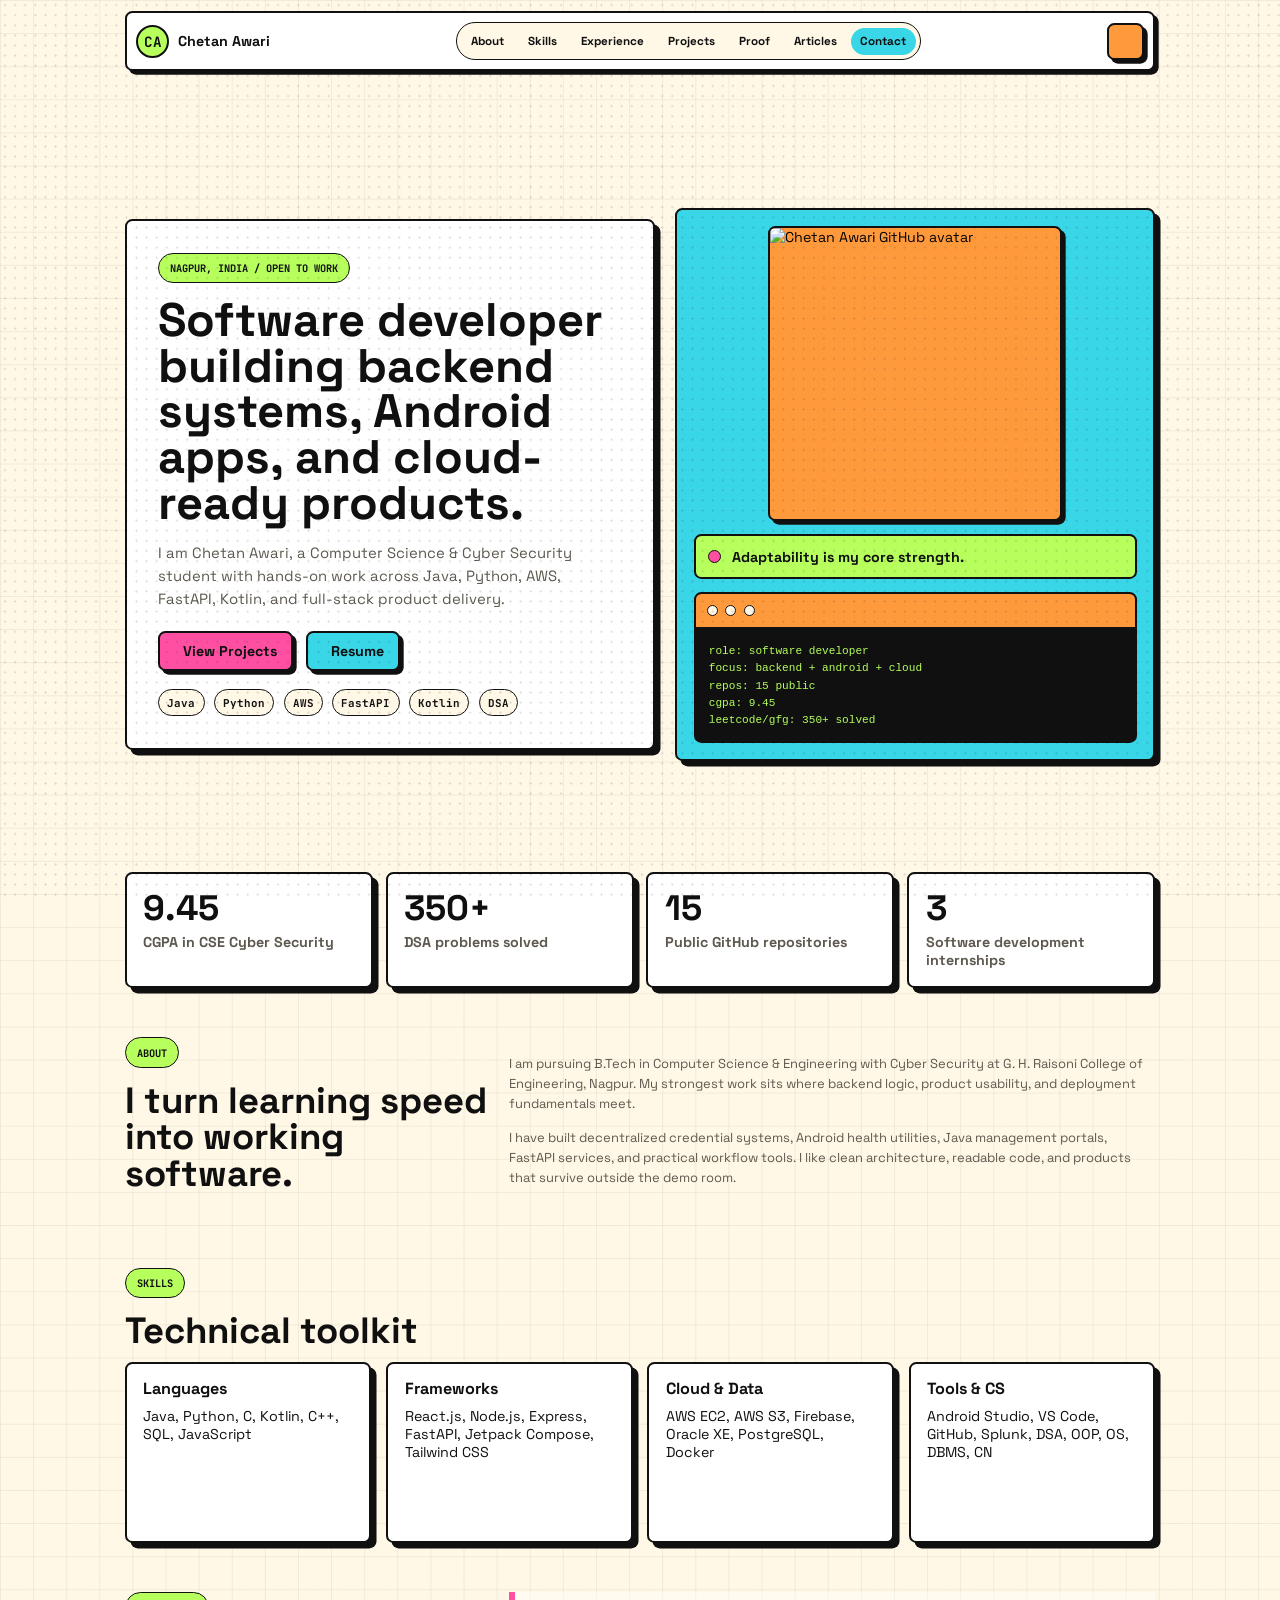
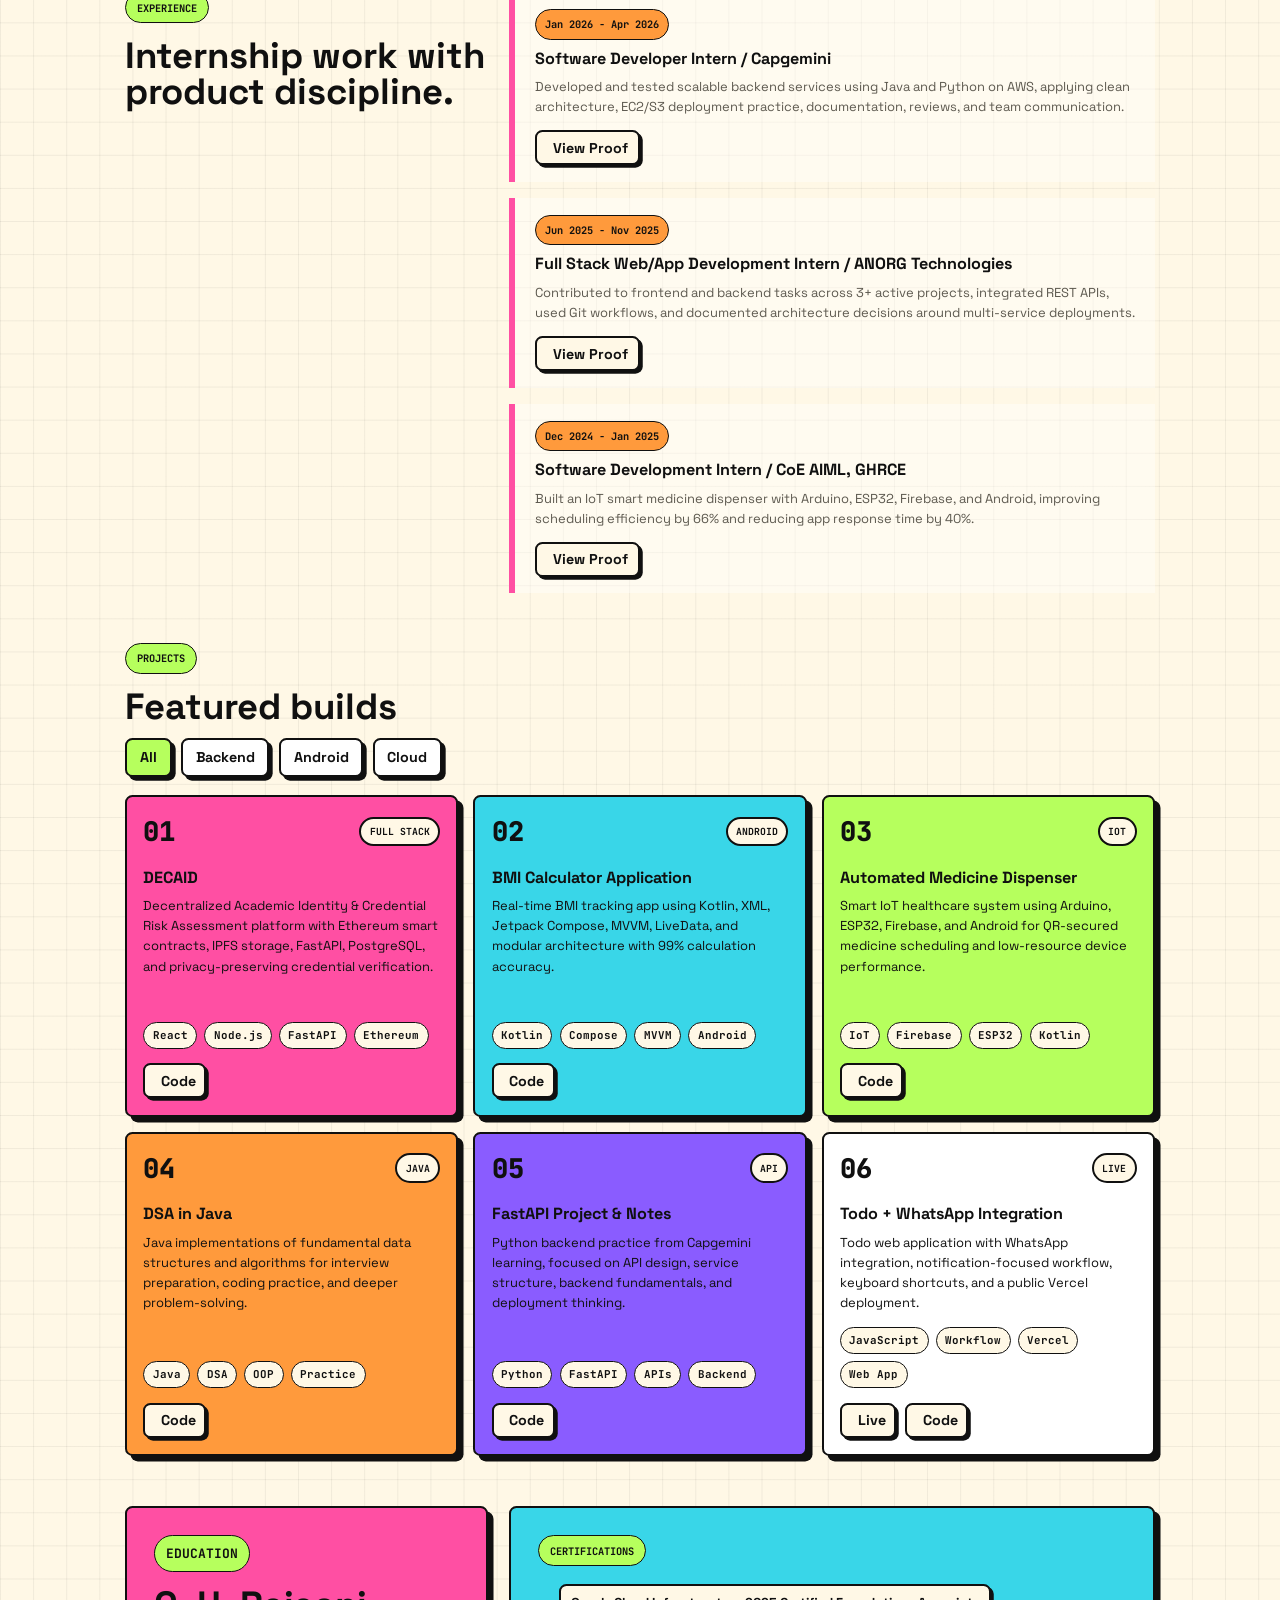
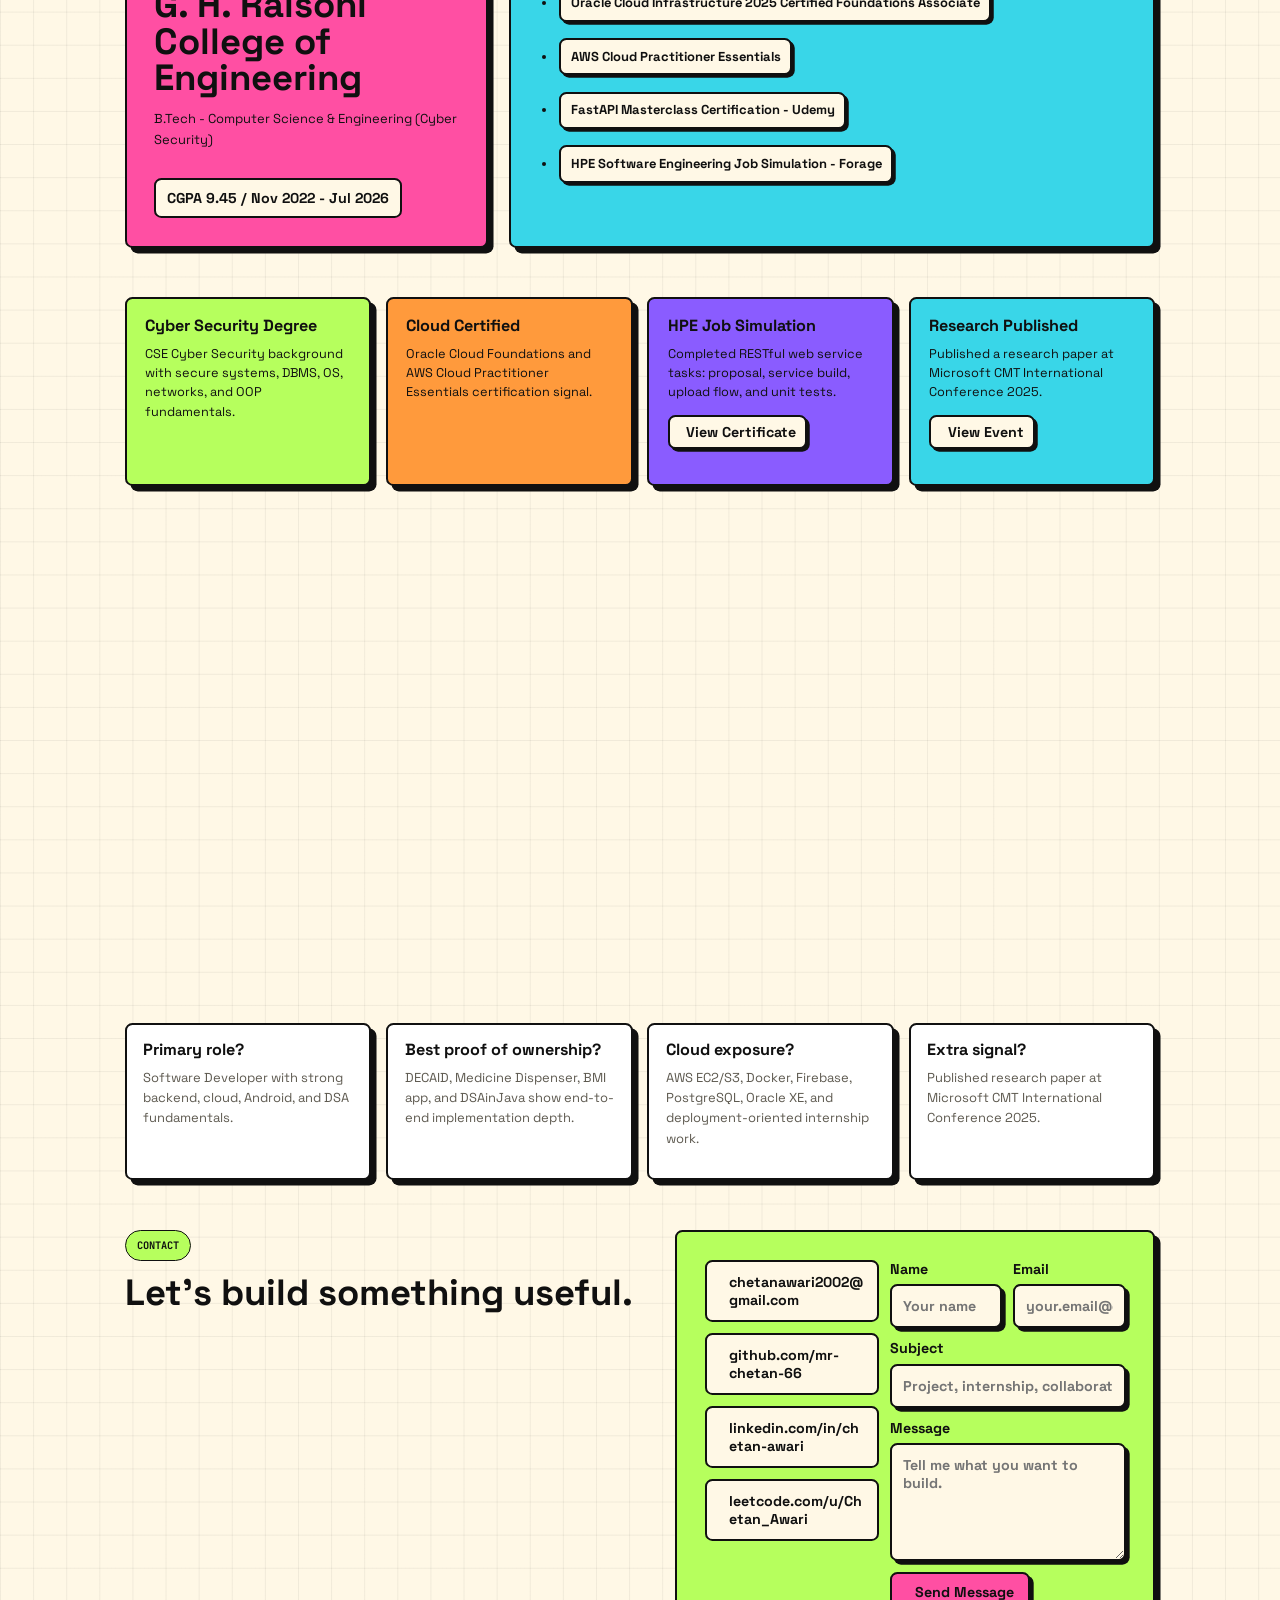
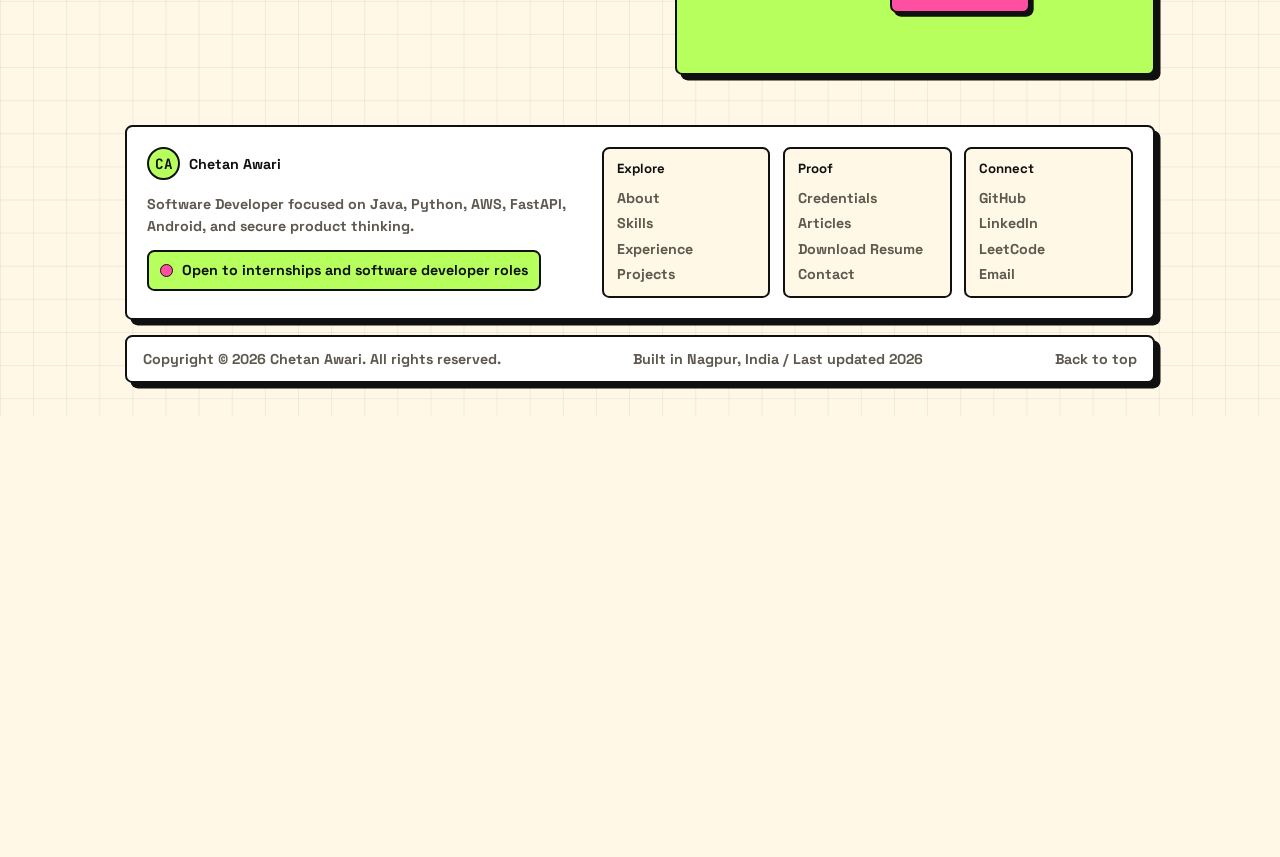
==== index.html @ 9c6204a3 "Initial portfolio website" ====
<!doctype html>
<html lang="en">
  <head>
    <meta charset="UTF-8" />
    <meta name="viewport" content="width=device-width, initial-scale=1.0" />
    <meta
      name="description"
      content="Chetan Awari portfolio - software developer focused on Java, Python, AWS, FastAPI, Android, and practical full-stack products."
    />
    <title>Chetan Awari | Software Developer Portfolio</title>
    <link rel="preconnect" href="https://fonts.googleapis.com" />
    <link rel="preconnect" href="https://fonts.gstatic.com" crossorigin />
    <link
      href="https://fonts.googleapis.com/css2?family=Space+Grotesk:wght@400;500;600;700&family=JetBrains+Mono:wght@500;700&display=swap"
      rel="stylesheet"
    />
    <link rel="stylesheet" href="styles.css" />
  </head>
  <body>
    <div class="noise" aria-hidden="true"></div>
    <header class="site-header">
      <a class="brand" href="#home" aria-label="Chetan Awari home">
        <span>CA</span>
        <strong>Chetan Awari</strong>
      </a>
      <nav class="main-nav" aria-label="Primary navigation">
        <a href="#about">About</a>
        <a href="#skills">Skills</a>
        <a href="#experience">Experience</a>
        <a href="#projects">Projects</a>
        <a href="#credentials">Proof</a>
        <a href="#articles">Articles</a>
        <a href="#contact">Contact</a>
      </nav>
      <button class="icon-button" id="themeToggle" type="button" aria-label="Toggle color theme">
        <i data-lucide="sun"></i>
      </button>
    </header>

    <main id="home">
      <section class="hero section-grid">
        <div class="hero-copy reveal">
          <p class="eyebrow">Nagpur, India / Open to work</p>
          <h1>Software developer building backend systems, Android apps, and cloud-ready products.</h1>
          <p class="hero-text">
            I am Chetan Awari, a Computer Science & Cyber Security student with hands-on work across Java,
            Python, AWS, FastAPI, Kotlin, and full-stack product delivery.
          </p>
          <div class="hero-actions">
            <a class="button primary" href="#projects">
              <i data-lucide="rocket"></i>
              View Projects
            </a>
            <a class="button secondary" href="assets/Chetan_Awari_Resume.pdf" download>
              <i data-lucide="download"></i>
              Resume
            </a>
          </div>
          <div class="hero-tags" aria-label="Main focus areas">
            <span>Java</span>
            <span>Python</span>
            <span>AWS</span>
            <span>FastAPI</span>
            <span>Kotlin</span>
            <span>DSA</span>
          </div>
        </div>

        <aside class="hero-panel reveal" aria-label="Profile summary">
          <div class="avatar-wrap">
            <img
              src="https://avatars.githubusercontent.com/u/143293355?v=4"
              alt="Chetan Awari GitHub avatar"
            />
          </div>
          <div class="status-card">
            <span class="live-dot"></span>
            <p>Adaptability is my core strength.</p>
          </div>
          <div class="terminal-card">
            <div class="terminal-bar">
              <span></span><span></span><span></span>
            </div>
            <pre><code>role: software developer
focus: backend + android + cloud
repos: 15 public
cgpa: 9.45
leetcode/gfg: 350+ solved</code></pre>
          </div>
        </aside>
      </section>

      <section class="metrics reveal" aria-label="Portfolio highlights">
        <article>
          <strong>9.45</strong>
          <span>CGPA in CSE Cyber Security</span>
        </article>
        <article>
          <strong>350+</strong>
          <span>DSA problems solved</span>
        </article>
        <article>
          <strong>15</strong>
          <span>Public GitHub repositories</span>
        </article>
        <article>
          <strong>3</strong>
          <span>Software development internships</span>
        </article>
      </section>

      <section class="section-grid two-col" id="about">
        <div class="section-kicker reveal">
          <p class="eyebrow">About</p>
          <h2>I turn learning speed into working software.</h2>
        </div>
        <div class="content-stack reveal">
          <p>
            I am pursuing B.Tech in Computer Science & Engineering with Cyber Security at G. H. Raisoni
            College of Engineering, Nagpur. My strongest work sits where backend logic, product usability,
            and deployment fundamentals meet.
          </p>
          <p>
            I have built decentralized credential systems, Android health utilities, Java management portals,
            FastAPI services, and practical workflow tools. I like clean architecture, readable code, and
            products that survive outside the demo room.
          </p>
        </div>
      </section>

      <section class="section-block" id="skills">
        <div class="section-title reveal">
          <p class="eyebrow">Skills</p>
          <h2>Technical toolkit</h2>
        </div>
        <div class="skill-grid reveal">
          <article>
            <i data-lucide="braces"></i>
            <h3>Languages</h3>
            <p>Java, Python, C, Kotlin, C++, SQL, JavaScript</p>
          </article>
          <article>
            <i data-lucide="layers"></i>
            <h3>Frameworks</h3>
            <p>React.js, Node.js, Express, FastAPI, Jetpack Compose, Tailwind CSS</p>
          </article>
          <article>
            <i data-lucide="cloud"></i>
            <h3>Cloud & Data</h3>
            <p>AWS EC2, AWS S3, Firebase, Oracle XE, PostgreSQL, Docker</p>
          </article>
          <article>
            <i data-lucide="terminal-square"></i>
            <h3>Tools & CS</h3>
            <p>Android Studio, VS Code, GitHub, Splunk, DSA, OOP, OS, DBMS, CN</p>
          </article>
        </div>
      </section>

      <section class="section-grid two-col" id="experience">
        <div class="section-kicker reveal">
          <p class="eyebrow">Experience</p>
          <h2>Internship work with product discipline.</h2>
        </div>
        <div class="timeline reveal">
          <article>
            <div class="timeline-date">Jan 2026 - Apr 2026</div>
            <h3>Software Developer Intern / Capgemini</h3>
            <p>
              Developed and tested scalable backend services using Java and Python on AWS, applying clean
              architecture, EC2/S3 deployment practice, documentation, reviews, and team communication.
            </p>
            <div class="inline-actions">
              <a href="https://drive.google.com/file/d/1SHqhfh68P2-Tb35FEjPpGcEohLISMeC7/view?usp=sharing" target="_blank" rel="noreferrer">
                <i data-lucide="file-check"></i>
                View Proof
              </a>
            </div>
          </article>
          <article>
            <div class="timeline-date">Jun 2025 - Nov 2025</div>
            <h3>Full Stack Web/App Development Intern / ANORG Technologies</h3>
            <p>
              Contributed to frontend and backend tasks across 3+ active projects, integrated REST APIs, used
              Git workflows, and documented architecture decisions around multi-service deployments.
            </p>
            <div class="inline-actions">
              <a href="https://drive.google.com/file/d/1cL98r6Qxx_Y25Ntf6ZL5RQlHoUFuryo1/view?usp=sharing" target="_blank" rel="noreferrer">
                <i data-lucide="file-check"></i>
                View Proof
              </a>
            </div>
          </article>
          <article>
            <div class="timeline-date">Dec 2024 - Jan 2025</div>
            <h3>Software Development Intern / CoE AIML, GHRCE</h3>
            <p>
              Built an IoT smart medicine dispenser with Arduino, ESP32, Firebase, and Android, improving
              scheduling efficiency by 66% and reducing app response time by 40%.
            </p>
            <div class="inline-actions">
              <a href="https://drive.google.com/file/d/1I-uqoNbuE3vbx_fWTyRbZYrtZw19ZahX/view?usp=sharing" target="_blank" rel="noreferrer">
                <i data-lucide="file-check"></i>
                View Proof
              </a>
            </div>
          </article>
        </div>
      </section>

      <section class="section-block" id="projects">
        <div class="section-title reveal">
          <p class="eyebrow">Projects</p>
          <h2>Featured builds</h2>
        </div>
        <div class="filter-bar reveal" aria-label="Project filters">
          <button class="filter-button active" type="button" data-filter="all">All</button>
          <button class="filter-button" type="button" data-filter="backend">Backend</button>
          <button class="filter-button" type="button" data-filter="android">Android</button>
          <button class="filter-button" type="button" data-filter="cloud">Cloud</button>
        </div>
        <div class="project-grid reveal">
          <article class="project-card" data-type="backend cloud">
            <div class="project-top">
              <span>01</span>
              <strong>Full Stack</strong>
            </div>
            <h3>DECAID</h3>
            <p>
              Decentralized Academic Identity & Credential Risk Assessment platform with Ethereum smart
              contracts, IPFS storage, FastAPI, PostgreSQL, and privacy-preserving credential verification.
            </p>
            <div class="chips">
              <span>React</span><span>Node.js</span><span>FastAPI</span><span>Ethereum</span>
            </div>
            <div class="project-links">
              <a href="https://github.com/mr-chetan-66/DECAID" target="_blank" rel="noreferrer">
                <i data-lucide="code-2"></i>
                Code
              </a>
            </div>
          </article>
          <article class="project-card" data-type="android">
            <div class="project-top">
              <span>02</span>
              <strong>Android</strong>
            </div>
            <h3>BMI Calculator Application</h3>
            <p>
              Real-time BMI tracking app using Kotlin, XML, Jetpack Compose, MVVM, LiveData, and modular
              architecture with 99% calculation accuracy.
            </p>
            <div class="chips">
              <span>Kotlin</span><span>Compose</span><span>MVVM</span><span>Android</span>
            </div>
            <div class="project-links">
              <a href="https://github.com/mr-chetan-66/bmi_calculator_android_app" target="_blank" rel="noreferrer">
                <i data-lucide="code-2"></i>
                Code
              </a>
            </div>
          </article>
          <article class="project-card" data-type="android cloud">
            <div class="project-top">
              <span>03</span>
              <strong>IoT</strong>
            </div>
            <h3>Automated Medicine Dispenser</h3>
            <p>
              Smart IoT healthcare system using Arduino, ESP32, Firebase, and Android for QR-secured medicine
              scheduling and low-resource device performance.
            </p>
            <div class="chips">
              <span>IoT</span><span>Firebase</span><span>ESP32</span><span>Kotlin</span>
            </div>
            <div class="project-links">
              <a href="https://github.com/mr-chetan-66/Automated-Medicine-Dispenser-AMDs-" target="_blank" rel="noreferrer">
                <i data-lucide="code-2"></i>
                Code
              </a>
            </div>
          </article>
          <article class="project-card" data-type="backend">
            <div class="project-top">
              <span>04</span>
              <strong>Java</strong>
            </div>
            <h3>DSA in Java</h3>
            <p>
              Java implementations of fundamental data structures and algorithms for interview preparation,
              coding practice, and deeper problem-solving.
            </p>
            <div class="chips">
              <span>Java</span><span>DSA</span><span>OOP</span><span>Practice</span>
            </div>
            <div class="project-links">
              <a href="https://github.com/mr-chetan-66/DSAinJava" target="_blank" rel="noreferrer">
                <i data-lucide="code-2"></i>
                Code
              </a>
            </div>
          </article>
          <article class="project-card" data-type="backend cloud">
            <div class="project-top">
              <span>05</span>
              <strong>API</strong>
            </div>
            <h3>FastAPI Project & Notes</h3>
            <p>
              Python backend practice from Capgemini learning, focused on API design, service structure,
              backend fundamentals, and deployment thinking.
            </p>
            <div class="chips">
              <span>Python</span><span>FastAPI</span><span>APIs</span><span>Backend</span>
            </div>
            <div class="project-links">
              <a href="https://github.com/mr-chetan-66/FastAPI" target="_blank" rel="noreferrer">
                <i data-lucide="code-2"></i>
                Code
              </a>
            </div>
          </article>
          <article class="project-card" data-type="backend">
            <div class="project-top">
              <span>06</span>
              <strong>Live</strong>
            </div>
            <h3>Todo + WhatsApp Integration</h3>
            <p>
              Todo web application with WhatsApp integration, notification-focused workflow, keyboard shortcuts,
              and a public Vercel deployment.
            </p>
            <div class="chips">
              <span>JavaScript</span><span>Workflow</span><span>Vercel</span><span>Web App</span>
            </div>
            <div class="project-links">
              <a href="https://todo-with-whatsapp-integration.vercel.app" target="_blank" rel="noreferrer">
                <i data-lucide="monitor-up"></i>
                Live
              </a>
              <a href="https://github.com/mr-chetan-66/Todo_With_WhatsApp_Integration" target="_blank" rel="noreferrer">
                <i data-lucide="code-2"></i>
                Code
              </a>
            </div>
          </article>
        </div>
      </section>

      <section class="section-grid two-col" id="credentials">
        <div class="education-card reveal">
          <p class="eyebrow">Education</p>
          <h2>G. H. Raisoni College of Engineering</h2>
          <p>B.Tech - Computer Science & Engineering (Cyber Security)</p>
          <strong>CGPA 9.45 / Nov 2022 - Jul 2026</strong>
        </div>
        <div class="cert-card reveal">
          <p class="eyebrow">Certifications</p>
          <ul>
            <li>
              <a href="https://catalog-education.oracle.com/pls/certview/sharebadge?id=AAAF8CC83F4E2BAB1C137616345A994848FC036A5A1502C543559BBC0AC4AC39" target="_blank" rel="noreferrer">
                Oracle Cloud Infrastructure 2025 Certified Foundations Associate
              </a>
            </li>
            <li>
              <a href="https://drive.google.com/file/d/1yJOJLWVPUoL2LwjtMXx-uoRVU4_Lk5KI/view?usp=sharing" target="_blank" rel="noreferrer">
                AWS Cloud Practitioner Essentials
              </a>
            </li>
            <li>
              <a href="assets/certificates/FastAPI.pdf" target="_blank" rel="noreferrer">
                FastAPI Masterclass Certification - Udemy
              </a>
            </li>
            <li>
              <a href="assets/certificates/HPE_completion_certificate.pdf" target="_blank" rel="noreferrer">
                HPE Software Engineering Job Simulation - Forage
              </a>
            </li>
          </ul>
        </div>
      </section>

      <section class="section-block">
        <div class="proof-grid reveal" aria-label="Career proof points">
          <article>
            <i data-lucide="shield-check"></i>
            <h3>Cyber Security Degree</h3>
            <p>CSE Cyber Security background with secure systems, DBMS, OS, networks, and OOP fundamentals.</p>
          </article>
          <article>
            <i data-lucide="badge-check"></i>
            <h3>Cloud Certified</h3>
            <p>Oracle Cloud Foundations and AWS Cloud Practitioner Essentials certification signal.</p>
          </article>
          <article>
            <i data-lucide="server-cog"></i>
            <h3>HPE Job Simulation</h3>
            <p>Completed RESTful web service tasks: proposal, service build, upload flow, and unit tests.</p>
            <div class="inline-actions">
              <a href="assets/certificates/HPE_completion_certificate.pdf" target="_blank" rel="noreferrer">
                <i data-lucide="file-check"></i>
                View Certificate
              </a>
            </div>
          </article>
          <article>
            <i data-lucide="newspaper"></i>
            <h3>Research Published</h3>
            <p>Published a research paper at Microsoft CMT International Conference 2025.</p>
            <div class="inline-actions">
              <a href="https://drive.google.com/file/d/1Iuox6CNpakMByVsACOmQDrG4Usl6U5U5/view?usp=sharing" target="_blank" rel="noreferrer">
                <i data-lucide="external-link"></i>
                View Event
              </a>
            </div>
          </article>
        </div>
      </section>

      <section class="section-block" id="articles">
        <div class="section-title reveal">
          <p class="eyebrow">Articles</p>
          <h2>Engineering notes I can speak about</h2>
        </div>
        <div class="article-grid reveal">
          <article>
            <div class="article-meta">
              <span>Security</span>
              <time datetime="2026-06">2026</time>
            </div>
            <h3>Privacy-first academic credential verification</h3>
            <p>
              Lessons from DECAID: combining blockchain proofs, IPFS storage, and off-chain registry design
              without leaking unnecessary credential data.
            </p>
          </article>
          <article>
            <div class="article-meta">
              <span>Backend</span>
              <time datetime="2026-04">2026</time>
            </div>
            <h3>Structuring FastAPI services for readable growth</h3>
            <p>
              How I think about routes, schemas, service logic, deployment basics, and documentation when a
              Python API moves beyond practice code.
            </p>
          </article>
          <article>
            <div class="article-meta">
              <span>Android</span>
              <time datetime="2025-01">2025</time>
            </div>
            <h3>Making Android apps feel faster on low-resource devices</h3>
            <p>
              Notes from the medicine dispenser app: UI rendering, response time reduction, Firebase sync, and
              practical profiling decisions.
            </p>
          </article>
        </div>
      </section>

      <section class="section-block">
        <div class="section-title reveal">
          <p class="eyebrow">Quick Answers</p>
          <h2>What recruiters usually ask</h2>
        </div>
        <div class="qa-grid reveal">
          <article>
            <h3>Primary role?</h3>
            <p>Software Developer with strong backend, cloud, Android, and DSA fundamentals.</p>
          </article>
          <article>
            <h3>Best proof of ownership?</h3>
            <p>DECAID, Medicine Dispenser, BMI app, and DSAinJava show end-to-end implementation depth.</p>
          </article>
          <article>
            <h3>Cloud exposure?</h3>
            <p>AWS EC2/S3, Docker, Firebase, PostgreSQL, Oracle XE, and deployment-oriented internship work.</p>
          </article>
          <article>
            <h3>Extra signal?</h3>
            <p>Published research paper at Microsoft CMT International Conference 2025.</p>
          </article>
        </div>
      </section>

      <section class="contact section-grid" id="contact">
        <div class="section-kicker reveal">
          <p class="eyebrow">Contact</p>
          <h2>Let's build something useful.</h2>
        </div>
        <div class="contact-panel reveal">
          <div class="contact-links" aria-label="Contact links">
            <a href="https://mail.google.com/mail/?view=cm&fs=1&to=chetanawari2002@gmail.com" data-email-trigger>
              <i data-lucide="mail"></i>
              chetanawari2002@gmail.com
            </a>
            <a href="https://github.com/mr-chetan-66" target="_blank" rel="noreferrer">
              <i data-lucide="git-branch"></i>
              github.com/mr-chetan-66
            </a>
            <a href="https://linkedin.com/in/chetan-awari/" target="_blank" rel="noreferrer">
              <i data-lucide="network"></i>
              linkedin.com/in/chetan-awari
            </a>
            <a href="https://leetcode.com/u/Chetan_Awari/" target="_blank" rel="noreferrer">
              <i data-lucide="code-2"></i>
              leetcode.com/u/Chetan_Awari
            </a>
          </div>
          <form class="contact-form" id="contactForm">
            <label>
              <span>Name</span>
              <input type="text" name="name" placeholder="Your name" required />
            </label>
            <label>
              <span>Email</span>
              <input type="email" name="email" placeholder="your.email@example.com" required />
            </label>
            <label class="full">
              <span>Subject</span>
              <input type="text" name="subject" placeholder="Project, internship, collaboration..." required />
            </label>
            <label class="full">
              <span>Message</span>
              <textarea name="message" rows="5" placeholder="Tell me what you want to build." required></textarea>
            </label>
            <button class="button primary full" type="submit">
              <i data-lucide="send"></i>
              Send Message
            </button>
            <p class="form-note full" id="formNote" aria-live="polite"></p>
          </form>
        </div>
      </section>
    </main>

    <footer class="site-footer">
      <div class="footer-main">
        <div class="footer-brand">
          <a class="brand" href="#home" aria-label="Chetan Awari home">
            <span>CA</span>
            <strong>Chetan Awari</strong>
          </a>
          <p>Software Developer focused on Java, Python, AWS, FastAPI, Android, and secure product thinking.</p>
          <div class="footer-status">
            <span class="live-dot"></span>
            <strong>Open to internships and software developer roles</strong>
          </div>
        </div>
        <div class="footer-links">
          <div>
            <h3>Explore</h3>
            <a href="#about">About</a>
            <a href="#skills">Skills</a>
            <a href="#experience">Experience</a>
            <a href="#projects">Projects</a>
          </div>
          <div>
            <h3>Proof</h3>
            <a href="#credentials">Credentials</a>
            <a href="#articles">Articles</a>
            <a href="assets/Chetan_Awari_Resume.pdf" download>Download Resume</a>
            <a href="#contact">Contact</a>
          </div>
          <div>
            <h3>Connect</h3>
            <a href="https://github.com/mr-chetan-66" target="_blank" rel="noreferrer">GitHub</a>
            <a href="https://linkedin.com/in/chetan-awari/" target="_blank" rel="noreferrer">LinkedIn</a>
            <a href="https://leetcode.com/u/Chetan_Awari/" target="_blank" rel="noreferrer">LeetCode</a>
            <a href="https://mail.google.com/mail/?view=cm&fs=1&to=chetanawari2002@gmail.com" data-email-trigger>Email</a>
          </div>
        </div>
      </div>
      <div class="footer-bottom">
        <p>Copyright © 2026 Chetan Awari. All rights reserved.</p>
        <p>Built in Nagpur, India / Last updated 2026</p>
        <a href="#home">Back to top</a>
      </div>
    </footer>

    <div class="email-modal" id="emailModal" aria-hidden="true">
      <div class="email-dialog" role="dialog" aria-modal="true" aria-labelledby="emailDialogTitle">
        <button class="dialog-close" type="button" id="closeEmailDialog" aria-label="Close email chooser">
          <i data-lucide="x"></i>
        </button>
        <p class="eyebrow">Email App</p>
        <h2 id="emailDialogTitle">Choose where to open the message</h2>
        <p>
          Gmail is recommended. Outlook is available if you prefer it.
        </p>
        <div class="email-options">
          <a class="button primary" id="openGmail" href="https://mail.google.com/mail/?view=cm&fs=1&to=chetanawari2002@gmail.com" target="_blank" rel="noreferrer">
            <i data-lucide="mail"></i>
            Open Gmail
          </a>
          <a class="button secondary" id="openOutlook" href="https://outlook.live.com/mail/0/deeplink/compose?to=chetanawari2002@gmail.com" target="_blank" rel="noreferrer">
            <i data-lucide="send"></i>
            Open Outlook
          </a>
        </div>
      </div>
    </div>

    <script src="https://unpkg.com/lucide@latest/dist/umd/lucide.min.js"></script>
    <script src="script.js"></script>
  </body>
</html>
---- styles.css ----
:root {
  --ink: #101010;
  --paper: #fff8e6;
  --muted: #5d594f;
  --line: #101010;
  --pink: #ff4fa3;
  --cyan: #39d6e8;
  --lime: #b6ff5d;
  --orange: #ff9a3c;
  --violet: #8a5cff;
  --white: #ffffff;
  --shadow: 6px 6px 0 var(--line);
  --shadow-small: 4px 4px 0 var(--line);
  --radius: 8px;
}

* {
  box-sizing: border-box;
}

html {
  scroll-behavior: smooth;
  font-size: 90%;
}

body {
  margin: 0;
  color: var(--ink);
  background:
    linear-gradient(90deg, rgba(16, 16, 16, 0.06) 1px, transparent 1px),
    linear-gradient(rgba(16, 16, 16, 0.06) 1px, transparent 1px),
    var(--paper);
  background-size: 36px 36px;
  font-family: "Space Grotesk", system-ui, sans-serif;
  font-size: 15.5px;
  letter-spacing: 0;
}

@media (min-width: 900px) {
  body {
    zoom: 0.92;
  }
}

body.dark {
  --ink: #f8f5ea;
  --paper: #151515;
  --muted: #c8c1b0;
  --line: #f8f5ea;
  --white: #202020;
  background:
    linear-gradient(90deg, rgba(248, 245, 234, 0.08) 1px, transparent 1px),
    linear-gradient(rgba(248, 245, 234, 0.08) 1px, transparent 1px),
    var(--paper);
}

body.dark .noise {
  opacity: 0.1;
}

a {
  color: inherit;
  text-decoration: none;
}

button {
  font: inherit;
}

.noise {
  pointer-events: none;
  position: fixed;
  inset: 0;
  z-index: 10;
  opacity: 0.12;
  background-image: radial-gradient(var(--ink) 1px, transparent 1px);
  background-size: 11px 11px;
  mix-blend-mode: multiply;
}

.site-header {
  position: sticky;
  top: 0;
  z-index: 20;
  display: flex;
  align-items: center;
  justify-content: space-between;
  gap: 18px;
  width: min(1120px, calc(100% - 28px));
  margin: 12px auto 0;
  padding: 10px;
  border: 3px solid var(--line);
  border-radius: var(--radius);
  background: var(--white);
  box-shadow: var(--shadow-small);
}

.brand,
.main-nav,
.hero-actions,
.hero-tags,
.filter-bar,
.contact-links a,
.project-top,
.terminal-bar,
.project-links,
.article-meta,
.inline-actions,
.inline-actions a {
  display: flex;
  align-items: center;
}

.brand {
  gap: 10px;
  font-weight: 700;
}

.brand span {
  display: grid;
  place-items: center;
  width: 36px;
  height: 36px;
  border: 3px solid var(--line);
  border-radius: 50%;
  background: var(--lime);
  color: #101010;
  font-family: "JetBrains Mono", monospace;
}

.main-nav {
  gap: 6px;
  padding: 5px;
  border: 2px solid var(--line);
  border-radius: 999px;
  background: var(--paper);
}

.main-nav a {
  padding: 7px 10px;
  border-radius: 999px;
  font-size: 0.88rem;
  font-weight: 700;
}

.main-nav a.active,
.main-nav a:hover {
  background: var(--cyan);
  color: #101010;
}

.icon-button {
  display: grid;
  place-items: center;
  width: 40px;
  height: 40px;
  border: 3px solid var(--line);
  border-radius: var(--radius);
  color: var(--ink);
  background: var(--orange);
  box-shadow: 4px 4px 0 var(--line);
  cursor: pointer;
}

main,
.site-footer {
  width: min(1120px, calc(100% - 28px));
  margin-inline: auto;
}

.section-grid,
.section-block {
  margin-top: 54px;
}

.section-grid {
  display: grid;
  grid-template-columns: 1.05fr 0.95fr;
  gap: 22px;
  align-items: stretch;
}

.hero {
  min-height: calc(100vh - 84px);
  align-items: center;
  padding-bottom: 26px;
}

.hero-copy,
.hero-panel,
.education-card,
.cert-card,
.contact-panel,
.skill-grid article,
.project-card,
.qa-grid article,
.metrics article,
.proof-grid article,
.article-grid article {
  border: 3px solid var(--line);
  border-radius: var(--radius);
  box-shadow: var(--shadow);
  background: var(--white);
}

.hero-copy {
  padding: clamp(22px, 3vw, 34px);
}

.eyebrow {
  display: inline-flex;
  width: fit-content;
  margin: 0 0 16px;
  padding: 8px 12px;
  border: 2px solid var(--line);
  border-radius: 999px;
  background: var(--lime);
  color: #101010;
  font-family: "JetBrains Mono", monospace;
  font-size: 0.78rem;
  font-weight: 700;
  text-transform: uppercase;
}

h1,
h2,
h3,
p {
  margin-top: 0;
}

h1 {
  max-width: 20ch;
  margin-bottom: 16px;
  font-size: clamp(2.2rem, 4vw, 3.55rem);
  line-height: 0.97;
}

h2 {
  margin-bottom: 14px;
  font-size: clamp(1.8rem, 3.1vw, 3.2rem);
  line-height: 1;
}

h3 {
  margin-bottom: 10px;
  font-size: 1.22rem;
  line-height: 1.05;
}

.hero-text,
.content-stack p,
.timeline p,
.project-card p,
.qa-grid p,
.education-card p,
.cert-card li {
  color: var(--muted);
  font-size: 0.98rem;
  line-height: 1.56;
}

.hero-text {
  max-width: 590px;
  font-size: clamp(1rem, 1.45vw, 1.12rem);
}

.hero-actions {
  flex-wrap: wrap;
  gap: 14px;
  margin: 22px 0 20px;
}

.button {
  display: inline-flex;
  align-items: center;
  gap: 10px;
  min-height: 44px;
  padding: 10px 15px;
  border: 3px solid var(--line);
  border-radius: var(--radius);
  box-shadow: var(--shadow-small);
  font-weight: 800;
  transition: transform 160ms ease, box-shadow 160ms ease;
}

.button:hover,
.icon-button:hover,
.project-card:hover {
  transform: translate(3px, 3px);
  box-shadow: 3px 3px 0 var(--line);
}

.button.primary {
  background: var(--pink);
  color: #101010;
}

.button.secondary {
  background: var(--cyan);
  color: #101010;
}

.hero-tags {
  flex-wrap: wrap;
  gap: 10px;
}

.hero-tags span,
.chips span {
  border: 2px solid var(--line);
  border-radius: 999px;
  background: var(--paper);
  padding: 6px 9px;
  font-family: "JetBrains Mono", monospace;
  font-size: 0.82rem;
  font-weight: 700;
}

.hero-panel {
  display: grid;
  align-content: center;
  gap: 14px;
  padding: 18px;
  background: var(--cyan);
}

.avatar-wrap {
  overflow: hidden;
  justify-self: center;
  width: min(100%, 320px);
  aspect-ratio: 1;
  border: 3px solid var(--line);
  border-radius: var(--radius);
  background: var(--orange);
  box-shadow: var(--shadow-small);
}

.avatar-wrap img {
  display: block;
  width: 100%;
  height: 100%;
  object-fit: cover;
  filter: contrast(1.1) saturate(1.05);
}

.status-card {
  display: flex;
  gap: 12px;
  align-items: center;
  padding: 13px;
  border: 3px solid var(--line);
  border-radius: var(--radius);
  background: var(--lime);
  color: #101010;
  font-weight: 800;
}

.status-card p {
  margin: 0;
}

.live-dot {
  width: 14px;
  height: 14px;
  border: 2px solid #101010;
  border-radius: 50%;
  background: var(--pink);
  animation: pulse 1.5s infinite;
}

.terminal-card {
  overflow: hidden;
  border: 3px solid var(--line);
  border-radius: var(--radius);
  background: #101010;
  color: var(--lime);
}

.terminal-bar {
  gap: 8px;
  padding: 12px;
  border-bottom: 3px solid var(--line);
  background: var(--orange);
}

.terminal-bar span {
  width: 12px;
  height: 12px;
  border: 2px solid #101010;
  border-radius: 50%;
  background: var(--paper);
}

pre {
  margin: 0;
  padding: 14px;
  white-space: pre-wrap;
  font-family: "JetBrains Mono", monospace;
  font-size: 0.84rem;
  line-height: 1.45;
}

.metrics {
  display: grid;
  grid-template-columns: repeat(4, 1fr);
  gap: 14px;
}

.metrics article {
  padding: 18px;
}

.metrics strong {
  display: block;
  font-size: clamp(1.9rem, 3vw, 3.2rem);
  line-height: 1;
}

.metrics span {
  display: block;
  margin-top: 8px;
  color: var(--muted);
  font-weight: 700;
}

.two-col {
  grid-template-columns: 0.72fr 1.28fr;
}

.section-kicker,
.section-title {
  align-self: start;
}

.section-title {
  max-width: 820px;
}

.content-stack {
  padding: 18px 0;
}

.skill-grid,
.project-grid,
.proof-grid,
.article-grid,
.qa-grid {
  display: grid;
  gap: 16px;
}

.skill-grid {
  grid-template-columns: repeat(4, 1fr);
}

.skill-grid article {
  min-height: 196px;
  padding: 18px;
}

.skill-grid svg {
  width: 36px;
  height: 36px;
  margin-bottom: 20px;
  padding: 7px;
  border: 3px solid var(--line);
  border-radius: var(--radius);
  background: var(--pink);
  color: #101010;
}

.timeline {
  display: grid;
  gap: 18px;
}

.timeline article {
  position: relative;
  padding: 18px 18px 18px 22px;
  border-left: 7px solid var(--pink);
  background: rgba(255, 255, 255, 0.38);
}

.inline-actions {
  flex-wrap: wrap;
  gap: 10px;
  margin-top: 14px;
}

.inline-actions a,
.cert-card a {
  gap: 8px;
  width: fit-content;
  min-height: 34px;
  padding: 7px 10px;
  border: 3px solid #101010;
  border-radius: var(--radius);
  background: #fff8e6;
  color: #101010;
  box-shadow: 3px 3px 0 #101010;
  font-weight: 800;
}

.inline-actions a:hover,
.cert-card a:hover {
  transform: translate(2px, 2px);
  box-shadow: 1px 1px 0 #101010;
}

body.dark .timeline article {
  background: rgba(255, 255, 255, 0.06);
}

.timeline-date {
  width: fit-content;
  margin-bottom: 12px;
  padding: 8px 10px;
  border: 2px solid var(--line);
  border-radius: 999px;
  background: var(--orange);
  color: #101010;
  font-family: "JetBrains Mono", monospace;
  font-size: 0.78rem;
  font-weight: 700;
}

.filter-bar {
  flex-wrap: wrap;
  gap: 10px;
  margin-bottom: 20px;
}

.filter-button {
  min-height: 42px;
  padding: 8px 14px;
  border: 3px solid var(--line);
  border-radius: var(--radius);
  background: var(--white);
  color: var(--ink);
  box-shadow: 4px 4px 0 var(--line);
  cursor: pointer;
  font-weight: 800;
}

.filter-button.active {
  background: var(--lime);
  color: #101010;
}

.project-grid {
  grid-template-columns: repeat(3, 1fr);
}

.project-card {
  display: flex;
  flex-direction: column;
  min-height: 350px;
  padding: 18px;
  transition: opacity 180ms ease, transform 180ms ease, box-shadow 180ms ease;
}

.project-card:nth-child(1),
.education-card {
  background: var(--pink);
  color: #101010;
}

.project-card:nth-child(2),
.cert-card {
  background: var(--cyan);
  color: #101010;
}

.project-card:nth-child(3) {
  background: var(--lime);
  color: #101010;
}

.project-card:nth-child(4) {
  background: var(--orange);
  color: #101010;
}

.project-card:nth-child(5) {
  background: var(--violet);
  color: #101010;
}

.project-card:nth-child(6) {
  background: var(--white);
}

.project-card.is-hidden {
  display: none;
}

.project-card p,
.project-card .chips span,
.education-card p,
.cert-card li {
  color: #101010;
}

.project-top {
  justify-content: space-between;
  margin-bottom: 22px;
}

.project-top span {
  font-family: "JetBrains Mono", monospace;
  font-size: 2.05rem;
  font-weight: 800;
}

.project-top strong {
  display: inline-flex;
  align-items: center;
  min-height: 32px;
  padding: 6px 9px;
  border: 3px solid #101010;
  border-radius: 999px;
  background: #fff8e6;
  color: #101010;
  font-family: "JetBrains Mono", monospace;
  font-size: 0.74rem;
  text-transform: uppercase;
}

.chips {
  display: flex;
  flex-wrap: wrap;
  gap: 8px;
  margin-top: auto;
}

.project-links {
  flex-wrap: wrap;
  gap: 10px;
  margin-top: 16px;
}

.project-links a {
  display: inline-flex;
  align-items: center;
  gap: 8px;
  min-height: 34px;
  padding: 7px 9px;
  border: 3px solid #101010;
  border-radius: var(--radius);
  background: #fff8e6;
  color: #101010;
  box-shadow: 3px 3px 0 #101010;
  font-weight: 800;
}

.project-links a:hover {
  transform: translate(2px, 2px);
  box-shadow: 1px 1px 0 #101010;
}

.education-card,
.cert-card,
.contact-panel {
  padding: clamp(18px, 3vw, 30px);
}

.education-card strong {
  display: inline-block;
  margin-top: 16px;
  padding: 10px 12px;
  border: 3px solid #101010;
  border-radius: var(--radius);
  background: #fff8e6;
  color: #101010;
}

.cert-card ul {
  display: grid;
  gap: 14px;
  margin: 0;
  padding-left: 20px;
}

.cert-card li {
  padding-left: 3px;
}

.cert-card a {
  display: inline-flex;
  margin-top: 4px;
}

.proof-grid {
  grid-template-columns: repeat(4, 1fr);
}

.proof-grid article {
  min-height: 205px;
  padding: 20px;
}

.proof-grid article:nth-child(1) {
  background: var(--lime);
  color: #101010;
}

.proof-grid article:nth-child(2) {
  background: var(--orange);
  color: #101010;
}

.proof-grid article:nth-child(3) {
  background: var(--violet);
  color: #101010;
}

.proof-grid article:nth-child(4) {
  background: var(--cyan);
  color: #101010;
}

.proof-grid svg {
  width: 40px;
  height: 40px;
  margin-bottom: 22px;
  padding: 8px;
  border: 3px solid #101010;
  border-radius: var(--radius);
  background: #fff8e6;
  color: #101010;
}

.proof-grid p {
  color: #101010;
  font-size: 0.96rem;
  line-height: 1.52;
}

.article-grid {
  grid-template-columns: repeat(3, 1fr);
}

.article-grid article {
  min-height: 270px;
  padding: 20px;
  background: var(--white);
}

.article-grid article:nth-child(2) {
  background: var(--violet);
  color: #101010;
}

.article-grid article:nth-child(2) p,
.article-grid article:nth-child(2) time {
  color: #101010;
}

.article-meta {
  justify-content: space-between;
  gap: 12px;
  margin-bottom: 28px;
  font-family: "JetBrains Mono", monospace;
  font-size: 0.78rem;
  font-weight: 800;
  text-transform: uppercase;
}

.article-meta span,
.article-meta time {
  padding: 8px 10px;
  border: 2px solid var(--line);
  border-radius: 999px;
  background: var(--lime);
  color: #101010;
}

.article-grid p {
  color: var(--muted);
  font-size: 0.96rem;
  line-height: 1.55;
}

.qa-grid {
  grid-template-columns: repeat(4, 1fr);
}

.qa-grid article {
  padding: 18px;
  background: var(--white);
}

.contact {
  margin-bottom: 54px;
}

.contact-panel {
  display: grid;
  grid-template-columns: 0.85fr 1.15fr;
  gap: 12px;
  background: var(--lime);
  color: #101010;
}

.contact-links {
  display: grid;
  align-content: start;
  gap: 12px;
}

.contact-links a {
  gap: 12px;
  min-height: 52px;
  padding: 12px;
  border: 3px solid #101010;
  border-radius: var(--radius);
  background: #fff8e6;
  color: #101010;
  font-weight: 800;
  overflow-wrap: anywhere;
}

.contact-form {
  display: grid;
  grid-template-columns: 1fr 1fr;
  gap: 12px;
}

.contact-form label {
  display: grid;
  gap: 7px;
  font-weight: 800;
}

.contact-form .full {
  grid-column: 1 / -1;
}

.contact-form input,
.contact-form textarea {
  width: 100%;
  min-height: 48px;
  padding: 12px;
  border: 3px solid #101010;
  border-radius: var(--radius);
  outline: none;
  background: #fff8e6;
  color: #101010;
  font: inherit;
  box-shadow: 4px 4px 0 #101010;
}

.contact-form textarea {
  min-height: 128px;
  resize: vertical;
}

.contact-form input:focus,
.contact-form textarea:focus {
  background: var(--cyan);
}

.contact-form button {
  width: fit-content;
  cursor: pointer;
}

.form-note {
  min-height: 24px;
  margin: 0;
  color: #101010;
  font-weight: 800;
}

.site-footer {
  display: grid;
  gap: 16px;
  padding: 0 0 36px;
  color: var(--ink);
  font-weight: 700;
}

.footer-main,
.footer-bottom {
  border: 3px solid var(--line);
  border-radius: var(--radius);
  background: var(--white);
  box-shadow: var(--shadow);
}

.footer-main {
  display: grid;
  grid-template-columns: 0.9fr 1.1fr;
  gap: 22px;
  padding: 22px;
}

.footer-brand {
  display: grid;
  align-content: start;
  gap: 14px;
}

.footer-brand .brand {
  width: fit-content;
}

.footer-brand p {
  max-width: 520px;
  margin: 0;
  color: var(--muted);
  line-height: 1.55;
}

.footer-status {
  display: inline-flex;
  align-items: center;
  gap: 10px;
  width: fit-content;
  padding: 10px 12px;
  border: 3px solid var(--line);
  border-radius: var(--radius);
  background: var(--lime);
  color: #101010;
}

.footer-links {
  display: grid;
  grid-template-columns: repeat(3, 1fr);
  gap: 14px;
}

.footer-links div {
  display: grid;
  align-content: start;
  gap: 8px;
  padding: 14px;
  border: 3px solid var(--line);
  border-radius: var(--radius);
  background: var(--paper);
}

.footer-links h3 {
  margin: 0 0 6px;
  font-size: 1rem;
}

.footer-links a,
.footer-bottom a {
  width: fit-content;
  color: var(--muted);
}

.footer-links a:hover,
.footer-bottom a:hover {
  color: var(--ink);
  text-decoration: underline;
}

.footer-bottom {
  display: flex;
  align-items: center;
  justify-content: space-between;
  gap: 14px;
  padding: 14px 18px;
  color: var(--muted);
}

.footer-bottom p {
  margin: 0;
}

.email-modal {
  position: fixed;
  inset: 0;
  z-index: 40;
  display: none;
  place-items: center;
  padding: 18px;
  background: rgba(16, 16, 16, 0.45);
}

.email-modal.is-open {
  display: grid;
}

.email-dialog {
  position: relative;
  width: min(520px, 100%);
  padding: 28px;
  border: 3px solid var(--line);
  border-radius: var(--radius);
  background: var(--white);
  box-shadow: var(--shadow);
  color: var(--ink);
}

.email-dialog h2 {
  font-size: clamp(1.7rem, 4vw, 2.5rem);
}

.email-dialog p:not(.eyebrow) {
  color: var(--muted);
  line-height: 1.55;
}

.dialog-close {
  position: absolute;
  top: 12px;
  right: 12px;
  display: grid;
  place-items: center;
  width: 38px;
  height: 38px;
  border: 3px solid var(--line);
  border-radius: var(--radius);
  background: var(--orange);
  color: var(--ink);
  box-shadow: 3px 3px 0 var(--line);
  cursor: pointer;
}

.email-options {
  display: flex;
  flex-wrap: wrap;
  gap: 12px;
  margin-top: 20px;
}

.reveal {
  opacity: 0;
  transform: translateY(18px);
  transition: opacity 500ms ease, transform 500ms ease;
}

.reveal.visible {
  opacity: 1;
  transform: translateY(0);
}

@keyframes pulse {
  0%,
  100% {
    transform: scale(1);
  }
  50% {
    transform: scale(1.25);
  }
}

@media (max-width: 1000px) {
  .site-header {
    align-items: stretch;
    flex-wrap: wrap;
  }

  .main-nav {
    order: 3;
    width: 100%;
    justify-content: space-between;
    overflow-x: auto;
  }

  .section-grid,
  .two-col,
  .hero,
  .project-grid,
  .skill-grid,
  .proof-grid,
  .article-grid,
  .qa-grid,
  .metrics {
    grid-template-columns: 1fr 1fr;
  }

  .hero-copy {
    grid-column: 1 / -1;
  }

  .hero-panel {
    grid-column: 1 / -1;
    grid-template-columns: 0.8fr 1.2fr;
  }

  .avatar-wrap {
    grid-row: span 2;
  }
}

@media (max-width: 720px) {
  main,
  .site-footer,
  .site-header {
    width: min(100% - 20px, 1180px);
  }

  .section-grid,
  .two-col,
  .hero,
  .hero-panel,
  .project-grid,
  .skill-grid,
  .proof-grid,
  .article-grid,
  .qa-grid,
  .metrics,
  .contact-panel,
  .contact-form,
  .footer-main,
  .footer-links {
    grid-template-columns: 1fr;
  }

  .site-header {
    margin-top: 10px;
  }

  .brand strong {
    font-size: 0.98rem;
  }

  .main-nav a {
    padding: 7px 8px;
    font-size: 0.82rem;
    white-space: nowrap;
  }

  .main-nav {
    flex-wrap: wrap;
    justify-content: center;
    overflow: visible;
    border-radius: var(--radius);
  }

  h1 {
    max-width: 12ch;
    font-size: clamp(2.45rem, 13vw, 3.9rem);
    line-height: 0.96;
  }

  .hero-copy,
  .hero-panel {
    padding: 20px;
  }

  .hero {
    margin-top: 34px;
    min-height: auto;
  }

  .section-grid,
  .section-block {
    margin-top: 54px;
  }

  .project-card,
  .skill-grid article {
    min-height: auto;
  }

  .footer-bottom {
    flex-direction: column;
    align-items: flex-start;
  }
}
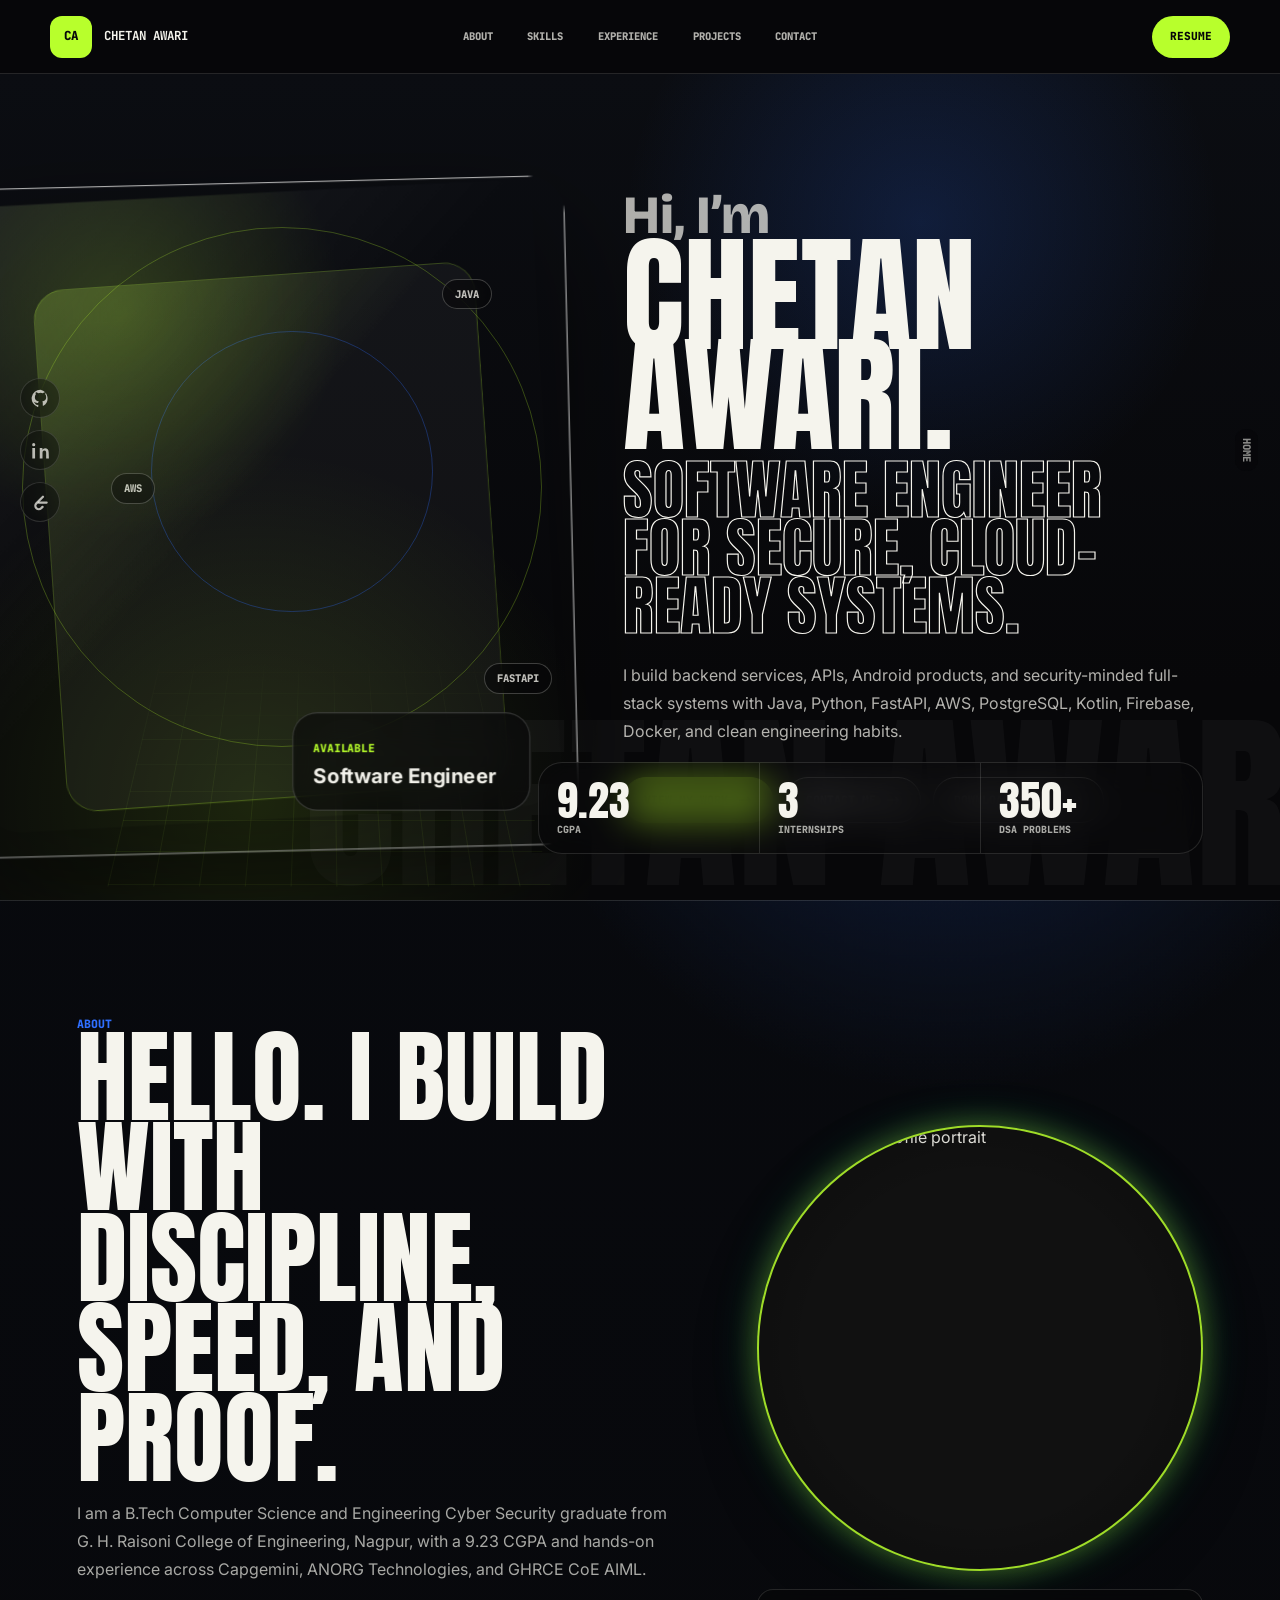
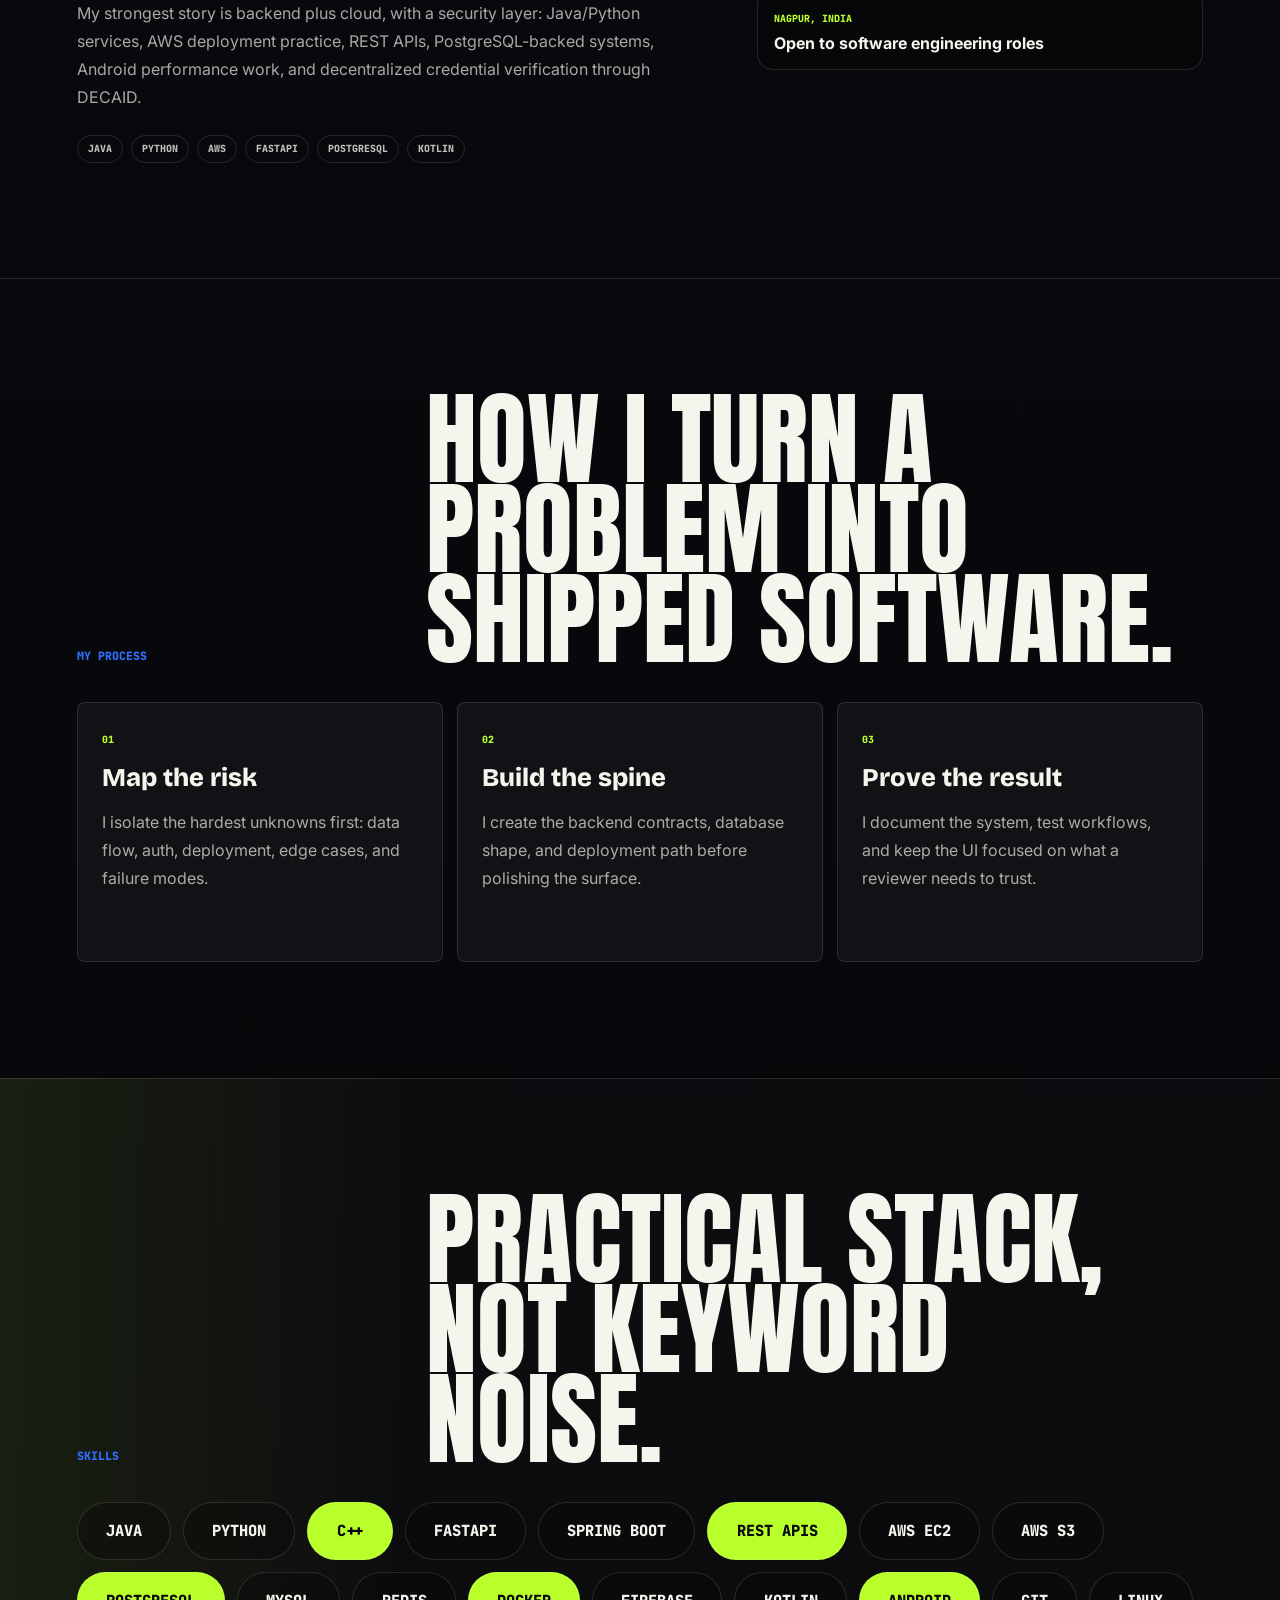
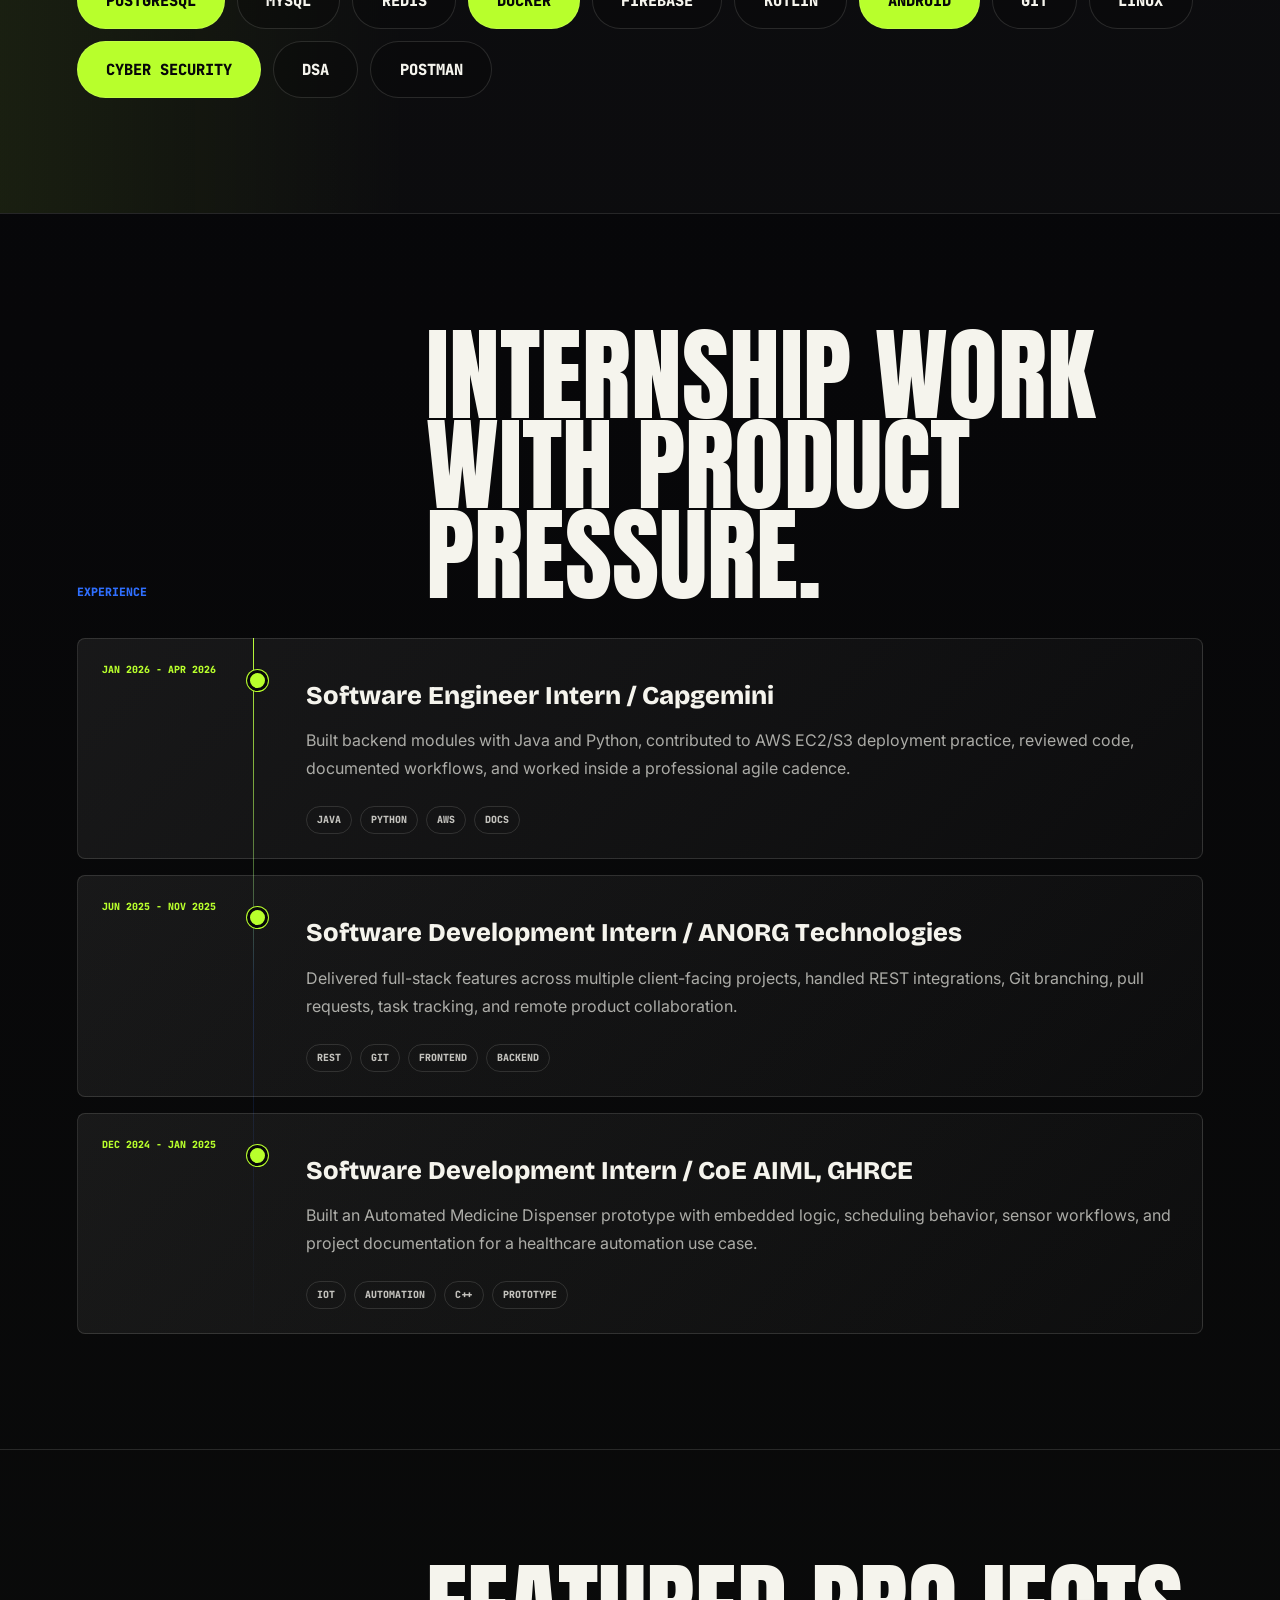
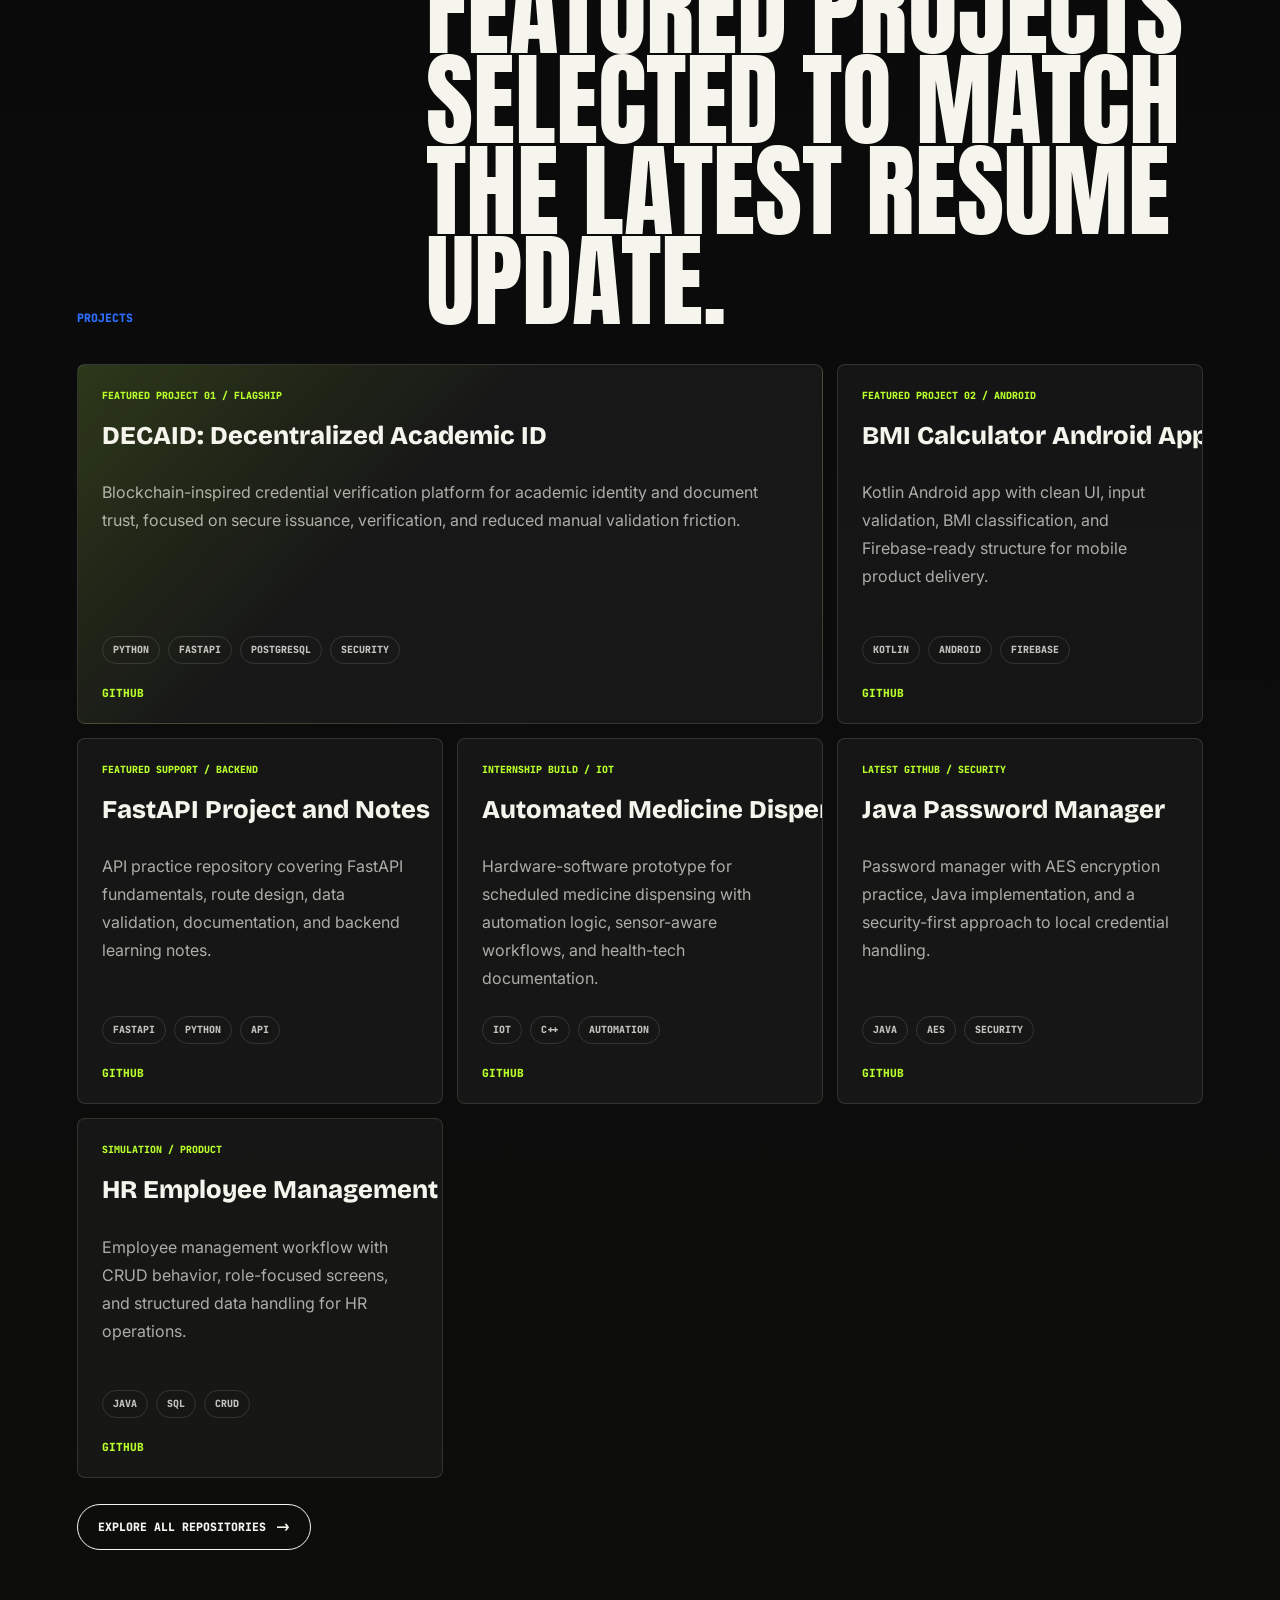
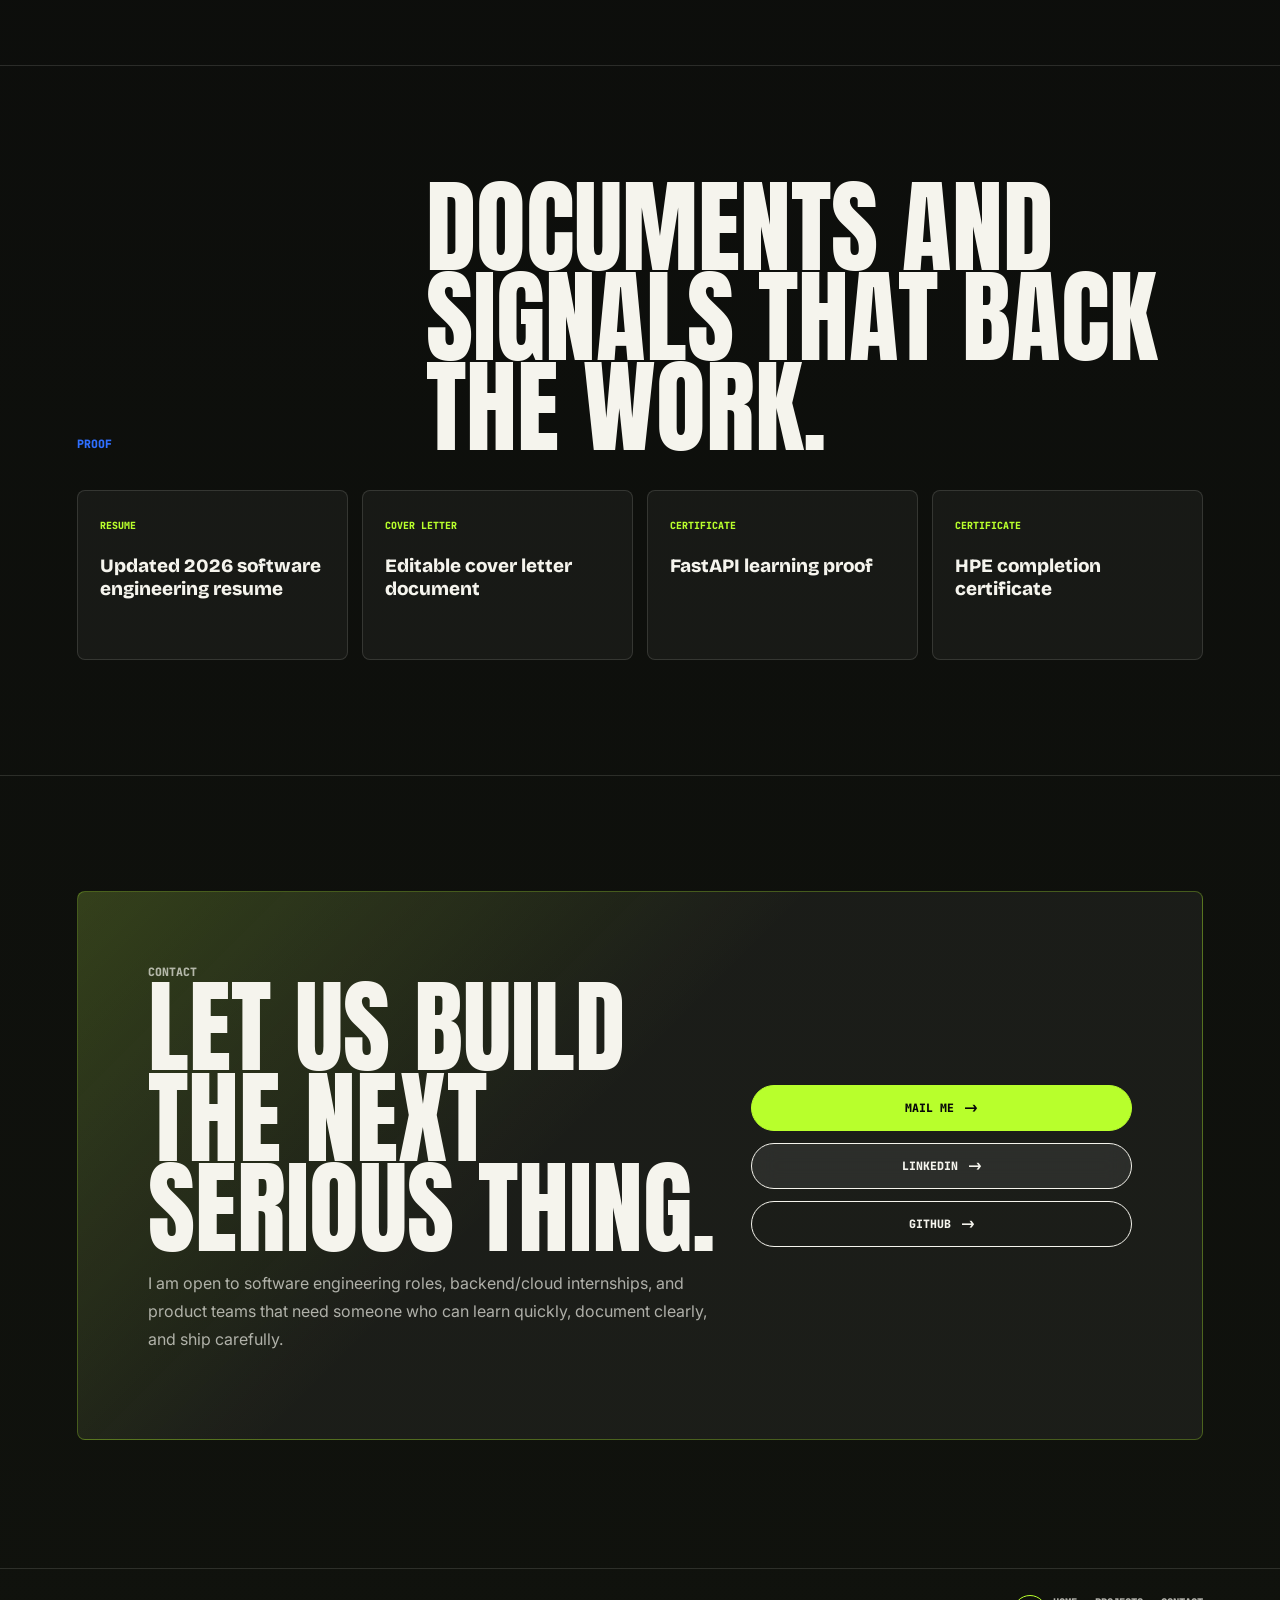
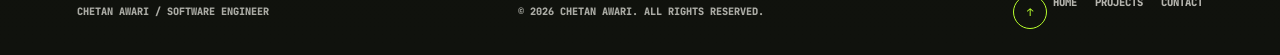
==== commit 265f38f5: "Update portfolio UI polish: contact label, about photo vignette, hero and button polish" ====
--- a/index.html
+++ b/index.html
@@ -1,609 +1,371 @@
-<!doctype html>
+<!DOCTYPE html>
 <html lang="en">
   <head>
     <meta charset="UTF-8" />
     <meta name="viewport" content="width=device-width, initial-scale=1.0" />
     <meta
       name="description"
-      content="Chetan Awari portfolio - software developer focused on Java, Python, AWS, FastAPI, Android, and practical full-stack products."
+      content="Chetan Awari portfolio: software engineer focused on backend, cloud, cybersecurity, Android, FastAPI, Java, Python, AWS, and full-stack product work."
     />
-    <title>Chetan Awari | Software Developer Portfolio</title>
+    <title>Chetan Awari | Software Engineer</title>
+    <link
+      rel="icon"
+      href="data:image/svg+xml,%3Csvg xmlns='http://www.w3.org/2000/svg' viewBox='0 0 64 64'%3E%3Crect width='64' height='64' rx='16' fill='%23070709'/%3E%3Ccircle cx='32' cy='32' r='18' fill='none' stroke='%23b8ff2c' stroke-width='5'/%3E%3Ccircle cx='32' cy='10' r='4' fill='%23b8ff2c'/%3E%3Ctext x='50%25' y='62%25' text-anchor='middle' font-family='JetBrains Mono,monospace' font-size='18' font-weight='800' fill='%23b8ff2c'%3ECA%3C/text%3E%3C/svg%3E"
+    />
     <link rel="preconnect" href="https://fonts.googleapis.com" />
     <link rel="preconnect" href="https://fonts.gstatic.com" crossorigin />
     <link
-      href="https://fonts.googleapis.com/css2?family=Space+Grotesk:wght@400;500;600;700&family=JetBrains+Mono:wght@500;700&display=swap"
+      href="https://fonts.googleapis.com/css2?family=Anton&family=Bricolage+Grotesque:wght@500;600;700;800&family=Inter:wght@400;500;600;700;800;900&family=JetBrains+Mono:wght@500;700&display=swap"
       rel="stylesheet"
     />
     <link rel="stylesheet" href="styles.css" />
   </head>
   <body>
-    <div class="noise" aria-hidden="true"></div>
+    <div class="loader" id="loader" aria-label="Loading portfolio">
+      <div class="loader-mark" aria-hidden="true">
+        <span>C</span>
+        <span>A</span>
+      </div>
+      <p>Chasing Chetan ...</p>
+    </div>
+
+    <div class="scroll-progress" id="scrollProgress" aria-hidden="true"></div>
+    <div class="section-indicator" id="sectionIndicator" aria-hidden="true">Home</div>
+    <div class="section-flash" id="sectionFlash" aria-hidden="true">Home</div>
+
     <header class="site-header">
-      <a class="brand" href="#home" aria-label="Chetan Awari home">
-        <span>CA</span>
-        <strong>Chetan Awari</strong>
-      </a>
-      <nav class="main-nav" aria-label="Primary navigation">
-        <a href="#about">About</a>
-        <a href="#skills">Skills</a>
-        <a href="#experience">Experience</a>
+      <a class="wordmark" href="#top" aria-label="Chetan Awari home">
+        <span class="wordmark-badge">CA</span>
+        <strong class="roll-link" data-roll="Chetan Awari">Chetan Awari</strong>
+      </a>
+      <nav class="site-nav" aria-label="Primary navigation">
+        <a class="roll-link" href="#about" data-roll="About">About</a>
+        <a class="roll-link" href="#skills" data-roll="Skills">Skills</a>
+        <a class="roll-link" href="#experience" data-roll="Experience">Experience</a>
+        <a class="roll-link" href="#projects" data-roll="Projects">Projects</a>
+        <a class="roll-link" href="#contact" data-roll="Contact">Contact</a>
+      </nav>
+      <a class="nav-cta roll-link" href="assets/documents/Chetan_Awari_Resume_2026.pdf" target="_blank" rel="noreferrer" data-roll="Resume">
+        Resume
+      </a>
+    </header>
+
+    <aside class="social-rail" aria-label="Social links">
+      <a href="https://github.com/mr-chetan-66" target="_blank" rel="noreferrer" aria-label="GitHub" data-label="GitHub">
+        <svg viewBox="0 0 24 24" aria-hidden="true">
+          <path d="M12 .8a11.2 11.2 0 0 0-3.54 21.82c.56.1.76-.24.76-.54v-2.1c-3.1.67-3.75-1.32-3.75-1.32-.5-1.3-1.24-1.65-1.24-1.65-1.02-.7.08-.68.08-.68 1.13.08 1.73 1.16 1.73 1.16 1 .1 2.63.72 3.22-.4.1-.73.4-1.23.72-1.52-2.47-.28-5.07-1.24-5.07-5.52 0-1.22.44-2.22 1.16-3-.12-.28-.5-1.42.1-2.96 0 0 .94-.3 3.08 1.15a10.58 10.58 0 0 1 5.6 0c2.14-1.45 3.08-1.15 3.08-1.15.6 1.54.22 2.68.1 2.96.72.78 1.16 1.78 1.16 3 0 4.3-2.6 5.23-5.08 5.5.4.35.76 1.03.76 2.08v3.08c0 .3.2.65.77.54A11.2 11.2 0 0 0 12 .8Z" />
+        </svg>
+      </a>
+      <a href="https://linkedin.com/in/chetan-awari/" target="_blank" rel="noreferrer" aria-label="LinkedIn" data-label="LinkedIn">
+        <svg viewBox="0 0 24 24" aria-hidden="true">
+          <path d="M5.15 8.74H1.66V22h3.49V8.74ZM5.43 4.63a2 2 0 1 0-4 0 2 2 0 0 0 4 0ZM22.34 14.38c0-3.55-1.9-5.2-4.43-5.2a3.82 3.82 0 0 0-3.46 1.9h-.05V8.74h-3.34V22h3.48v-6.56c0-1.73.33-3.4 2.47-3.4 2.1 0 2.13 1.97 2.13 3.51V22h3.48l-.28-7.62Z" />
+        </svg>
+      </a>
+      <a href="https://leetcode.com/u/Chetan_Awari/" target="_blank" rel="noreferrer" aria-label="LeetCode" data-label="LeetCode">
+        <svg viewBox="0 0 24 24" aria-hidden="true">
+          <path d="M16.1 3.8a1.44 1.44 0 0 0-2.04 0l-8.3 8.3a5.75 5.75 0 0 0 0 8.13 5.75 5.75 0 0 0 8.14 0l1.68-1.68a1.44 1.44 0 1 0-2.04-2.04l-1.68 1.68a2.87 2.87 0 0 1-4.06-4.06l8.3-8.3a1.44 1.44 0 0 0 0-2.03Z" />
+          <path d="M9.8 13.5h9.95a1.44 1.44 0 1 0 0-2.88H9.8a1.44 1.44 0 1 0 0 2.88Z" />
+        </svg>
+      </a>
+    </aside>
+
+    <main id="top">
+      <section class="hero watch-section" id="home" data-section-name="Home">
+        <div class="hero-scene" id="heroScene" aria-hidden="true">
+          <div class="scene-grid"></div>
+          <div class="scene-ring ring-one"></div>
+          <div class="scene-ring ring-two"></div>
+          <div class="scene-chip chip-a">Java</div>
+          <div class="scene-chip chip-b">AWS</div>
+          <div class="scene-chip chip-c">FastAPI</div>
+          <div class="portrait-stage">
+            <div class="portrait-depth depth-back"></div>
+            <img class="portrait-back" src="assets/images/chetan-white-portrait.png" alt="" />
+            <div class="portrait-glass">
+              <span>Available</span>
+              <strong>Software Engineer</strong>
+            </div>
+          </div>
+        </div>
+
+        <div class="hero-content">
+          <h1 class="hero-name reveal"><span>Hi, I&rsquo;m</span> Chetan Awari.</h1>
+          <p class="hero-title reveal">Software Engineer for secure, cloud-ready systems.</p>
+          <p class="hero-copy reveal">
+            I build backend services, APIs, Android products, and security-minded full-stack systems with
+            Java, Python, FastAPI, AWS, PostgreSQL, Kotlin, Firebase, Docker, and clean engineering habits.
+          </p>
+          <div class="hero-actions reveal">
+            <a class="btn primary" href="#projects">View My Work</a>
+            <a class="btn glass" href="#contact">Contact Me</a>
+            <a class="btn outline" href="assets/documents/Chetan_Awari_Resume_2026.pdf" target="_blank" rel="noreferrer">
+              Download Resume
+            </a>
+          </div>
+        </div>
+
+        <div class="hero-status reveal">
+          <div><strong>9.23</strong><span>CGPA</span></div>
+          <div><strong>3</strong><span>Internships</span></div>
+          <div><strong>350+</strong><span>DSA Problems</span></div>
+        </div>
+      </section>
+
+      <section class="section about-section watch-section" id="about" data-section-name="About">
+        <div class="section-kicker reveal">About</div>
+        <div class="about-layout">
+          <div class="about-copy reveal">
+            <h2>Hello. I build with discipline, speed, and proof.</h2>
+            <p>
+              I am a B.Tech Computer Science and Engineering Cyber Security graduate from G. H. Raisoni
+              College of Engineering, Nagpur, with a 9.23 CGPA and hands-on experience across Capgemini,
+              ANORG Technologies, and GHRCE CoE AIML.
+            </p>
+            <p>
+              My strongest story is backend plus cloud, with a security layer: Java/Python services,
+              AWS deployment practice, REST APIs, PostgreSQL-backed systems, Android performance work,
+              and decentralized credential verification through DECAID.
+            </p>
+            <div class="about-tags">
+              <span>Java</span>
+              <span>Python</span>
+              <span>AWS</span>
+              <span>FastAPI</span>
+              <span>PostgreSQL</span>
+              <span>Kotlin</span>
+            </div>
+          </div>
+          <div class="about-media reveal">
+            <div class="about-photo">
+              <img src="assets/images/p5.png" alt="Chetan Awari profile portrait" />
+            </div>
+            <div class="media-caption">
+              <span>Nagpur, India</span>
+              <strong>Open to software engineering roles</strong>
+            </div>
+          </div>
+        </div>
+      </section>
+
+      <section class="section process-section watch-section" data-section-name="Process">
+        <div class="section-heading reveal">
+          <p class="section-kicker">My Process</p>
+          <h2>How I turn a problem into shipped software.</h2>
+        </div>
+        <div class="process-grid">
+          <article class="process-card reveal">
+            <span>01</span>
+            <h3>Map the risk</h3>
+            <p>I isolate the hardest unknowns first: data flow, auth, deployment, edge cases, and failure modes.</p>
+          </article>
+          <article class="process-card reveal">
+            <span>02</span>
+            <h3>Build the spine</h3>
+            <p>I create the backend contracts, database shape, and deployment path before polishing the surface.</p>
+          </article>
+          <article class="process-card reveal">
+            <span>03</span>
+            <h3>Prove the result</h3>
+            <p>I document the system, test workflows, and keep the UI focused on what a reviewer needs to trust.</p>
+          </article>
+        </div>
+      </section>
+
+      <section class="section skills-section watch-section" id="skills" data-section-name="Skills">
+        <div class="section-heading reveal">
+          <p class="section-kicker">Skills</p>
+          <h2>Practical stack, not keyword noise.</h2>
+        </div>
+        <div class="skill-cloud reveal">
+          <span>Java</span><span>Python</span><span>C++</span><span>FastAPI</span><span>Spring Boot</span>
+          <span>REST APIs</span><span>AWS EC2</span><span>AWS S3</span><span>PostgreSQL</span><span>MySQL</span>
+          <span>Redis</span><span>Docker</span><span>Firebase</span><span>Kotlin</span><span>Android</span>
+          <span>Git</span><span>Linux</span><span>Cyber Security</span><span>DSA</span><span>Postman</span>
+        </div>
+      </section>
+
+      <section class="section experience-section watch-section" id="experience" data-section-name="Experience">
+        <div class="section-heading reveal">
+          <p class="section-kicker">Experience</p>
+          <h2>Internship work with product pressure.</h2>
+        </div>
+        <div class="experience-board">
+          <article class="experience-card reveal">
+            <div class="exp-date">Jan 2026 - Apr 2026</div>
+            <div class="exp-body">
+              <h3 class="roll-link">Software Engineer Intern / Capgemini</h3>
+              <p>
+                Built backend modules with Java and Python, contributed to AWS EC2/S3 deployment practice,
+                reviewed code, documented workflows, and worked inside a professional agile cadence.
+              </p>
+              <div class="exp-pills"><span>Java</span><span>Python</span><span>AWS</span><span>Docs</span></div>
+            </div>
+          </article>
+          <article class="experience-card reveal">
+            <div class="exp-date">Jun 2025 - Nov 2025</div>
+            <div class="exp-body">
+              <h3 class="roll-link">Software Development Intern / ANORG Technologies</h3>
+              <p>
+                Delivered full-stack features across multiple client-facing projects, handled REST integrations,
+                Git branching, pull requests, task tracking, and remote product collaboration.
+              </p>
+              <div class="exp-pills"><span>REST</span><span>Git</span><span>Frontend</span><span>Backend</span></div>
+            </div>
+          </article>
+          <article class="experience-card reveal">
+            <div class="exp-date">Dec 2024 - Jan 2025</div>
+            <div class="exp-body">
+              <h3 class="roll-link">Software Development Intern / CoE AIML, GHRCE</h3>
+              <p>
+                Built an Automated Medicine Dispenser prototype with embedded logic, scheduling behavior,
+                sensor workflows, and project documentation for a healthcare automation use case.
+              </p>
+              <div class="exp-pills"><span>IoT</span><span>Automation</span><span>C++</span><span>Prototype</span></div>
+            </div>
+          </article>
+        </div>
+      </section>
+
+      <section class="section projects-section watch-section" id="projects" data-section-name="Projects">
+        <div class="section-heading reveal">
+          <p class="section-kicker">Projects</p>
+          <h2>Featured projects selected to match the latest resume update.</h2>
+        </div>
+        <div class="projects-grid">
+          <article class="project-card featured reveal">
+            <span class="project-label">Featured Project 01 / Flagship</span>
+            <h3 class="roll-link">DECAID: Decentralized Academic ID</h3>
+            <p>
+              Blockchain-inspired credential verification platform for academic identity and document trust,
+              focused on secure issuance, verification, and reduced manual validation friction.
+            </p>
+            <div class="project-stack"><span>Python</span><span>FastAPI</span><span>PostgreSQL</span><span>Security</span></div>
+            <a class="project-link" href="https://github.com/mr-chetan-66/DECAID" target="_blank" rel="noreferrer">GitHub</a>
+          </article>
+          <article class="project-card reveal">
+            <span class="project-label">Featured Project 02 / Android</span>
+            <h3 class="roll-link">BMI Calculator Android App</h3>
+            <p>
+              Kotlin Android app with clean UI, input validation, BMI classification, and Firebase-ready
+              structure for mobile product delivery.
+            </p>
+            <div class="project-stack"><span>Kotlin</span><span>Android</span><span>Firebase</span></div>
+            <a class="project-link" href="https://github.com/mr-chetan-66/bmi_calculator_android_app" target="_blank" rel="noreferrer">GitHub</a>
+          </article>
+          <article class="project-card reveal">
+            <span class="project-label">Featured Support / Backend</span>
+            <h3 class="roll-link">FastAPI Project and Notes</h3>
+            <p>
+              API practice repository covering FastAPI fundamentals, route design, data validation,
+              documentation, and backend learning notes.
+            </p>
+            <div class="project-stack"><span>FastAPI</span><span>Python</span><span>API</span></div>
+            <a class="project-link" href="https://github.com/mr-chetan-66/FastAPI" target="_blank" rel="noreferrer">GitHub</a>
+          </article>
+          <article class="project-card reveal">
+            <span class="project-label">Internship Build / IoT</span>
+            <h3 class="roll-link">Automated Medicine Dispenser</h3>
+            <p>
+              Hardware-software prototype for scheduled medicine dispensing with automation logic,
+              sensor-aware workflows, and health-tech documentation.
+            </p>
+            <div class="project-stack"><span>IoT</span><span>C++</span><span>Automation</span></div>
+            <a class="project-link" href="https://github.com/mr-chetan-66/Automated-Medicine-Dispenser-AMDs-" target="_blank" rel="noreferrer">GitHub</a>
+          </article>
+          <article class="project-card reveal">
+            <span class="project-label">Latest GitHub / Security</span>
+            <h3 class="roll-link">Java Password Manager</h3>
+            <p>
+              Password manager with AES encryption practice, Java implementation, and a security-first
+              approach to local credential handling.
+            </p>
+            <div class="project-stack"><span>Java</span><span>AES</span><span>Security</span></div>
+            <a class="project-link" href="https://github.com/mr-chetan-66/Java-Password-Manager-with-AES-Encryption" target="_blank" rel="noreferrer">GitHub</a>
+          </article>
+          <article class="project-card reveal">
+            <span class="project-label">Simulation / Product</span>
+            <h3 class="roll-link">HR Employee Management Portal</h3>
+            <p>
+              Employee management workflow with CRUD behavior, role-focused screens, and structured
+              data handling for HR operations.
+            </p>
+            <div class="project-stack"><span>Java</span><span>SQL</span><span>CRUD</span></div>
+            <a class="project-link" href="https://github.com/mr-chetan-66/HR_Employee_Mgmt_Portal" target="_blank" rel="noreferrer">GitHub</a>
+          </article>
+        </div>
+        <div class="projects-action reveal">
+          <a class="btn outline" href="https://github.com/mr-chetan-66" target="_blank" rel="noreferrer">Explore All Repositories</a>
+        </div>
+      </section>
+
+      <section class="section proof-section watch-section" id="proof" data-section-name="Proof">
+        <div class="section-heading reveal">
+          <p class="section-kicker">Proof</p>
+          <h2>Documents and signals that back the work.</h2>
+        </div>
+        <div class="proof-grid">
+          <a class="proof-card reveal" href="assets/documents/Chetan_Awari_Resume_2026.pdf" target="_blank" rel="noreferrer">
+            <span>Resume</span>
+            <strong>Updated 2026 software engineering resume</strong>
+          </a>
+          <a class="proof-card reveal" href="assets/documents/Chetan_Awari_Cover_Letter_20102002.docx" target="_blank" rel="noreferrer">
+            <span>Cover Letter</span>
+            <strong>Editable cover letter document</strong>
+          </a>
+          <a class="proof-card reveal" href="assets/certificates/FastAPI.pdf" target="_blank" rel="noreferrer">
+            <span>Certificate</span>
+            <strong>FastAPI learning proof</strong>
+          </a>
+          <a class="proof-card reveal" href="assets/certificates/HPE_completion_certificate.pdf" target="_blank" rel="noreferrer">
+            <span>Certificate</span>
+            <strong>HPE completion certificate</strong>
+          </a>
+        </div>
+      </section>
+
+      <section class="section contact-section watch-section" id="contact" data-section-name="Contact">
+        <div class="contact-shell reveal">
+          <div>
+            <p class="section-kicker">Contact</p>
+            <h2>Let us build the next serious thing.</h2>
+            <p>
+              I am open to software engineering roles, backend/cloud internships, and product teams that need
+              someone who can learn quickly, document clearly, and ship carefully.
+            </p>
+          </div>
+          <div class="contact-actions">
+            <div class="email-picker" data-email-picker>
+              <button class="btn primary email-toggle roll-link" type="button" aria-expanded="false" aria-controls="emailOptions">
+                Mail Me
+              </button>
+              <div class="email-options" id="emailOptions" role="menu" aria-label="Choose email service">
+                <a role="menuitem" href="mailto:chetanawari2002@gmail.com">
+                  <span>Gmail</span>
+                  <strong>chetanawari2002@gmail.com</strong>
+                </a>
+                <a role="menuitem" href="mailto:chetanawari2002@outlook.com">
+                  <span>Outlook</span>
+                  <strong>chetanawari2002@outlook.com</strong>
+                </a>
+              </div>
+            </div>
+            <a class="btn glass roll-link" href="https://linkedin.com/in/chetan-awari/" target="_blank" rel="noreferrer">LinkedIn</a>
+            <a class="btn outline roll-link" href="https://github.com/mr-chetan-66" target="_blank" rel="noreferrer">GitHub</a>
+          </div>
+        </div>
+      </section>
+    </main>
+
+    <footer class="site-footer">
+      <p>Chetan Awari / Software Engineer</p>
+      <p>© 2026 Chetan Awari. All rights reserved.</p>
+      <nav aria-label="Footer links">
+        <a href="#home" class="footer-back-to-top" data-hover="Back to top">Home</a>
         <a href="#projects">Projects</a>
-        <a href="#credentials">Proof</a>
-        <a href="#articles">Articles</a>
         <a href="#contact">Contact</a>
       </nav>
-      <button class="icon-button" id="themeToggle" type="button" aria-label="Toggle color theme">
-        <i data-lucide="sun"></i>
-      </button>
-    </header>
-
-    <main id="home">
-      <section class="hero section-grid">
-        <div class="hero-copy reveal">
-          <p class="eyebrow">Nagpur, India / Open to work</p>
-          <h1>Software developer building backend systems, Android apps, and cloud-ready products.</h1>
-          <p class="hero-text">
-            I am Chetan Awari, a Computer Science & Cyber Security student with hands-on work across Java,
-            Python, AWS, FastAPI, Kotlin, and full-stack product delivery.
-          </p>
-          <div class="hero-actions">
-            <a class="button primary" href="#projects">
-              <i data-lucide="rocket"></i>
-              View Projects
-            </a>
-            <a class="button secondary" href="assets/Chetan_Awari_Resume.pdf" download>
-              <i data-lucide="download"></i>
-              Resume
-            </a>
-          </div>
-          <div class="hero-tags" aria-label="Main focus areas">
-            <span>Java</span>
-            <span>Python</span>
-            <span>AWS</span>
-            <span>FastAPI</span>
-            <span>Kotlin</span>
-            <span>DSA</span>
-          </div>
-        </div>
-
-        <aside class="hero-panel reveal" aria-label="Profile summary">
-          <div class="avatar-wrap">
-            <img
-              src="https://avatars.githubusercontent.com/u/143293355?v=4"
-              alt="Chetan Awari GitHub avatar"
-            />
-          </div>
-          <div class="status-card">
-            <span class="live-dot"></span>
-            <p>Adaptability is my core strength.</p>
-          </div>
-          <div class="terminal-card">
-            <div class="terminal-bar">
-              <span></span><span></span><span></span>
-            </div>
-            <pre><code>role: software developer
-focus: backend + android + cloud
-repos: 15 public
-cgpa: 9.45
-leetcode/gfg: 350+ solved</code></pre>
-          </div>
-        </aside>
-      </section>
-
-      <section class="metrics reveal" aria-label="Portfolio highlights">
-        <article>
-          <strong>9.45</strong>
-          <span>CGPA in CSE Cyber Security</span>
-        </article>
-        <article>
-          <strong>350+</strong>
-          <span>DSA problems solved</span>
-        </article>
-        <article>
-          <strong>15</strong>
-          <span>Public GitHub repositories</span>
-        </article>
-        <article>
-          <strong>3</strong>
-          <span>Software development internships</span>
-        </article>
-      </section>
-
-      <section class="section-grid two-col" id="about">
-        <div class="section-kicker reveal">
-          <p class="eyebrow">About</p>
-          <h2>I turn learning speed into working software.</h2>
-        </div>
-        <div class="content-stack reveal">
-          <p>
-            I am pursuing B.Tech in Computer Science & Engineering with Cyber Security at G. H. Raisoni
-            College of Engineering, Nagpur. My strongest work sits where backend logic, product usability,
-            and deployment fundamentals meet.
-          </p>
-          <p>
-            I have built decentralized credential systems, Android health utilities, Java management portals,
-            FastAPI services, and practical workflow tools. I like clean architecture, readable code, and
-            products that survive outside the demo room.
-          </p>
-        </div>
-      </section>
-
-      <section class="section-block" id="skills">
-        <div class="section-title reveal">
-          <p class="eyebrow">Skills</p>
-          <h2>Technical toolkit</h2>
-        </div>
-        <div class="skill-grid reveal">
-          <article>
-            <i data-lucide="braces"></i>
-            <h3>Languages</h3>
-            <p>Java, Python, C, Kotlin, C++, SQL, JavaScript</p>
-          </article>
-          <article>
-            <i data-lucide="layers"></i>
-            <h3>Frameworks</h3>
-            <p>React.js, Node.js, Express, FastAPI, Jetpack Compose, Tailwind CSS</p>
-          </article>
-          <article>
-            <i data-lucide="cloud"></i>
-            <h3>Cloud & Data</h3>
-            <p>AWS EC2, AWS S3, Firebase, Oracle XE, PostgreSQL, Docker</p>
-          </article>
-          <article>
-            <i data-lucide="terminal-square"></i>
-            <h3>Tools & CS</h3>
-            <p>Android Studio, VS Code, GitHub, Splunk, DSA, OOP, OS, DBMS, CN</p>
-          </article>
-        </div>
-      </section>
-
-      <section class="section-grid two-col" id="experience">
-        <div class="section-kicker reveal">
-          <p class="eyebrow">Experience</p>
-          <h2>Internship work with product discipline.</h2>
-        </div>
-        <div class="timeline reveal">
-          <article>
-            <div class="timeline-date">Jan 2026 - Apr 2026</div>
-            <h3>Software Developer Intern / Capgemini</h3>
-            <p>
-              Developed and tested scalable backend services using Java and Python on AWS, applying clean
-              architecture, EC2/S3 deployment practice, documentation, reviews, and team communication.
-            </p>
-            <div class="inline-actions">
-              <a href="https://drive.google.com/file/d/1SHqhfh68P2-Tb35FEjPpGcEohLISMeC7/view?usp=sharing" target="_blank" rel="noreferrer">
-                <i data-lucide="file-check"></i>
-                View Proof
-              </a>
-            </div>
-          </article>
-          <article>
-            <div class="timeline-date">Jun 2025 - Nov 2025</div>
-            <h3>Full Stack Web/App Development Intern / ANORG Technologies</h3>
-            <p>
-              Contributed to frontend and backend tasks across 3+ active projects, integrated REST APIs, used
-              Git workflows, and documented architecture decisions around multi-service deployments.
-            </p>
-            <div class="inline-actions">
-              <a href="https://drive.google.com/file/d/1cL98r6Qxx_Y25Ntf6ZL5RQlHoUFuryo1/view?usp=sharing" target="_blank" rel="noreferrer">
-                <i data-lucide="file-check"></i>
-                View Proof
-              </a>
-            </div>
-          </article>
-          <article>
-            <div class="timeline-date">Dec 2024 - Jan 2025</div>
-            <h3>Software Development Intern / CoE AIML, GHRCE</h3>
-            <p>
-              Built an IoT smart medicine dispenser with Arduino, ESP32, Firebase, and Android, improving
-              scheduling efficiency by 66% and reducing app response time by 40%.
-            </p>
-            <div class="inline-actions">
-              <a href="https://drive.google.com/file/d/1I-uqoNbuE3vbx_fWTyRbZYrtZw19ZahX/view?usp=sharing" target="_blank" rel="noreferrer">
-                <i data-lucide="file-check"></i>
-                View Proof
-              </a>
-            </div>
-          </article>
-        </div>
-      </section>
-
-      <section class="section-block" id="projects">
-        <div class="section-title reveal">
-          <p class="eyebrow">Projects</p>
-          <h2>Featured builds</h2>
-        </div>
-        <div class="filter-bar reveal" aria-label="Project filters">
-          <button class="filter-button active" type="button" data-filter="all">All</button>
-          <button class="filter-button" type="button" data-filter="backend">Backend</button>
-          <button class="filter-button" type="button" data-filter="android">Android</button>
-          <button class="filter-button" type="button" data-filter="cloud">Cloud</button>
-        </div>
-        <div class="project-grid reveal">
-          <article class="project-card" data-type="backend cloud">
-            <div class="project-top">
-              <span>01</span>
-              <strong>Full Stack</strong>
-            </div>
-            <h3>DECAID</h3>
-            <p>
-              Decentralized Academic Identity & Credential Risk Assessment platform with Ethereum smart
-              contracts, IPFS storage, FastAPI, PostgreSQL, and privacy-preserving credential verification.
-            </p>
-            <div class="chips">
-              <span>React</span><span>Node.js</span><span>FastAPI</span><span>Ethereum</span>
-            </div>
-            <div class="project-links">
-              <a href="https://github.com/mr-chetan-66/DECAID" target="_blank" rel="noreferrer">
-                <i data-lucide="code-2"></i>
-                Code
-              </a>
-            </div>
-          </article>
-          <article class="project-card" data-type="android">
-            <div class="project-top">
-              <span>02</span>
-              <strong>Android</strong>
-            </div>
-            <h3>BMI Calculator Application</h3>
-            <p>
-              Real-time BMI tracking app using Kotlin, XML, Jetpack Compose, MVVM, LiveData, and modular
-              architecture with 99% calculation accuracy.
-            </p>
-            <div class="chips">
-              <span>Kotlin</span><span>Compose</span><span>MVVM</span><span>Android</span>
-            </div>
-            <div class="project-links">
-              <a href="https://github.com/mr-chetan-66/bmi_calculator_android_app" target="_blank" rel="noreferrer">
-                <i data-lucide="code-2"></i>
-                Code
-              </a>
-            </div>
-          </article>
-          <article class="project-card" data-type="android cloud">
-            <div class="project-top">
-              <span>03</span>
-              <strong>IoT</strong>
-            </div>
-            <h3>Automated Medicine Dispenser</h3>
-            <p>
-              Smart IoT healthcare system using Arduino, ESP32, Firebase, and Android for QR-secured medicine
-              scheduling and low-resource device performance.
-            </p>
-            <div class="chips">
-              <span>IoT</span><span>Firebase</span><span>ESP32</span><span>Kotlin</span>
-            </div>
-            <div class="project-links">
-              <a href="https://github.com/mr-chetan-66/Automated-Medicine-Dispenser-AMDs-" target="_blank" rel="noreferrer">
-                <i data-lucide="code-2"></i>
-                Code
-              </a>
-            </div>
-          </article>
-          <article class="project-card" data-type="backend">
-            <div class="project-top">
-              <span>04</span>
-              <strong>Java</strong>
-            </div>
-            <h3>DSA in Java</h3>
-            <p>
-              Java implementations of fundamental data structures and algorithms for interview preparation,
-              coding practice, and deeper problem-solving.
-            </p>
-            <div class="chips">
-              <span>Java</span><span>DSA</span><span>OOP</span><span>Practice</span>
-            </div>
-            <div class="project-links">
-              <a href="https://github.com/mr-chetan-66/DSAinJava" target="_blank" rel="noreferrer">
-                <i data-lucide="code-2"></i>
-                Code
-              </a>
-            </div>
-          </article>
-          <article class="project-card" data-type="backend cloud">
-            <div class="project-top">
-              <span>05</span>
-              <strong>API</strong>
-            </div>
-            <h3>FastAPI Project & Notes</h3>
-            <p>
-              Python backend practice from Capgemini learning, focused on API design, service structure,
-              backend fundamentals, and deployment thinking.
-            </p>
-            <div class="chips">
-              <span>Python</span><span>FastAPI</span><span>APIs</span><span>Backend</span>
-            </div>
-            <div class="project-links">
-              <a href="https://github.com/mr-chetan-66/FastAPI" target="_blank" rel="noreferrer">
-                <i data-lucide="code-2"></i>
-                Code
-              </a>
-            </div>
-          </article>
-          <article class="project-card" data-type="backend">
-            <div class="project-top">
-              <span>06</span>
-              <strong>Live</strong>
-            </div>
-            <h3>Todo + WhatsApp Integration</h3>
-            <p>
-              Todo web application with WhatsApp integration, notification-focused workflow, keyboard shortcuts,
-              and a public Vercel deployment.
-            </p>
-            <div class="chips">
-              <span>JavaScript</span><span>Workflow</span><span>Vercel</span><span>Web App</span>
-            </div>
-            <div class="project-links">
-              <a href="https://todo-with-whatsapp-integration.vercel.app" target="_blank" rel="noreferrer">
-                <i data-lucide="monitor-up"></i>
-                Live
-              </a>
-              <a href="https://github.com/mr-chetan-66/Todo_With_WhatsApp_Integration" target="_blank" rel="noreferrer">
-                <i data-lucide="code-2"></i>
-                Code
-              </a>
-            </div>
-          </article>
-        </div>
-      </section>
-
-      <section class="section-grid two-col" id="credentials">
-        <div class="education-card reveal">
-          <p class="eyebrow">Education</p>
-          <h2>G. H. Raisoni College of Engineering</h2>
-          <p>B.Tech - Computer Science & Engineering (Cyber Security)</p>
-          <strong>CGPA 9.45 / Nov 2022 - Jul 2026</strong>
-        </div>
-        <div class="cert-card reveal">
-          <p class="eyebrow">Certifications</p>
-          <ul>
-            <li>
-              <a href="https://catalog-education.oracle.com/pls/certview/sharebadge?id=AAAF8CC83F4E2BAB1C137616345A994848FC036A5A1502C543559BBC0AC4AC39" target="_blank" rel="noreferrer">
-                Oracle Cloud Infrastructure 2025 Certified Foundations Associate
-              </a>
-            </li>
-            <li>
-              <a href="https://drive.google.com/file/d/1yJOJLWVPUoL2LwjtMXx-uoRVU4_Lk5KI/view?usp=sharing" target="_blank" rel="noreferrer">
-                AWS Cloud Practitioner Essentials
-              </a>
-            </li>
-            <li>
-              <a href="assets/certificates/FastAPI.pdf" target="_blank" rel="noreferrer">
-                FastAPI Masterclass Certification - Udemy
-              </a>
-            </li>
-            <li>
-              <a href="assets/certificates/HPE_completion_certificate.pdf" target="_blank" rel="noreferrer">
-                HPE Software Engineering Job Simulation - Forage
-              </a>
-            </li>
-          </ul>
-        </div>
-      </section>
-
-      <section class="section-block">
-        <div class="proof-grid reveal" aria-label="Career proof points">
-          <article>
-            <i data-lucide="shield-check"></i>
-            <h3>Cyber Security Degree</h3>
-            <p>CSE Cyber Security background with secure systems, DBMS, OS, networks, and OOP fundamentals.</p>
-          </article>
-          <article>
-            <i data-lucide="badge-check"></i>
-            <h3>Cloud Certified</h3>
-            <p>Oracle Cloud Foundations and AWS Cloud Practitioner Essentials certification signal.</p>
-          </article>
-          <article>
-            <i data-lucide="server-cog"></i>
-            <h3>HPE Job Simulation</h3>
-            <p>Completed RESTful web service tasks: proposal, service build, upload flow, and unit tests.</p>
-            <div class="inline-actions">
-              <a href="assets/certificates/HPE_completion_certificate.pdf" target="_blank" rel="noreferrer">
-                <i data-lucide="file-check"></i>
-                View Certificate
-              </a>
-            </div>
-          </article>
-          <article>
-            <i data-lucide="newspaper"></i>
-            <h3>Research Published</h3>
-            <p>Published a research paper at Microsoft CMT International Conference 2025.</p>
-            <div class="inline-actions">
-              <a href="https://drive.google.com/file/d/1Iuox6CNpakMByVsACOmQDrG4Usl6U5U5/view?usp=sharing" target="_blank" rel="noreferrer">
-                <i data-lucide="external-link"></i>
-                View Event
-              </a>
-            </div>
-          </article>
-        </div>
-      </section>
-
-      <section class="section-block" id="articles">
-        <div class="section-title reveal">
-          <p class="eyebrow">Articles</p>
-          <h2>Engineering notes I can speak about</h2>
-        </div>
-        <div class="article-grid reveal">
-          <article>
-            <div class="article-meta">
-              <span>Security</span>
-              <time datetime="2026-06">2026</time>
-            </div>
-            <h3>Privacy-first academic credential verification</h3>
-            <p>
-              Lessons from DECAID: combining blockchain proofs, IPFS storage, and off-chain registry design
-              without leaking unnecessary credential data.
-            </p>
-          </article>
-          <article>
-            <div class="article-meta">
-              <span>Backend</span>
-              <time datetime="2026-04">2026</time>
-            </div>
-            <h3>Structuring FastAPI services for readable growth</h3>
-            <p>
-              How I think about routes, schemas, service logic, deployment basics, and documentation when a
-              Python API moves beyond practice code.
-            </p>
-          </article>
-          <article>
-            <div class="article-meta">
-              <span>Android</span>
-              <time datetime="2025-01">2025</time>
-            </div>
-            <h3>Making Android apps feel faster on low-resource devices</h3>
-            <p>
-              Notes from the medicine dispenser app: UI rendering, response time reduction, Firebase sync, and
-              practical profiling decisions.
-            </p>
-          </article>
-        </div>
-      </section>
-
-      <section class="section-block">
-        <div class="section-title reveal">
-          <p class="eyebrow">Quick Answers</p>
-          <h2>What recruiters usually ask</h2>
-        </div>
-        <div class="qa-grid reveal">
-          <article>
-            <h3>Primary role?</h3>
-            <p>Software Developer with strong backend, cloud, Android, and DSA fundamentals.</p>
-          </article>
-          <article>
-            <h3>Best proof of ownership?</h3>
-            <p>DECAID, Medicine Dispenser, BMI app, and DSAinJava show end-to-end implementation depth.</p>
-          </article>
-          <article>
-            <h3>Cloud exposure?</h3>
-            <p>AWS EC2/S3, Docker, Firebase, PostgreSQL, Oracle XE, and deployment-oriented internship work.</p>
-          </article>
-          <article>
-            <h3>Extra signal?</h3>
-            <p>Published research paper at Microsoft CMT International Conference 2025.</p>
-          </article>
-        </div>
-      </section>
-
-      <section class="contact section-grid" id="contact">
-        <div class="section-kicker reveal">
-          <p class="eyebrow">Contact</p>
-          <h2>Let's build something useful.</h2>
-        </div>
-        <div class="contact-panel reveal">
-          <div class="contact-links" aria-label="Contact links">
-            <a href="https://mail.google.com/mail/?view=cm&fs=1&to=chetanawari2002@gmail.com" data-email-trigger>
-              <i data-lucide="mail"></i>
-              chetanawari2002@gmail.com
-            </a>
-            <a href="https://github.com/mr-chetan-66" target="_blank" rel="noreferrer">
-              <i data-lucide="git-branch"></i>
-              github.com/mr-chetan-66
-            </a>
-            <a href="https://linkedin.com/in/chetan-awari/" target="_blank" rel="noreferrer">
-              <i data-lucide="network"></i>
-              linkedin.com/in/chetan-awari
-            </a>
-            <a href="https://leetcode.com/u/Chetan_Awari/" target="_blank" rel="noreferrer">
-              <i data-lucide="code-2"></i>
-              leetcode.com/u/Chetan_Awari
-            </a>
-          </div>
-          <form class="contact-form" id="contactForm">
-            <label>
-              <span>Name</span>
-              <input type="text" name="name" placeholder="Your name" required />
-            </label>
-            <label>
-              <span>Email</span>
-              <input type="email" name="email" placeholder="your.email@example.com" required />
-            </label>
-            <label class="full">
-              <span>Subject</span>
-              <input type="text" name="subject" placeholder="Project, internship, collaboration..." required />
-            </label>
-            <label class="full">
-              <span>Message</span>
-              <textarea name="message" rows="5" placeholder="Tell me what you want to build." required></textarea>
-            </label>
-            <button class="button primary full" type="submit">
-              <i data-lucide="send"></i>
-              Send Message
-            </button>
-            <p class="form-note full" id="formNote" aria-live="polite"></p>
-          </form>
-        </div>
-      </section>
-    </main>
-
-    <footer class="site-footer">
-      <div class="footer-main">
-        <div class="footer-brand">
-          <a class="brand" href="#home" aria-label="Chetan Awari home">
-            <span>CA</span>
-            <strong>Chetan Awari</strong>
-          </a>
-          <p>Software Developer focused on Java, Python, AWS, FastAPI, Android, and secure product thinking.</p>
-          <div class="footer-status">
-            <span class="live-dot"></span>
-            <strong>Open to internships and software developer roles</strong>
-          </div>
-        </div>
-        <div class="footer-links">
-          <div>
-            <h3>Explore</h3>
-            <a href="#about">About</a>
-            <a href="#skills">Skills</a>
-            <a href="#experience">Experience</a>
-            <a href="#projects">Projects</a>
-          </div>
-          <div>
-            <h3>Proof</h3>
-            <a href="#credentials">Credentials</a>
-            <a href="#articles">Articles</a>
-            <a href="assets/Chetan_Awari_Resume.pdf" download>Download Resume</a>
-            <a href="#contact">Contact</a>
-          </div>
-          <div>
-            <h3>Connect</h3>
-            <a href="https://github.com/mr-chetan-66" target="_blank" rel="noreferrer">GitHub</a>
-            <a href="https://linkedin.com/in/chetan-awari/" target="_blank" rel="noreferrer">LinkedIn</a>
-            <a href="https://leetcode.com/u/Chetan_Awari/" target="_blank" rel="noreferrer">LeetCode</a>
-            <a href="https://mail.google.com/mail/?view=cm&fs=1&to=chetanawari2002@gmail.com" data-email-trigger>Email</a>
-          </div>
-        </div>
-      </div>
-      <div class="footer-bottom">
-        <p>Copyright © 2026 Chetan Awari. All rights reserved.</p>
-        <p>Built in Nagpur, India / Last updated 2026</p>
-        <a href="#home">Back to top</a>
-      </div>
     </footer>
 
-    <div class="email-modal" id="emailModal" aria-hidden="true">
-      <div class="email-dialog" role="dialog" aria-modal="true" aria-labelledby="emailDialogTitle">
-        <button class="dialog-close" type="button" id="closeEmailDialog" aria-label="Close email chooser">
-          <i data-lucide="x"></i>
-        </button>
-        <p class="eyebrow">Email App</p>
-        <h2 id="emailDialogTitle">Choose where to open the message</h2>
-        <p>
-          Gmail is recommended. Outlook is available if you prefer it.
-        </p>
-        <div class="email-options">
-          <a class="button primary" id="openGmail" href="https://mail.google.com/mail/?view=cm&fs=1&to=chetanawari2002@gmail.com" target="_blank" rel="noreferrer">
-            <i data-lucide="mail"></i>
-            Open Gmail
-          </a>
-          <a class="button secondary" id="openOutlook" href="https://outlook.live.com/mail/0/deeplink/compose?to=chetanawari2002@gmail.com" target="_blank" rel="noreferrer">
-            <i data-lucide="send"></i>
-            Open Outlook
-          </a>
-        </div>
-      </div>
-    </div>
-
-    <script src="https://unpkg.com/lucide@latest/dist/umd/lucide.min.js"></script>
     <script src="script.js"></script>
   </body>
 </html>
--- a/styles.css
+++ b/styles.css
@@ -1,17 +1,18 @@
 :root {
-  --ink: #101010;
-  --paper: #fff8e6;
-  --muted: #5d594f;
-  --line: #101010;
-  --pink: #ff4fa3;
-  --cyan: #39d6e8;
-  --lime: #b6ff5d;
-  --orange: #ff9a3c;
-  --violet: #8a5cff;
-  --white: #ffffff;
-  --shadow: 6px 6px 0 var(--line);
-  --shadow-small: 4px 4px 0 var(--line);
-  --radius: 8px;
+  --ink: #070709;
+  --ink-2: #0b0d12;
+  --paper: #f5f4ed;
+  --muted: rgba(245, 244, 237, 0.68);
+  --line: rgba(245, 244, 237, 0.13);
+  --line-strong: rgba(245, 244, 237, 0.23);
+  --acid: #b8ff2c;
+  --blue: #2f6fff;
+  --steel: #a8b3c7;
+  --display: "Anton", sans-serif;
+  --hero-font: "Bricolage Grotesque", sans-serif;
+  --body: "Inter", sans-serif;
+  --mono: "JetBrains Mono", monospace;
+  --header-h: 74px;
 }
 
 * {
@@ -20,42 +21,30 @@
 
 html {
   scroll-behavior: smooth;
-  font-size: 90%;
+  background: var(--ink);
 }
 
 body {
   margin: 0;
-  color: var(--ink);
+  color: var(--paper);
   background:
-    linear-gradient(90deg, rgba(16, 16, 16, 0.06) 1px, transparent 1px),
-    linear-gradient(rgba(16, 16, 16, 0.06) 1px, transparent 1px),
-    var(--paper);
-  background-size: 36px 36px;
-  font-family: "Space Grotesk", system-ui, sans-serif;
-  font-size: 15.5px;
-  letter-spacing: 0;
-}
-
-@media (min-width: 900px) {
-  body {
-    zoom: 0.92;
-  }
-}
-
-body.dark {
-  --ink: #f8f5ea;
-  --paper: #151515;
-  --muted: #c8c1b0;
-  --line: #f8f5ea;
-  --white: #202020;
+    radial-gradient(circle at 74% 8%, rgba(47, 111, 255, 0.22), transparent 28rem),
+    linear-gradient(180deg, #080a0f 0%, #070709 44%, #10120d 100%);
+  font-family: var(--body);
+  overflow-x: hidden;
+}
+
+body::before {
+  content: "";
+  position: fixed;
+  inset: 0;
+  z-index: -2;
   background:
-    linear-gradient(90deg, rgba(248, 245, 234, 0.08) 1px, transparent 1px),
-    linear-gradient(rgba(248, 245, 234, 0.08) 1px, transparent 1px),
-    var(--paper);
-}
-
-body.dark .noise {
-  opacity: 0.1;
+    linear-gradient(rgba(245, 244, 237, 0.035) 1px, transparent 1px),
+    linear-gradient(90deg, rgba(245, 244, 237, 0.035) 1px, transparent 1px);
+  background-size: 70px 70px;
+  mask-image: linear-gradient(to bottom, black, transparent 78%);
+  pointer-events: none;
 }
 
 a {
@@ -63,1104 +52,1309 @@
   text-decoration: none;
 }
 
-button {
-  font: inherit;
-}
-
-.noise {
-  pointer-events: none;
+a:focus-visible,
+button:focus-visible {
+  outline: 2px solid var(--acid);
+  outline-offset: 4px;
+}
+
+img,
+svg {
+  display: block;
+}
+
+.loader {
   position: fixed;
   inset: 0;
-  z-index: 10;
-  opacity: 0.12;
-  background-image: radial-gradient(var(--ink) 1px, transparent 1px);
-  background-size: 11px 11px;
-  mix-blend-mode: multiply;
+  z-index: 999;
+  display: grid;
+  place-items: center;
+  align-content: center;
+  gap: 24px;
+  color: var(--ink);
+  background: var(--acid);
+  transition: opacity 500ms ease, visibility 500ms ease;
+}
+
+.loader.hidden {
+  opacity: 0;
+  visibility: hidden;
+}
+
+.loader-mark {
+  position: relative;
+  width: 118px;
+  height: 118px;
+  display: grid;
+  place-items: center;
+  border: 4px solid var(--ink);
+  border-radius: 28px;
+  animation: loaderTilt 1200ms cubic-bezier(0.2, 0.8, 0.2, 1) infinite alternate;
+}
+
+.loader-mark span {
+  position: absolute;
+  font: 900 3.6rem/1 var(--hero-font);
+}
+
+.loader-mark span:first-child {
+  transform: translate(-13px, -4px);
+}
+
+.loader-mark span:last-child {
+  transform: translate(16px, 12px);
+  color: transparent;
+  -webkit-text-stroke: 2px var(--ink);
+}
+
+.loader p {
+  margin: 0;
+  font: 900 0.72rem/1 var(--mono);
+  text-transform: uppercase;
+}
+
+@keyframes loaderTilt {
+  to {
+    transform: rotate(-6deg) scale(1.04);
+  }
+}
+
+.scroll-progress {
+  position: fixed;
+  z-index: 300;
+  top: 0;
+  left: 0;
+  width: 0;
+  height: 3px;
+  background: var(--acid);
+}
+
+.section-indicator {
+  position: fixed;
+  z-index: 170;
+  right: 22px;
+  top: 50%;
+  transform: translateY(-50%);
+  padding: 9px 6px;
+  border-radius: 999px;
+  color: rgba(245, 244, 237, 0.56);
+  background: rgba(7, 7, 9, 0.34);
+  backdrop-filter: blur(10px);
+  font: 900 0.66rem/1 var(--mono);
+  text-transform: uppercase;
+  writing-mode: vertical-rl;
+  pointer-events: none;
+}
+
+.section-flash {
+  position: fixed;
+  z-index: 260;
+  left: 50%;
+  top: 50%;
+  padding: 14px 22px;
+  border: 1px solid rgba(184, 255, 44, 0.38);
+  border-radius: 999px;
+  color: var(--ink);
+  background: var(--acid);
+  font: 900 0.72rem/1 var(--mono);
+  text-transform: uppercase;
+  pointer-events: none;
+  opacity: 0;
+  transform: translate(-50%, -50%) scale(0.86);
+}
+
+.section-flash.is-active {
+  animation: sectionFlash 760ms ease both;
+}
+
+@keyframes sectionFlash {
+  0% {
+    opacity: 0;
+    transform: translate(-50%, -50%) scale(0.86);
+  }
+  28% {
+    opacity: 1;
+    transform: translate(-50%, -50%) scale(1);
+  }
+  100% {
+    opacity: 0;
+    transform: translate(-50%, -50%) scale(1.08);
+  }
 }
 
 .site-header {
   position: sticky;
   top: 0;
-  z-index: 20;
+  z-index: 220;
+  min-height: var(--header-h);
+  display: grid;
+  grid-template-columns: 1fr auto 1fr;
+  align-items: center;
+  gap: 22px;
+  padding: 12px clamp(18px, 4vw, 50px);
+  border-bottom: 1px solid var(--line);
+  background: rgba(7, 7, 9, 0.82);
+  backdrop-filter: blur(18px);
+}
+
+.wordmark {
+  display: inline-flex;
+  align-items: center;
+  gap: 12px;
+  width: max-content;
+  font: 900 0.78rem/1 var(--mono);
+  text-transform: uppercase;
+}
+
+.wordmark-badge {
+  width: 42px;
+  height: 42px;
+  display: grid;
+  place-items: center;
+  border-radius: 12px;
+  color: var(--ink);
+  background: var(--acid);
+}
+
+.roll-link .roll-slot {
+  position: relative;
+  display: inline-flex;
+  overflow: hidden;
+  line-height: 1.15;
+}
+
+.roll-word {
+  display: inline-flex;
+}
+
+.roll-word.clone {
+  position: absolute;
+  inset: 0 auto auto 0;
+  color: var(--acid);
+}
+
+.roll-char {
+  display: inline-block;
+  transition: transform 280ms cubic-bezier(0.2, 0.8, 0.2, 1);
+  transition-delay: calc(var(--i) * 18ms);
+}
+
+.roll-word.clone .roll-char {
+  transform: translateY(115%);
+}
+
+.roll-link:hover .roll-word:not(.clone) .roll-char {
+  transform: translateY(-115%);
+}
+
+.roll-link:hover .roll-word.clone .roll-char {
+  transform: translateY(0);
+}
+
+.site-nav {
   display: flex;
   align-items: center;
-  justify-content: space-between;
-  gap: 18px;
-  width: min(1120px, calc(100% - 28px));
-  margin: 12px auto 0;
-  padding: 10px;
-  border: 3px solid var(--line);
-  border-radius: var(--radius);
-  background: var(--white);
-  box-shadow: var(--shadow-small);
-}
-
-.brand,
-.main-nav,
-.hero-actions,
-.hero-tags,
-.filter-bar,
-.contact-links a,
-.project-top,
-.terminal-bar,
-.project-links,
-.article-meta,
-.inline-actions,
-.inline-actions a {
-  display: flex;
+  gap: clamp(18px, 2.7vw, 38px);
+}
+
+.site-nav a,
+.site-footer nav a {
+  position: relative;
+  color: rgba(245, 244, 237, 0.72);
+  font: 800 0.66rem/1 var(--mono);
+  text-transform: uppercase;
+}
+
+.site-nav a::after,
+.site-footer nav a::after {
+  content: "";
+  position: absolute;
+  left: 0;
+  bottom: -8px;
+  width: 0;
+  height: 2px;
+  background: var(--acid);
+  transition: width 180ms ease;
+}
+
+.site-nav a:hover::after,
+.site-nav a.is-active::after,
+.site-footer nav a:hover::after {
+  width: 100%;
+}
+
+.site-nav a.is-active {
+  color: var(--acid);
+}
+
+.roll-link.roll-active .roll-word:not(.clone) .roll-char {
+  transform: translateY(-115%);
+}
+
+.roll-link.roll-active .roll-word.clone .roll-char {
+  transform: translateY(0);
+}
+
+.site-nav a.is-active,
+.roll-link.is-active {
+  color: var(--acid);
+}
+
+.roll-link.is-active .roll-word:not(.clone) .roll-char,
+.roll-link:focus-visible .roll-word:not(.clone) .roll-char {
+  transform: translateY(-115%);
+}
+
+.roll-link.is-active .roll-word.clone .roll-char,
+.roll-link:focus-visible .roll-word.clone .roll-char {
+  transform: translateY(0);
+}
+
+.site-nav a.is-active,
+.site-nav a.section-roll {
+  color: var(--acid);
+}
+
+.nav-cta {
+  justify-self: end;
+  min-height: 42px;
+  display: inline-flex;
   align-items: center;
-}
-
-.brand {
-  gap: 10px;
-  font-weight: 700;
-}
-
-.brand span {
-  display: grid;
-  place-items: center;
-  width: 36px;
-  height: 36px;
-  border: 3px solid var(--line);
-  border-radius: 50%;
-  background: var(--lime);
-  color: #101010;
-  font-family: "JetBrains Mono", monospace;
-}
-
-.main-nav {
-  gap: 6px;
-  padding: 5px;
-  border: 2px solid var(--line);
+  justify-content: center;
+  padding: 0 18px;
   border-radius: 999px;
+  color: var(--ink);
+  background: var(--acid);
+  font: 900 0.7rem/1 var(--mono);
+  text-transform: uppercase;
+  transition: transform 180ms ease, background 180ms ease;
+}
+
+.nav-cta:hover {
+  transform: translateY(-2px);
   background: var(--paper);
 }
 
-.main-nav a {
-  padding: 7px 10px;
-  border-radius: 999px;
-  font-size: 0.88rem;
-  font-weight: 700;
-}
-
-.main-nav a.active,
-.main-nav a:hover {
-  background: var(--cyan);
-  color: #101010;
-}
-
-.icon-button {
-  display: grid;
-  place-items: center;
+.social-rail {
+  position: fixed;
+  z-index: 180;
+  left: 20px;
+  top: 50%;
+  display: grid;
+  gap: 12px;
+  transform: translateY(-50%);
+}
+
+.social-rail a {
+  position: relative;
   width: 40px;
   height: 40px;
-  border: 3px solid var(--line);
-  border-radius: var(--radius);
+  display: grid;
+  place-items: center;
+  border: 1px solid rgba(245, 244, 237, 0.14);
+  border-radius: 999px;
+  color: rgba(245, 244, 237, 0.74);
+  background: rgba(7, 7, 9, 0.38);
+  backdrop-filter: blur(12px);
+  transition: color 160ms ease, transform 160ms ease, border-color 160ms ease, background 160ms ease;
+}
+
+.social-rail a::after {
+  content: attr(data-label);
+  position: absolute;
+  left: 48px;
+  top: 50%;
+  padding: 7px 9px;
+  border-radius: 999px;
   color: var(--ink);
-  background: var(--orange);
-  box-shadow: 4px 4px 0 var(--line);
-  cursor: pointer;
-}
-
-main,
-.site-footer {
-  width: min(1120px, calc(100% - 28px));
-  margin-inline: auto;
-}
-
-.section-grid,
-.section-block {
-  margin-top: 54px;
-}
-
-.section-grid {
-  display: grid;
-  grid-template-columns: 1.05fr 0.95fr;
-  gap: 22px;
-  align-items: stretch;
+  background: var(--acid);
+  font: 900 0.62rem/1 var(--mono);
+  opacity: 0;
+  pointer-events: none;
+  transform: translate(-8px, -50%);
+  transition: opacity 160ms ease, transform 160ms ease;
+}
+
+.social-rail a:hover {
+  color: var(--ink);
+  border-color: var(--acid);
+  background: var(--acid);
+  box-shadow: 0 0 0 5px rgba(184, 255, 44, 0.1);
+  transform: translateX(4px) scale(1.03);
+}
+
+.social-rail a:hover::after {
+  opacity: 1;
+  transform: translate(0, -50%);
+}
+
+.social-rail svg {
+  width: 19px;
+  height: 19px;
+  fill: currentColor;
 }
 
 .hero {
-  min-height: calc(100vh - 84px);
-  align-items: center;
-  padding-bottom: 26px;
-}
-
-.hero-copy,
-.hero-panel,
-.education-card,
-.cert-card,
-.contact-panel,
-.skill-grid article,
-.project-card,
-.qa-grid article,
-.metrics article,
-.proof-grid article,
-.article-grid article {
-  border: 3px solid var(--line);
-  border-radius: var(--radius);
-  box-shadow: var(--shadow);
-  background: var(--white);
+  position: relative;
+  min-height: calc(100svh - var(--header-h));
+  display: grid;
+  grid-template-columns: minmax(0, 0.92fr) minmax(420px, 1.08fr);
+  align-items: end;
+  gap: clamp(26px, 4vw, 70px);
+  overflow: hidden;
+  padding: clamp(54px, 7vw, 92px) clamp(18px, 6vw, 116px) clamp(38px, 6vw, 78px);
+  background:
+    radial-gradient(circle at 72% 18%, rgba(47, 111, 255, 0.18), transparent 26%),
+    radial-gradient(circle at 20% 88%, rgba(184, 255, 44, 0.12), transparent 28%),
+    linear-gradient(180deg, #0b0d12, #070709 74%);
+}
+
+.hero::before {
+  content: "CHETAN AWARI";
+  position: absolute;
+  right: -4vw;
+  bottom: 2vh;
+  color: rgba(255, 255, 255, 0.035);
+  font: 400 clamp(6rem, 15vw, 16rem)/0.82 var(--display);
+  text-transform: uppercase;
+  white-space: nowrap;
+  pointer-events: none;
+}
+
+.hero-content {
+  position: relative;
+  z-index: 4;
+  max-width: 720px;
+}
+
+.eyebrow,
+.section-kicker {
+  margin: 0;
+  color: var(--blue);
+  font: 900 0.72rem/1.4 var(--mono);
+  letter-spacing: 0;
+  text-transform: uppercase;
+}
+
+.hero h1 {
+  margin: 18px 0 0;
+  font: 400 clamp(4.8rem, 10vw, 10.5rem)/0.78 var(--display);
+  letter-spacing: 0;
+  text-transform: uppercase;
+}
+
+.hero h1 span {
+  display: block;
+  color: rgba(245, 244, 237, 0.7);
+  font-family: var(--hero-font);
+  font-weight: 800;
+  font-size: 0.42em;
+  line-height: 1.05;
+  text-transform: none;
+}
+
+.hero-title {
+  margin: 18px 0 0;
+  color: transparent;
+  -webkit-text-stroke: 1.2px var(--paper);
+  font: 400 clamp(2.15rem, 5vw, 5.2rem)/0.9 var(--display);
+  text-transform: uppercase;
 }
 
 .hero-copy {
-  padding: clamp(22px, 3vw, 34px);
-}
-
-.eyebrow {
-  display: inline-flex;
-  width: fit-content;
-  margin: 0 0 16px;
-  padding: 8px 12px;
-  border: 2px solid var(--line);
-  border-radius: 999px;
-  background: var(--lime);
-  color: #101010;
-  font-family: "JetBrains Mono", monospace;
-  font-size: 0.78rem;
-  font-weight: 700;
-  text-transform: uppercase;
-}
-
-h1,
-h2,
-h3,
-p {
-  margin-top: 0;
-}
-
-h1 {
-  max-width: 20ch;
-  margin-bottom: 16px;
-  font-size: clamp(2.2rem, 4vw, 3.55rem);
-  line-height: 0.97;
-}
-
-h2 {
-  margin-bottom: 14px;
-  font-size: clamp(1.8rem, 3.1vw, 3.2rem);
-  line-height: 1;
-}
-
-h3 {
-  margin-bottom: 10px;
-  font-size: 1.22rem;
-  line-height: 1.05;
-}
-
-.hero-text,
-.content-stack p,
-.timeline p,
-.project-card p,
-.qa-grid p,
-.education-card p,
-.cert-card li {
-  color: var(--muted);
-  font-size: 0.98rem;
-  line-height: 1.56;
-}
-
-.hero-text {
-  max-width: 590px;
-  font-size: clamp(1rem, 1.45vw, 1.12rem);
+  max-width: 650px;
+  margin: 26px 0 0;
+  color: rgba(245, 244, 237, 0.72);
+  font-size: clamp(1rem, 1.25vw, 1.14rem);
+  line-height: 1.75;
 }
 
 .hero-actions {
+  display: flex;
   flex-wrap: wrap;
-  gap: 14px;
-  margin: 22px 0 20px;
-}
-
-.button {
+  gap: 12px;
+  margin-top: 32px;
+}
+
+.btn {
+  min-height: 46px;
   display: inline-flex;
   align-items: center;
+  justify-content: center;
   gap: 10px;
-  min-height: 44px;
-  padding: 10px 15px;
-  border: 3px solid var(--line);
-  border-radius: var(--radius);
-  box-shadow: var(--shadow-small);
-  font-weight: 800;
-  transition: transform 160ms ease, box-shadow 160ms ease;
-}
-
-.button:hover,
-.icon-button:hover,
-.project-card:hover {
-  transform: translate(3px, 3px);
-  box-shadow: 3px 3px 0 var(--line);
-}
-
-.button.primary {
-  background: var(--pink);
-  color: #101010;
-}
-
-.button.secondary {
-  background: var(--cyan);
-  color: #101010;
-}
-
-.hero-tags {
-  flex-wrap: wrap;
-  gap: 10px;
-}
-
-.hero-tags span,
-.chips span {
-  border: 2px solid var(--line);
+  padding: 0 20px;
+  border: 1px solid currentColor;
   border-radius: 999px;
+  cursor: pointer;
+  font: 900 0.72rem/1 var(--mono);
+  text-transform: uppercase;
+  transition: transform 180ms ease, color 180ms ease, background 180ms ease, border-color 180ms ease, box-shadow 180ms ease;
+}
+
+.btn::after {
+  content: "->";
+  font-weight: 900;
+}
+
+.btn:hover {
+  transform: translateY(-2px);
+  box-shadow: 0 18px 36px rgba(0, 0, 0, 0.16);
+}
+
+.btn.primary {
+  border-color: var(--acid);
+  color: var(--ink);
+  background: var(--acid);
+}
+
+.btn.primary:hover {
+  border-color: rgba(184, 255, 44, 0.9);
+  box-shadow: 0 18px 42px rgba(184, 255, 44, 0.16);
+}
+
+.btn.primary:hover {
+  border-color: var(--paper);
   background: var(--paper);
-  padding: 6px 9px;
-  font-family: "JetBrains Mono", monospace;
-  font-size: 0.82rem;
-  font-weight: 700;
-}
-
-.hero-panel {
-  display: grid;
-  align-content: center;
-  gap: 14px;
-  padding: 18px;
-  background: var(--cyan);
-}
-
-.avatar-wrap {
-  overflow: hidden;
-  justify-self: center;
-  width: min(100%, 320px);
+}
+
+.btn.glass {
+  color: var(--paper);
+  background: rgba(255, 255, 255, 0.08);
+  backdrop-filter: blur(12px);
+}
+
+.btn.glass:hover,
+.btn.outline:hover {
+  color: var(--ink);
+  background: var(--paper);
+  box-shadow: 0 18px 42px rgba(184, 255, 44, 0.12);
+}
+
+.btn.outline {
+  color: var(--paper);
+  background: transparent;
+}
+
+.hero-scene {
+  position: relative;
+  z-index: 2;
+  min-height: min(72vh, 720px);
+  perspective: 1100px;
+  transform-style: preserve-3d;
+}
+
+.scene-grid {
+  position: absolute;
+  inset: 14% 2% 4% 4%;
+  transform: rotateX(64deg) translateZ(-120px);
+  transform-origin: center bottom;
+  background:
+    linear-gradient(rgba(184, 255, 44, 0.16) 1px, transparent 1px),
+    linear-gradient(90deg, rgba(184, 255, 44, 0.16) 1px, transparent 1px);
+  background-size: 48px 48px;
+  mask-image: linear-gradient(to top, black, transparent 78%);
+  opacity: 0.55;
+}
+
+.scene-ring {
+  position: absolute;
+  border: 1px solid rgba(184, 255, 44, 0.26);
+  border-radius: 50%;
+  pointer-events: none;
+}
+
+.ring-one {
+  right: 6%;
+  top: 8%;
+  width: min(42vw, 520px);
   aspect-ratio: 1;
-  border: 3px solid var(--line);
-  border-radius: var(--radius);
-  background: var(--orange);
-  box-shadow: var(--shadow-small);
-}
-
-.avatar-wrap img {
-  display: block;
+  animation: slowSpin 28s linear infinite;
+}
+
+.ring-two {
+  right: 28%;
+  top: 24%;
+  width: min(22vw, 290px);
+  aspect-ratio: 1;
+  border-color: rgba(47, 111, 255, 0.32);
+  animation: slowSpin 18s linear reverse infinite;
+}
+
+@keyframes slowSpin {
+  to {
+    transform: rotate(360deg);
+  }
+}
+
+.scene-chip {
+  position: absolute;
+  z-index: 5;
+  padding: 9px 12px;
+  border: 1px solid var(--line-strong);
+  border-radius: 999px;
+  color: rgba(245, 244, 237, 0.78);
+  background: rgba(7, 7, 9, 0.55);
+  backdrop-filter: blur(10px);
+  font: 900 0.66rem/1 var(--mono);
+  text-transform: uppercase;
+}
+
+.chip-a {
+  top: 16%;
+  right: 16%;
+}
+
+.chip-b {
+  left: 7%;
+  top: 46%;
+}
+
+.chip-c {
+  right: 4%;
+  bottom: 20%;
+}
+
+.portrait-stage {
+  position: absolute;
+  right: 20px;
+  bottom: 0;
+  width: min(46vw, 570px);
+  aspect-ratio: 1 / 1.08;
+  transform-style: preserve-3d;
+  transform: rotateX(var(--rx, 0deg)) rotateY(var(--ry, 0deg));
+  transition: transform 120ms ease-out;
+}
+
+.portrait-depth {
+  position: absolute;
+  inset: 8% 8% 0;
+  border: 1px solid rgba(184, 255, 44, 0.22);
+  border-radius: 34px;
+  background:
+    linear-gradient(135deg, rgba(184, 255, 44, 0.18), transparent 42%),
+    rgba(255, 255, 255, 0.04);
+  transform: translateZ(-90px) rotate(-4deg);
+}
+
+.portrait-back {
+  position: absolute;
+  inset: 0;
   width: 100%;
   height: 100%;
   object-fit: cover;
-  filter: contrast(1.1) saturate(1.05);
-}
-
-.status-card {
-  display: flex;
-  gap: 12px;
-  align-items: center;
-  padding: 13px;
-  border: 3px solid var(--line);
-  border-radius: var(--radius);
-  background: var(--lime);
-  color: #101010;
-  font-weight: 800;
-}
-
-.status-card p {
-  margin: 0;
-}
-
-.live-dot {
-  width: 14px;
-  height: 14px;
-  border: 2px solid #101010;
-  border-radius: 50%;
-  background: var(--pink);
-  animation: pulse 1.5s infinite;
-}
-
-.terminal-card {
-  overflow: hidden;
-  border: 3px solid var(--line);
-  border-radius: var(--radius);
-  background: #101010;
-  color: var(--lime);
-}
-
-.terminal-bar {
-  gap: 8px;
-  padding: 12px;
-  border-bottom: 3px solid var(--line);
-  background: var(--orange);
-}
-
-.terminal-bar span {
-  width: 12px;
-  height: 12px;
-  border: 2px solid #101010;
-  border-radius: 50%;
-  background: var(--paper);
-}
-
-pre {
-  margin: 0;
-  padding: 14px;
-  white-space: pre-wrap;
-  font-family: "JetBrains Mono", monospace;
-  font-size: 0.84rem;
-  line-height: 1.45;
-}
-
-.metrics {
-  display: grid;
-  grid-template-columns: repeat(4, 1fr);
-  gap: 14px;
-}
-
-.metrics article {
+  object-position: center top;
+  border-radius: 36px;
+  filter: saturate(1.08) contrast(1.06);
+  transform: translateZ(68px) rotate(-1.4deg) scale(1.02);
+  box-shadow: 0 40px 110px rgba(0, 0, 0, 0.5);
+  transition: transform 520ms cubic-bezier(0.2, 0.8, 0.2, 1), filter 520ms ease, box-shadow 520ms ease;
+}
+
+.portrait-stage::before {
+  content: "";
+  position: absolute;
+  pointer-events: none;
+  border-radius: 38px;
+  inset: -10px 8px 10px -8px;
+  z-index: -1;
+  background:
+    radial-gradient(circle at 28% 18%, rgba(184, 255, 44, 0.16), transparent 34%),
+    linear-gradient(135deg, rgba(255, 255, 255, 0.08), transparent 48%);
+  box-shadow: 0 34px 110px rgba(0, 0, 0, 0.28);
+  transform: translateZ(18px) rotate(-3deg);
+}
+
+.portrait-stage:hover .portrait-back {
+  filter: saturate(1.14) contrast(1.08);
+  transform: translateZ(82px) rotate(-0.6deg) scale(1.045);
+  box-shadow: 0 50px 130px rgba(0, 0, 0, 0.58);
+}
+
+.portrait-glass {
+  position: absolute;
+  z-index: 4;
+  right: 8%;
+  bottom: 8%;
+  min-width: 210px;
   padding: 18px;
-}
-
-.metrics strong {
-  display: block;
-  font-size: clamp(1.9rem, 3vw, 3.2rem);
-  line-height: 1;
-}
-
-.metrics span {
+  border: 1px solid rgba(255, 255, 255, 0.18);
+  border-radius: 22px;
+  background: rgba(7, 7, 9, 0.62);
+  backdrop-filter: blur(16px);
+  transform: translateZ(130px);
+}
+
+.portrait-glass span {
+  color: var(--acid);
+  font: 900 0.62rem/1 var(--mono);
+  text-transform: uppercase;
+}
+
+.portrait-glass strong {
   display: block;
   margin-top: 8px;
+  font-size: 1.12rem;
+  line-height: 1.15;
+}
+
+.hero-status {
+  position: absolute;
+  z-index: 6;
+  right: clamp(18px, 6vw, 116px);
+  bottom: clamp(22px, 4vw, 46px);
+  display: grid;
+  grid-template-columns: repeat(3, 1fr);
+  width: min(680px, 52vw);
+  border: 1px solid var(--line);
+  border-radius: 24px;
+  background: rgba(7, 7, 9, 0.58);
+  backdrop-filter: blur(18px);
+}
+
+.hero-status div {
+  padding: 18px;
+  border-right: 1px solid var(--line);
+}
+
+.hero-status div:last-child {
+  border-right: 0;
+}
+
+.hero-status strong {
+  display: block;
+  font: 400 clamp(1.9rem, 3.3vw, 3.3rem)/0.9 var(--display);
+}
+
+.hero-status span {
+  display: block;
+  margin-top: 6px;
   color: var(--muted);
-  font-weight: 700;
-}
-
-.two-col {
-  grid-template-columns: 0.72fr 1.28fr;
-}
-
-.section-kicker,
-.section-title {
-  align-self: start;
-}
-
-.section-title {
-  max-width: 820px;
-}
-
-.content-stack {
-  padding: 18px 0;
-}
-
-.skill-grid,
-.project-grid,
-.proof-grid,
-.article-grid,
-.qa-grid {
-  display: grid;
-  gap: 16px;
-}
-
-.skill-grid {
-  grid-template-columns: repeat(4, 1fr);
-}
-
-.skill-grid article {
-  min-height: 196px;
-  padding: 18px;
-}
-
-.skill-grid svg {
-  width: 36px;
-  height: 36px;
-  margin-bottom: 20px;
-  padding: 7px;
-  border: 3px solid var(--line);
-  border-radius: var(--radius);
-  background: var(--pink);
-  color: #101010;
-}
-
-.timeline {
-  display: grid;
-  gap: 18px;
-}
-
-.timeline article {
+  font: 900 0.62rem/1 var(--mono);
+  text-transform: uppercase;
+}
+
+.section {
   position: relative;
-  padding: 18px 18px 18px 22px;
-  border-left: 7px solid var(--pink);
-  background: rgba(255, 255, 255, 0.38);
-}
-
-.inline-actions {
-  flex-wrap: wrap;
-  gap: 10px;
-  margin-top: 14px;
-}
-
-.inline-actions a,
-.cert-card a {
-  gap: 8px;
-  width: fit-content;
-  min-height: 34px;
-  padding: 7px 10px;
-  border: 3px solid #101010;
-  border-radius: var(--radius);
-  background: #fff8e6;
-  color: #101010;
-  box-shadow: 3px 3px 0 #101010;
-  font-weight: 800;
-}
-
-.inline-actions a:hover,
-.cert-card a:hover {
-  transform: translate(2px, 2px);
-  box-shadow: 1px 1px 0 #101010;
-}
-
-body.dark .timeline article {
-  background: rgba(255, 255, 255, 0.06);
-}
-
-.timeline-date {
-  width: fit-content;
-  margin-bottom: 12px;
-  padding: 8px 10px;
-  border: 2px solid var(--line);
-  border-radius: 999px;
-  background: var(--orange);
-  color: #101010;
-  font-family: "JetBrains Mono", monospace;
-  font-size: 0.78rem;
-  font-weight: 700;
-}
-
-.filter-bar {
-  flex-wrap: wrap;
-  gap: 10px;
-  margin-bottom: 20px;
-}
-
-.filter-button {
-  min-height: 42px;
-  padding: 8px 14px;
-  border: 3px solid var(--line);
-  border-radius: var(--radius);
-  background: var(--white);
-  color: var(--ink);
-  box-shadow: 4px 4px 0 var(--line);
-  cursor: pointer;
-  font-weight: 800;
-}
-
-.filter-button.active {
-  background: var(--lime);
-  color: #101010;
-}
-
-.project-grid {
-  grid-template-columns: repeat(3, 1fr);
-}
-
-.project-card {
-  display: flex;
-  flex-direction: column;
-  min-height: 350px;
-  padding: 18px;
-  transition: opacity 180ms ease, transform 180ms ease, box-shadow 180ms ease;
-}
-
-.project-card:nth-child(1),
-.education-card {
-  background: var(--pink);
-  color: #101010;
-}
-
-.project-card:nth-child(2),
-.cert-card {
-  background: var(--cyan);
-  color: #101010;
-}
-
-.project-card:nth-child(3) {
-  background: var(--lime);
-  color: #101010;
-}
-
-.project-card:nth-child(4) {
-  background: var(--orange);
-  color: #101010;
-}
-
-.project-card:nth-child(5) {
-  background: var(--violet);
-  color: #101010;
-}
-
-.project-card:nth-child(6) {
-  background: var(--white);
-}
-
-.project-card.is-hidden {
-  display: none;
-}
-
-.project-card p,
-.project-card .chips span,
-.education-card p,
-.cert-card li {
-  color: #101010;
-}
-
-.project-top {
-  justify-content: space-between;
-  margin-bottom: 22px;
-}
-
-.project-top span {
-  font-family: "JetBrains Mono", monospace;
-  font-size: 2.05rem;
-  font-weight: 800;
-}
-
-.project-top strong {
-  display: inline-flex;
+  padding: clamp(78px, 9vw, 140px) clamp(18px, 6vw, 116px);
+  border-top: 1px solid var(--line);
+}
+
+.section-heading {
+  display: grid;
+  grid-template-columns: minmax(140px, 0.35fr) minmax(0, 1fr);
+  gap: clamp(24px, 6vw, 96px);
+  align-items: end;
+  margin-bottom: 38px;
+}
+
+.section-heading h2,
+.about-copy h2,
+.contact-shell h2 {
+  margin: 0;
+  font: 400 clamp(3.1rem, 8vw, 8rem)/0.88 var(--display);
+  text-transform: uppercase;
+}
+
+.about-layout {
+  display: grid;
+  grid-template-columns: minmax(0, 1.15fr) minmax(280px, 0.85fr);
+  gap: clamp(28px, 6vw, 84px);
   align-items: center;
-  min-height: 32px;
-  padding: 6px 9px;
-  border: 3px solid #101010;
-  border-radius: 999px;
-  background: #fff8e6;
-  color: #101010;
-  font-family: "JetBrains Mono", monospace;
-  font-size: 0.74rem;
-  text-transform: uppercase;
-}
-
-.chips {
+}
+
+.about-copy p,
+.contact-shell p,
+.process-card p,
+.experience-card p,
+.project-card p {
+  color: var(--muted);
+  line-height: 1.75;
+}
+
+.about-tags,
+.project-stack,
+.exp-pills {
   display: flex;
   flex-wrap: wrap;
   gap: 8px;
-  margin-top: auto;
-}
-
-.project-links {
-  flex-wrap: wrap;
-  gap: 10px;
-  margin-top: 16px;
-}
-
-.project-links a {
-  display: inline-flex;
-  align-items: center;
-  gap: 8px;
-  min-height: 34px;
-  padding: 7px 9px;
-  border: 3px solid #101010;
-  border-radius: var(--radius);
-  background: #fff8e6;
-  color: #101010;
-  box-shadow: 3px 3px 0 #101010;
-  font-weight: 800;
-}
-
-.project-links a:hover {
-  transform: translate(2px, 2px);
-  box-shadow: 1px 1px 0 #101010;
-}
-
-.education-card,
-.cert-card,
-.contact-panel {
-  padding: clamp(18px, 3vw, 30px);
-}
-
-.education-card strong {
-  display: inline-block;
-  margin-top: 16px;
-  padding: 10px 12px;
-  border: 3px solid #101010;
-  border-radius: var(--radius);
-  background: #fff8e6;
-  color: #101010;
-}
-
-.cert-card ul {
-  display: grid;
-  gap: 14px;
-  margin: 0;
-  padding-left: 20px;
-}
-
-.cert-card li {
-  padding-left: 3px;
-}
-
-.cert-card a {
-  display: inline-flex;
-  margin-top: 4px;
-}
-
-.proof-grid {
-  grid-template-columns: repeat(4, 1fr);
-}
-
-.proof-grid article {
-  min-height: 205px;
-  padding: 20px;
-}
-
-.proof-grid article:nth-child(1) {
-  background: var(--lime);
-  color: #101010;
-}
-
-.proof-grid article:nth-child(2) {
-  background: var(--orange);
-  color: #101010;
-}
-
-.proof-grid article:nth-child(3) {
-  background: var(--violet);
-  color: #101010;
-}
-
-.proof-grid article:nth-child(4) {
-  background: var(--cyan);
-  color: #101010;
-}
-
-.proof-grid svg {
-  width: 40px;
-  height: 40px;
-  margin-bottom: 22px;
-  padding: 8px;
-  border: 3px solid #101010;
-  border-radius: var(--radius);
-  background: #fff8e6;
-  color: #101010;
-}
-
-.proof-grid p {
-  color: #101010;
-  font-size: 0.96rem;
-  line-height: 1.52;
-}
-
-.article-grid {
-  grid-template-columns: repeat(3, 1fr);
-}
-
-.article-grid article {
-  min-height: 270px;
-  padding: 20px;
-  background: var(--white);
-}
-
-.article-grid article:nth-child(2) {
-  background: var(--violet);
-  color: #101010;
-}
-
-.article-grid article:nth-child(2) p,
-.article-grid article:nth-child(2) time {
-  color: #101010;
-}
-
-.article-meta {
-  justify-content: space-between;
-  gap: 12px;
-  margin-bottom: 28px;
-  font-family: "JetBrains Mono", monospace;
-  font-size: 0.78rem;
-  font-weight: 800;
-  text-transform: uppercase;
-}
-
-.article-meta span,
-.article-meta time {
+  margin-top: 24px;
+}
+
+.about-tags span,
+.project-stack span,
+.exp-pills span {
   padding: 8px 10px;
-  border: 2px solid var(--line);
+  border: 1px solid var(--line);
   border-radius: 999px;
-  background: var(--lime);
-  color: #101010;
-}
-
-.article-grid p {
-  color: var(--muted);
-  font-size: 0.96rem;
-  line-height: 1.55;
-}
-
-.qa-grid {
-  grid-template-columns: repeat(4, 1fr);
-}
-
-.qa-grid article {
-  padding: 18px;
-  background: var(--white);
-}
-
-.contact {
-  margin-bottom: 54px;
-}
-
-.contact-panel {
-  display: grid;
-  grid-template-columns: 0.85fr 1.15fr;
-  gap: 12px;
-  background: var(--lime);
-  color: #101010;
-}
-
-.contact-links {
-  display: grid;
-  align-content: start;
-  gap: 12px;
-}
-
-.contact-links a {
-  gap: 12px;
-  min-height: 52px;
-  padding: 12px;
-  border: 3px solid #101010;
-  border-radius: var(--radius);
-  background: #fff8e6;
-  color: #101010;
-  font-weight: 800;
-  overflow-wrap: anywhere;
-}
-
-.contact-form {
-  display: grid;
-  grid-template-columns: 1fr 1fr;
-  gap: 12px;
-}
-
-.contact-form label {
-  display: grid;
-  gap: 7px;
-  font-weight: 800;
-}
-
-.contact-form .full {
-  grid-column: 1 / -1;
-}
-
-.contact-form input,
-.contact-form textarea {
+  color: rgba(245, 244, 237, 0.78);
+  font: 900 0.62rem/1 var(--mono);
+  text-transform: uppercase;
+}
+
+.about-media {
+  width: min(100%, 520px);
+  background: transparent;
+  border-radius: 0;
+  padding: 0;
+  display: grid;
+  gap: 18px;
+}
+
+.about-photo {
   width: 100%;
-  min-height: 48px;
-  padding: 12px;
-  border: 3px solid #101010;
-  border-radius: var(--radius);
-  outline: none;
-  background: #fff8e6;
-  color: #101010;
-  font: inherit;
-  box-shadow: 4px 4px 0 #101010;
-}
-
-.contact-form textarea {
-  min-height: 128px;
-  resize: vertical;
-}
-
-.contact-form input:focus,
-.contact-form textarea:focus {
-  background: var(--cyan);
-}
-
-.contact-form button {
-  width: fit-content;
-  cursor: pointer;
-}
-
-.form-note {
-  min-height: 24px;
-  margin: 0;
-  color: #101010;
-  font-weight: 800;
-}
-
-.site-footer {
-  display: grid;
-  gap: 16px;
-  padding: 0 0 36px;
-  color: var(--ink);
-  font-weight: 700;
-}
-
-.footer-main,
-.footer-bottom {
-  border: 3px solid var(--line);
-  border-radius: var(--radius);
-  background: var(--white);
-  box-shadow: var(--shadow);
-}
-
-.footer-main {
-  display: grid;
-  grid-template-columns: 0.9fr 1.1fr;
-  gap: 22px;
-  padding: 22px;
-}
-
-.footer-brand {
-  display: grid;
-  align-content: start;
-  gap: 14px;
-}
-
-.footer-brand .brand {
-  width: fit-content;
-}
-
-.footer-brand p {
-  max-width: 520px;
-  margin: 0;
-  color: var(--muted);
-  line-height: 1.55;
-}
-
-.footer-status {
-  display: inline-flex;
-  align-items: center;
-  gap: 10px;
-  width: fit-content;
-  padding: 10px 12px;
-  border: 3px solid var(--line);
-  border-radius: var(--radius);
-  background: var(--lime);
-  color: #101010;
-}
-
-.footer-links {
+  aspect-ratio: 1 / 1;
+  border-radius: 999px;
+  overflow: hidden;
+  background: #111;
+  border: 2px solid rgba(184, 255, 44, 0.85);
+  box-shadow: 0 0 28px rgba(184, 255, 44, 0.3), 0 0 48px rgba(27, 255, 180, 0.18), 0 24px 64px rgba(0, 0, 0, 0.28);
+  position: relative;
+}
+
+.about-photo::after {
+  content: "";
+  position: absolute;
+  inset: 0;
+  pointer-events: none;
+  background: radial-gradient(circle at center, transparent 55%, rgba(0, 0, 0, 0.38) 95%);
+}
+
+.about-photo img {
+  width: 100%;
+  height: 100%;
+  object-fit: cover;
+  object-position: center;
+  filter: saturate(0.96) contrast(1.04);
+}
+
+.media-caption {
+  position: static;
+  padding: 16px;
+  border: 1px solid var(--line);
+  border-radius: 16px;
+  background: rgba(7, 7, 9, 0.72);
+  backdrop-filter: blur(14px);
+}
+
+.media-caption span {
+  color: var(--acid);
+  font: 900 0.62rem/1 var(--mono);
+  text-transform: uppercase;
+}
+
+.media-caption strong {
+  display: block;
+  margin-top: 7px;
+}
+
+.process-grid {
   display: grid;
   grid-template-columns: repeat(3, 1fr);
   gap: 14px;
 }
 
-.footer-links div {
-  display: grid;
-  align-content: start;
-  gap: 8px;
-  padding: 14px;
-  border: 3px solid var(--line);
-  border-radius: var(--radius);
-  background: var(--paper);
-}
-
-.footer-links h3 {
-  margin: 0 0 6px;
-  font-size: 1rem;
-}
-
-.footer-links a,
-.footer-bottom a {
-  width: fit-content;
-  color: var(--muted);
-}
-
-.footer-links a:hover,
-.footer-bottom a:hover {
-  color: var(--ink);
-  text-decoration: underline;
-}
-
-.footer-bottom {
-  display: flex;
-  align-items: center;
-  justify-content: space-between;
-  gap: 14px;
-  padding: 14px 18px;
-  color: var(--muted);
-}
-
-.footer-bottom p {
-  margin: 0;
-}
-
-.email-modal {
-  position: fixed;
-  inset: 0;
-  z-index: 40;
-  display: none;
-  place-items: center;
-  padding: 18px;
-  background: rgba(16, 16, 16, 0.45);
-}
-
-.email-modal.is-open {
-  display: grid;
-}
-
-.email-dialog {
-  position: relative;
-  width: min(520px, 100%);
-  padding: 28px;
-  border: 3px solid var(--line);
-  border-radius: var(--radius);
-  background: var(--white);
-  box-shadow: var(--shadow);
-  color: var(--ink);
-}
-
-.email-dialog h2 {
-  font-size: clamp(1.7rem, 4vw, 2.5rem);
-}
-
-.email-dialog p:not(.eyebrow) {
-  color: var(--muted);
-  line-height: 1.55;
-}
-
-.dialog-close {
-  position: absolute;
-  top: 12px;
-  right: 12px;
-  display: grid;
-  place-items: center;
-  width: 38px;
-  height: 38px;
-  border: 3px solid var(--line);
-  border-radius: var(--radius);
-  background: var(--orange);
-  color: var(--ink);
-  box-shadow: 3px 3px 0 var(--line);
-  cursor: pointer;
-}
-
-.email-options {
+.process-card,
+.project-card,
+.proof-card {
+  border: 1px solid var(--line);
+  border-radius: 8px;
+  background: rgba(255, 255, 255, 0.045);
+}
+
+.process-card {
+  min-height: 260px;
+  padding: 24px;
+}
+
+.process-card span,
+.project-label,
+.proof-card span,
+.exp-date {
+  color: var(--acid);
+  font: 900 0.62rem/1.4 var(--mono);
+  text-transform: uppercase;
+}
+
+.process-card h3,
+.project-card h3,
+.experience-card h3 {
+  margin: 18px 0 12px;
+  font: 800 clamp(1.45rem, 2vw, 2rem)/1.05 var(--hero-font);
+}
+
+.skills-section {
+  background:
+    linear-gradient(90deg, rgba(184, 255, 44, 0.08), transparent 32%),
+    rgba(255, 255, 255, 0.02);
+}
+
+.skill-cloud {
   display: flex;
   flex-wrap: wrap;
   gap: 12px;
-  margin-top: 20px;
+}
+
+.skill-cloud span {
+  padding: clamp(13px, 1.6vw, 20px) clamp(16px, 2.2vw, 30px);
+  border: 1px solid var(--line);
+  border-radius: 999px;
+  color: var(--paper);
+  background: rgba(7, 7, 9, 0.32);
+  font: 900 clamp(0.78rem, 1.2vw, 1.05rem)/1 var(--mono);
+  text-transform: uppercase;
+}
+
+.skill-cloud span:nth-child(3n) {
+  color: var(--ink);
+  background: var(--acid);
+}
+
+.skill-cloud span.roll-link {
+  position: relative;
+  display: inline-flex;
+  align-items: center;
+  justify-content: center;
+  padding: clamp(13px, 1.6vw, 20px) clamp(16px, 2.2vw, 30px);
+  border-radius: 999px;
+  border: 1px solid var(--line);
+  color: var(--paper);
+  background: rgba(7, 7, 9, 0.32);
+  transition: background 180ms ease, color 180ms ease, border-color 180ms ease, box-shadow 180ms ease;
+}
+
+.skill-cloud span.roll-link:hover {
+  color: var(--ink);
+  background: var(--acid);
+  border-color: var(--acid);
+  box-shadow: 0 0 18px rgba(184, 255, 44, 0.16);
+}
+
+.experience-board {
+  position: relative;
+  display: grid;
+  gap: 16px;
+}
+
+.experience-board::before {
+  content: "";
+  position: absolute;
+  left: 176px;
+  top: 0;
+  bottom: 0;
+  width: 1px;
+  background: linear-gradient(var(--acid), rgba(47, 111, 255, 0.2), transparent);
+}
+
+.experience-card {
+  position: relative;
+  display: grid;
+  grid-template-columns: 160px minmax(0, 1fr);
+  gap: 36px;
+  padding: 24px;
+  border: 1px solid var(--line);
+  border-radius: 8px;
+  background: linear-gradient(135deg, rgba(245, 244, 237, 0.07), rgba(245, 244, 237, 0.025));
+}
+
+.experience-card::before {
+  content: "";
+  position: absolute;
+  left: 169px;
+  top: 31px;
+  width: 15px;
+  height: 15px;
+  border: 3px solid var(--ink);
+  border-radius: 50%;
+  background: var(--acid);
+  box-shadow: 0 0 0 1px var(--acid);
+}
+
+.exp-body {
+  padding-left: 8px;
+}
+
+.projects-grid {
+  display: grid;
+  grid-template-columns: repeat(3, minmax(0, 1fr));
+  gap: 14px;
+}
+
+.project-card {
+  min-height: 360px;
+  display: flex;
+  flex-direction: column;
+  padding: 24px;
+  overflow: hidden;
+  transition: transform 180ms ease, border-color 180ms ease, background 180ms ease;
+}
+
+.project-card.featured {
+  grid-column: span 2;
+  background:
+    linear-gradient(135deg, rgba(184, 255, 44, 0.14), transparent 42%),
+    rgba(255, 255, 255, 0.05);
+}
+
+.project-card:hover {
+  transform: translateY(-4px);
+  border-color: rgba(184, 255, 44, 0.45);
+}
+
+.project-card p {
+  margin-bottom: auto;
+}
+
+.project-link {
+  width: max-content;
+  margin-top: 24px;
+  color: var(--acid);
+  font: 900 0.7rem/1 var(--mono);
+  text-transform: uppercase;
+}
+
+.projects-action {
+  margin-top: 26px;
+}
+
+.proof-grid {
+  display: grid;
+  grid-template-columns: repeat(4, 1fr);
+  gap: 14px;
+}
+
+.proof-card {
+  min-height: 170px;
+  padding: 22px;
+  transition: transform 180ms ease, background 180ms ease;
+}
+
+.proof-card:hover {
+  transform: translateY(-4px);
+  background: rgba(184, 255, 44, 0.1);
+}
+
+.proof-card strong {
+  display: block;
+  margin-top: 22px;
+  font: 800 1.18rem/1.2 var(--hero-font);
+}
+
+.contact-section {
+  padding-bottom: clamp(90px, 10vw, 160px);
+}
+
+.contact-shell {
+  display: grid;
+  grid-template-columns: minmax(0, 1.2fr) minmax(280px, 0.8fr);
+  gap: 32px;
+  align-items: center;
+  padding: clamp(28px, 6vw, 70px);
+  border: 1px solid rgba(184, 255, 44, 0.28);
+  border-radius: 8px;
+  background:
+    linear-gradient(135deg, rgba(184, 255, 44, 0.16), transparent 44%),
+    rgba(255, 255, 255, 0.05);
+}
+
+.contact-actions {
+  display: grid;
+  gap: 12px;
+}
+
+.email-picker {
+  position: relative;
+}
+
+.email-toggle {
+  width: 100%;
+}
+
+.email-options {
+  position: absolute;
+  z-index: 12;
+  right: 0;
+  bottom: calc(100% + 10px);
+  width: min(100%, 360px);
+  display: grid;
+  gap: 8px;
+  padding: 10px;
+  border: 1px solid rgba(184, 255, 44, 0.32);
+  border-radius: 8px;
+  background: rgba(7, 7, 9, 0.92);
+  box-shadow: 0 22px 70px rgba(0, 0, 0, 0.42);
+  backdrop-filter: blur(18px);
+  opacity: 0;
+  pointer-events: none;
+  transform: translateY(10px) scale(0.98);
+  transition: opacity 170ms ease, transform 170ms ease;
+}
+
+.email-picker.is-open .email-options {
+  opacity: 1;
+  pointer-events: auto;
+  transform: translateY(0) scale(1);
+}
+
+.email-options a {
+  display: grid;
+  gap: 5px;
+  padding: 13px;
+  border: 1px solid var(--line);
+  border-radius: 6px;
+  background: rgba(255, 255, 255, 0.045);
+  transition: border-color 160ms ease, background 160ms ease, transform 160ms ease;
+}
+
+.email-options a:hover,
+.email-options a:focus-visible {
+  border-color: var(--acid);
+  background: rgba(184, 255, 44, 0.12);
+  transform: translateY(-1px);
+}
+
+.email-options span {
+  color: var(--acid);
+  font: 900 0.66rem/1 var(--mono);
+  text-transform: uppercase;
+}
+
+.email-options strong {
+  color: rgba(245, 244, 237, 0.84);
+  font-size: 0.9rem;
+  line-height: 1.25;
+  overflow-wrap: anywhere;
+}
+
+.site-footer {
+  display: flex;
+  justify-content: space-between;
+  gap: 22px;
+  padding: 28px clamp(18px, 6vw, 116px);
+  border-top: 1px solid var(--line);
+  color: var(--muted);
+  font: 900 0.64rem/1 var(--mono);
+  text-transform: uppercase;
+}
+
+.site-footer nav {
+  display: flex;
+  gap: 18px;
+}
+
+.footer-back-to-top {
+  position: relative;
+  padding-left: 40px;
+  color: rgba(245, 244, 237, 0.72);
+  transition: color 180ms ease;
+}
+
+.footer-back-to-top::before {
+  content: "↑";
+  position: absolute;
+  left: 0;
+  top: 50%;
+  transform: translateY(-50%);
+  width: 32px;
+  height: 32px;
+  border: 1px solid var(--acid);
+  border-radius: 50%;
+  display: inline-flex;
+  align-items: center;
+  justify-content: center;
+  color: var(--acid);
+  box-shadow: 0 0 0 rgba(171, 255, 0, 0);
+  transition: transform 180ms ease, box-shadow 180ms ease;
+}
+
+.footer-back-to-top::after {
+  content: attr(data-hover);
+  position: absolute;
+  left: 0;
+  top: -26px;
+  opacity: 0;
+  color: var(--acid);
+  font-size: 0.7rem;
+  white-space: nowrap;
+  transition: opacity 180ms ease, transform 180ms ease;
+  transform: translateY(4px);
+}
+
+.footer-back-to-top:hover {
+  color: var(--acid);
+}
+
+.footer-back-to-top:hover::before {
+  transform: translateY(-50%) scale(1.05);
+  box-shadow: 0 0 16px rgba(171, 255, 0, 0.45);
+}
+
+.footer-back-to-top:hover::after {
+  opacity: 1;
+  transform: translateY(0);
 }
 
 .reveal {
   opacity: 0;
-  transform: translateY(18px);
-  transition: opacity 500ms ease, transform 500ms ease;
-}
-
-.reveal.visible {
+  transform: translateY(28px);
+  transition: opacity 650ms ease, transform 650ms cubic-bezier(0.2, 0.8, 0.2, 1);
+}
+
+.reveal.is-visible {
   opacity: 1;
   transform: translateY(0);
 }
 
-@keyframes pulse {
-  0%,
-  100% {
-    transform: scale(1);
-  }
-  50% {
-    transform: scale(1.25);
-  }
-}
-
-@media (max-width: 1000px) {
+@media (max-width: 1120px) {
+  .hero {
+    grid-template-columns: 1fr;
+    min-height: auto;
+  }
+
+  .hero-scene {
+    order: -1;
+    min-height: min(75vh, 640px);
+  }
+
+  .portrait-stage {
+    right: 50%;
+    width: min(78vw, 640px);
+    transform: translateX(50%) rotateX(var(--rx, 0deg)) rotateY(var(--ry, 0deg));
+  }
+
+  .hero-status {
+    position: relative;
+    right: auto;
+    bottom: auto;
+    width: 100%;
+    margin-top: 28px;
+  }
+
+  .process-grid,
+  .projects-grid,
+  .proof-grid {
+    grid-template-columns: repeat(2, 1fr);
+  }
+}
+
+@media (max-width: 820px) {
+  :root {
+    --header-h: 66px;
+  }
+
   .site-header {
-    align-items: stretch;
-    flex-wrap: wrap;
-  }
-
-  .main-nav {
-    order: 3;
-    width: 100%;
-    justify-content: space-between;
-    overflow-x: auto;
-  }
-
-  .section-grid,
-  .two-col,
-  .hero,
-  .project-grid,
-  .skill-grid,
-  .proof-grid,
-  .article-grid,
-  .qa-grid,
-  .metrics {
-    grid-template-columns: 1fr 1fr;
-  }
-
-  .hero-copy {
-    grid-column: 1 / -1;
-  }
-
-  .hero-panel {
-    grid-column: 1 / -1;
-    grid-template-columns: 0.8fr 1.2fr;
-  }
-
-  .avatar-wrap {
-    grid-row: span 2;
-  }
-}
-
-@media (max-width: 720px) {
-  main,
-  .site-footer,
-  .site-header {
-    width: min(100% - 20px, 1180px);
-  }
-
-  .section-grid,
-  .two-col,
-  .hero,
-  .hero-panel,
-  .project-grid,
-  .skill-grid,
-  .proof-grid,
-  .article-grid,
-  .qa-grid,
-  .metrics,
-  .contact-panel,
-  .contact-form,
-  .footer-main,
-  .footer-links {
+    grid-template-columns: 1fr auto;
+  }
+
+  .site-nav,
+  .social-rail,
+  .section-indicator {
+    display: none;
+  }
+
+  .wordmark strong {
+    display: none;
+  }
+
+  .nav-cta {
+    min-height: 40px;
+    padding: 0 14px;
+  }
+
+  .hero {
+    padding: 44px 16px 34px;
+  }
+
+  .hero-scene {
+    min-height: 430px;
+  }
+
+  .portrait-stage {
+    width: min(94vw, 430px);
+  }
+
+  .scene-chip,
+  .ring-two {
+    display: none;
+  }
+
+  .hero h1 {
+    font-size: clamp(4rem, 22vw, 7.4rem);
+  }
+
+  .hero-title {
+    font-size: clamp(2.15rem, 12vw, 4rem);
+  }
+
+  .hero-status {
     grid-template-columns: 1fr;
   }
 
-  .site-header {
-    margin-top: 10px;
-  }
-
-  .brand strong {
-    font-size: 0.98rem;
-  }
-
-  .main-nav a {
-    padding: 7px 8px;
-    font-size: 0.82rem;
-    white-space: nowrap;
-  }
-
-  .main-nav {
-    flex-wrap: wrap;
-    justify-content: center;
-    overflow: visible;
-    border-radius: var(--radius);
-  }
-
-  h1 {
-    max-width: 12ch;
-    font-size: clamp(2.45rem, 13vw, 3.9rem);
-    line-height: 0.96;
-  }
-
-  .hero-copy,
-  .hero-panel {
-    padding: 20px;
-  }
-
-  .hero {
-    margin-top: 34px;
-    min-height: auto;
-  }
-
-  .section-grid,
-  .section-block {
-    margin-top: 54px;
-  }
-
-  .project-card,
-  .skill-grid article {
-    min-height: auto;
-  }
-
-  .footer-bottom {
+  .hero-status div {
+    border-right: 0;
+    border-bottom: 1px solid var(--line);
+  }
+
+  .hero-status div:last-child {
+    border-bottom: 0;
+  }
+
+  .section {
+    padding: 70px 16px;
+  }
+
+  .section-heading,
+  .about-layout,
+  .contact-shell,
+  .experience-card {
+    grid-template-columns: 1fr;
+  }
+
+  .experience-board::before,
+  .experience-card::before {
+    display: none;
+  }
+
+  .experience-card {
+    gap: 10px;
+  }
+
+  .exp-body {
+    padding-left: 0;
+  }
+
+  .process-grid,
+  .projects-grid,
+  .proof-grid {
+    grid-template-columns: 1fr;
+  }
+
+  .project-card.featured {
+    grid-column: auto;
+  }
+
+  .about-media,
+  .about-media img {
+    min-height: 420px;
+  }
+
+  .portrait-glass {
+    right: 5%;
+    bottom: 5%;
+    min-width: 180px;
+    padding: 14px;
+  }
+
+  .site-footer {
     flex-direction: column;
-    align-items: flex-start;
-  }
-}
+  }
+}
+
+@media (prefers-reduced-motion: reduce) {
+  *,
+  *::before,
+  *::after {
+    animation-duration: 1ms !important;
+    scroll-behavior: auto !important;
+    transition-duration: 1ms !important;
+  }
+}
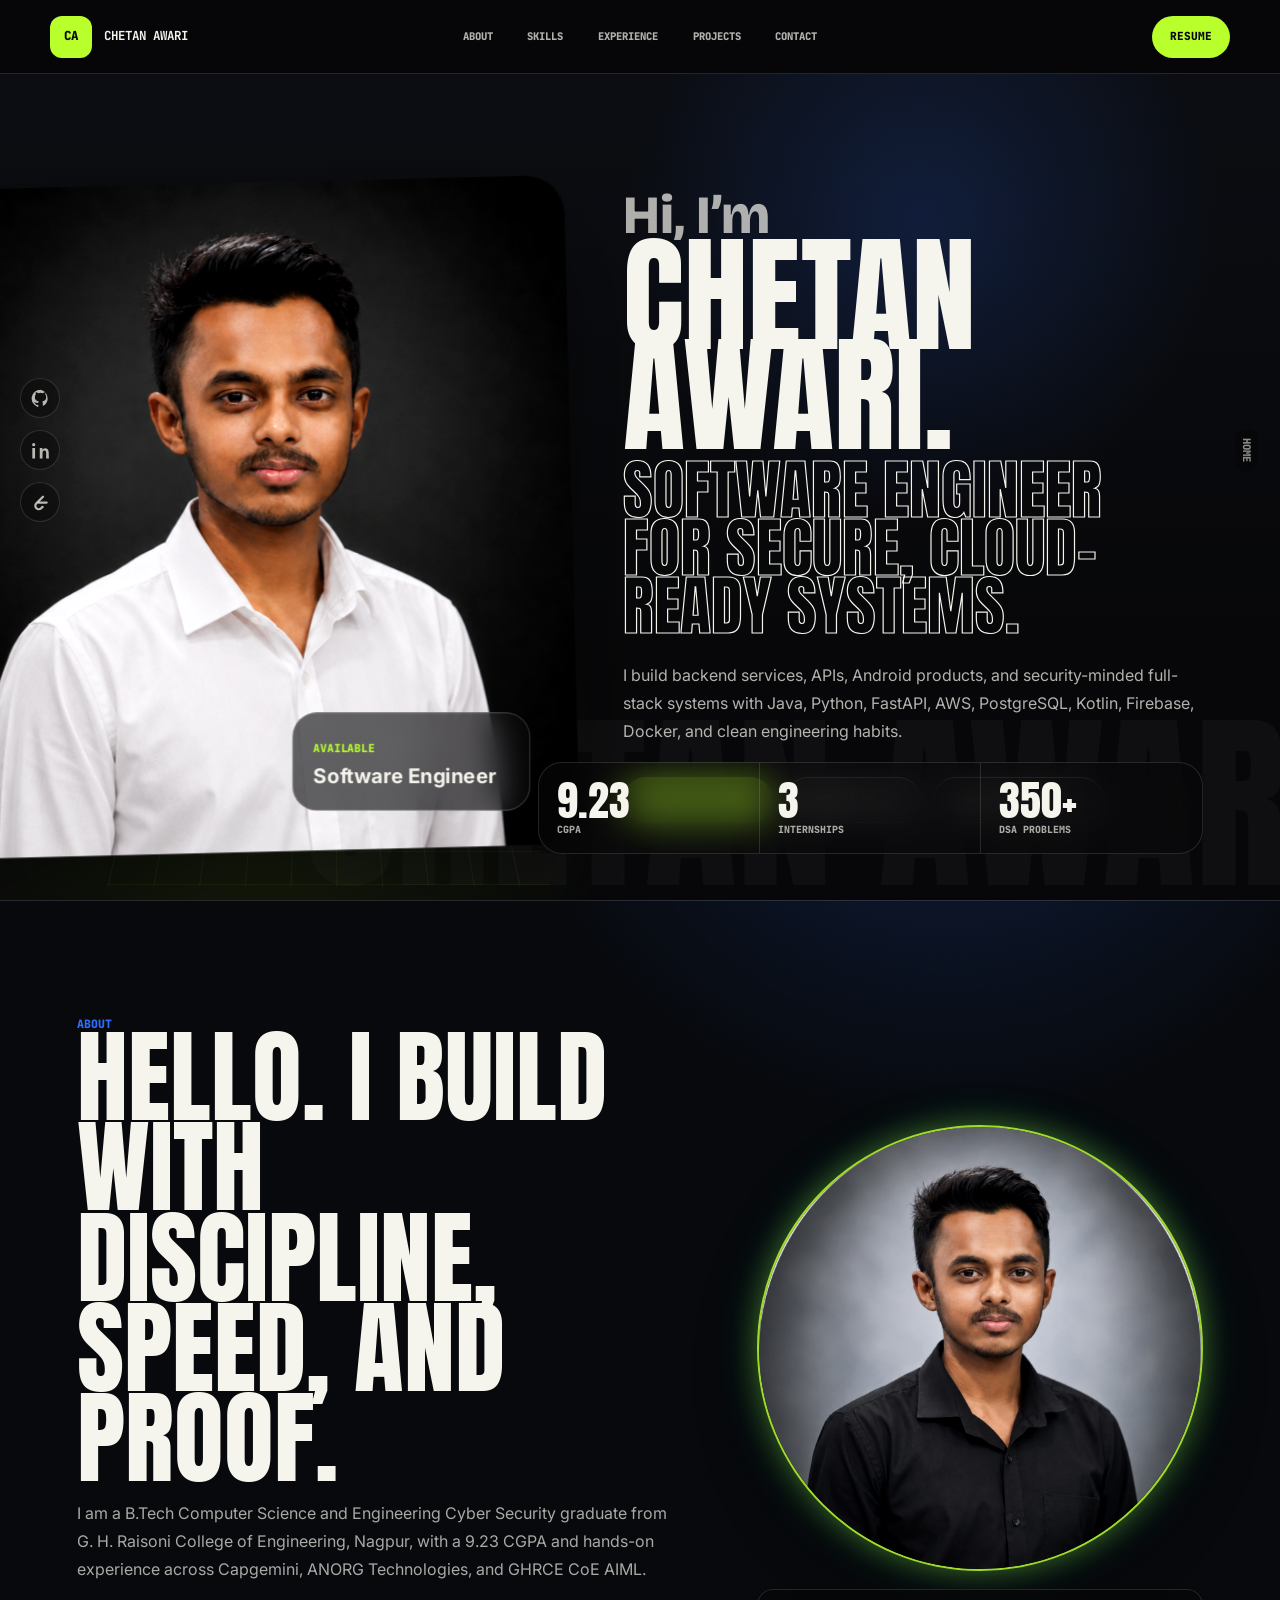
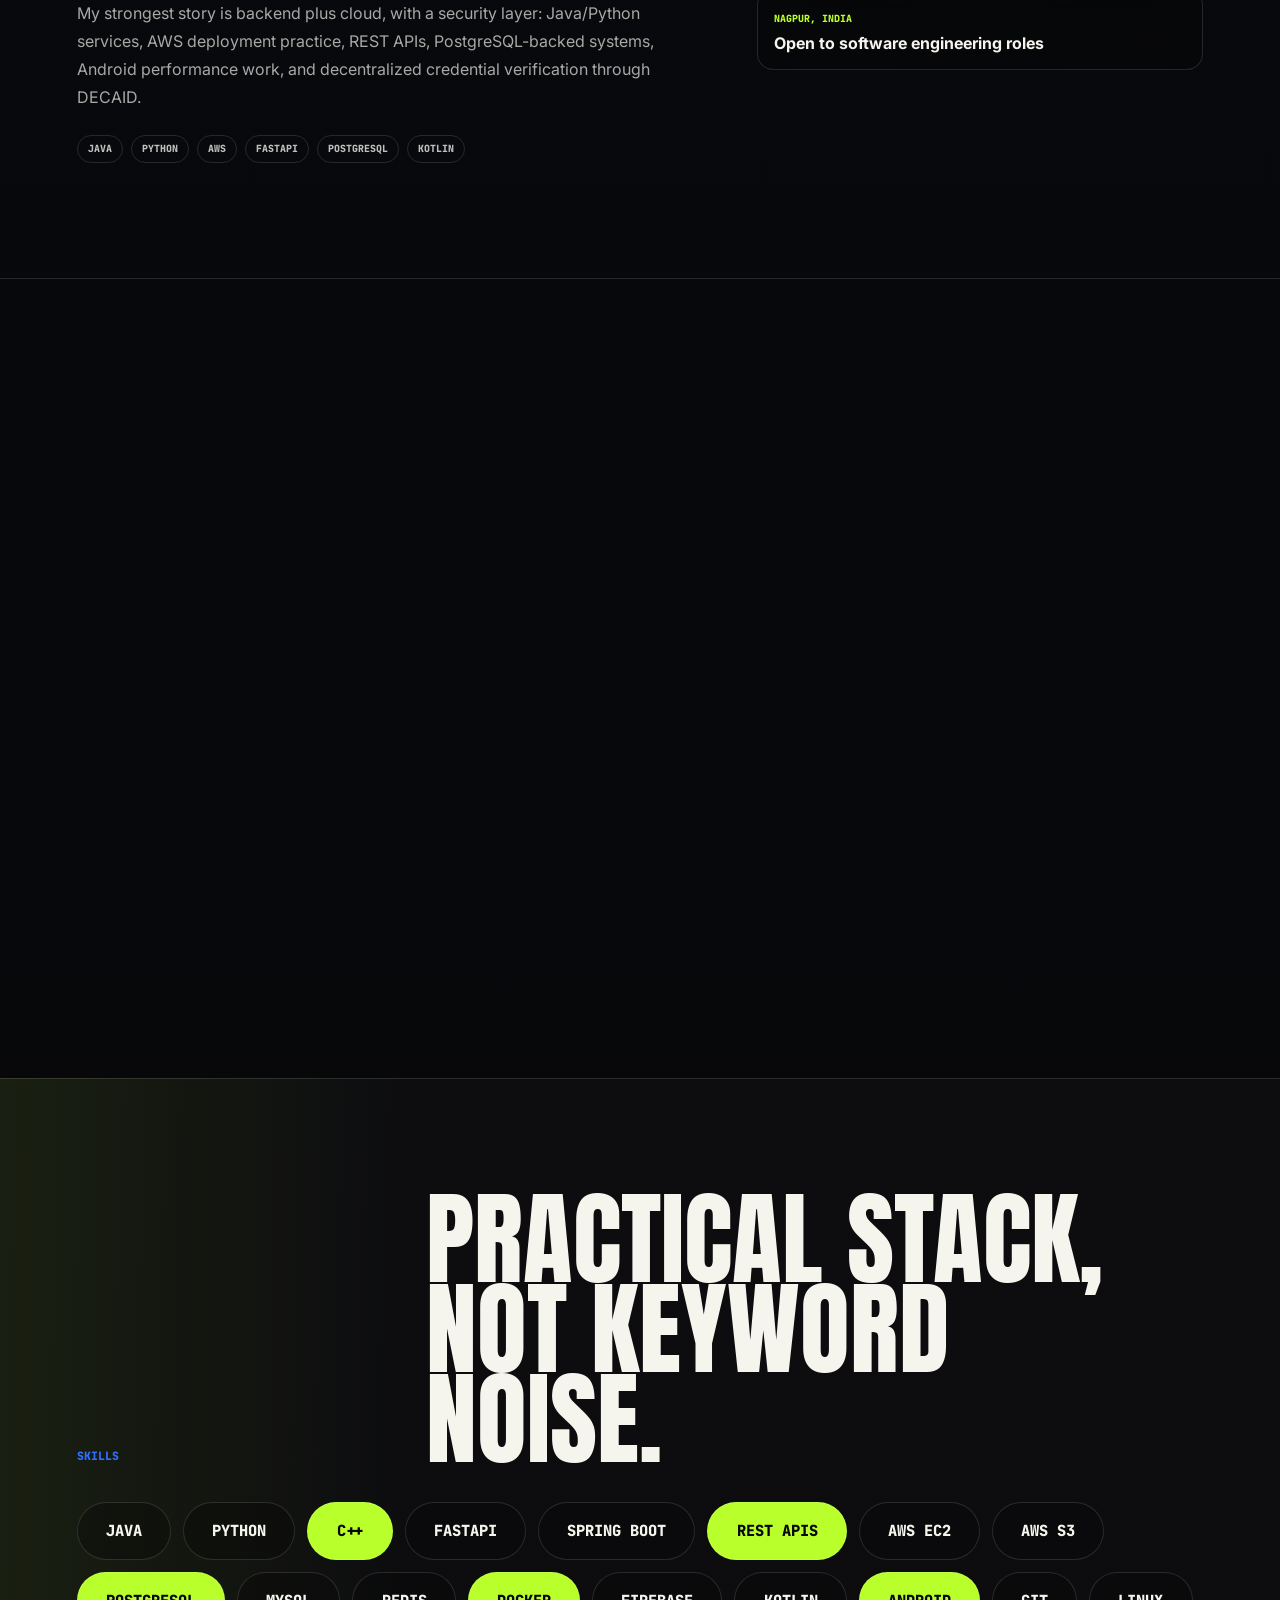
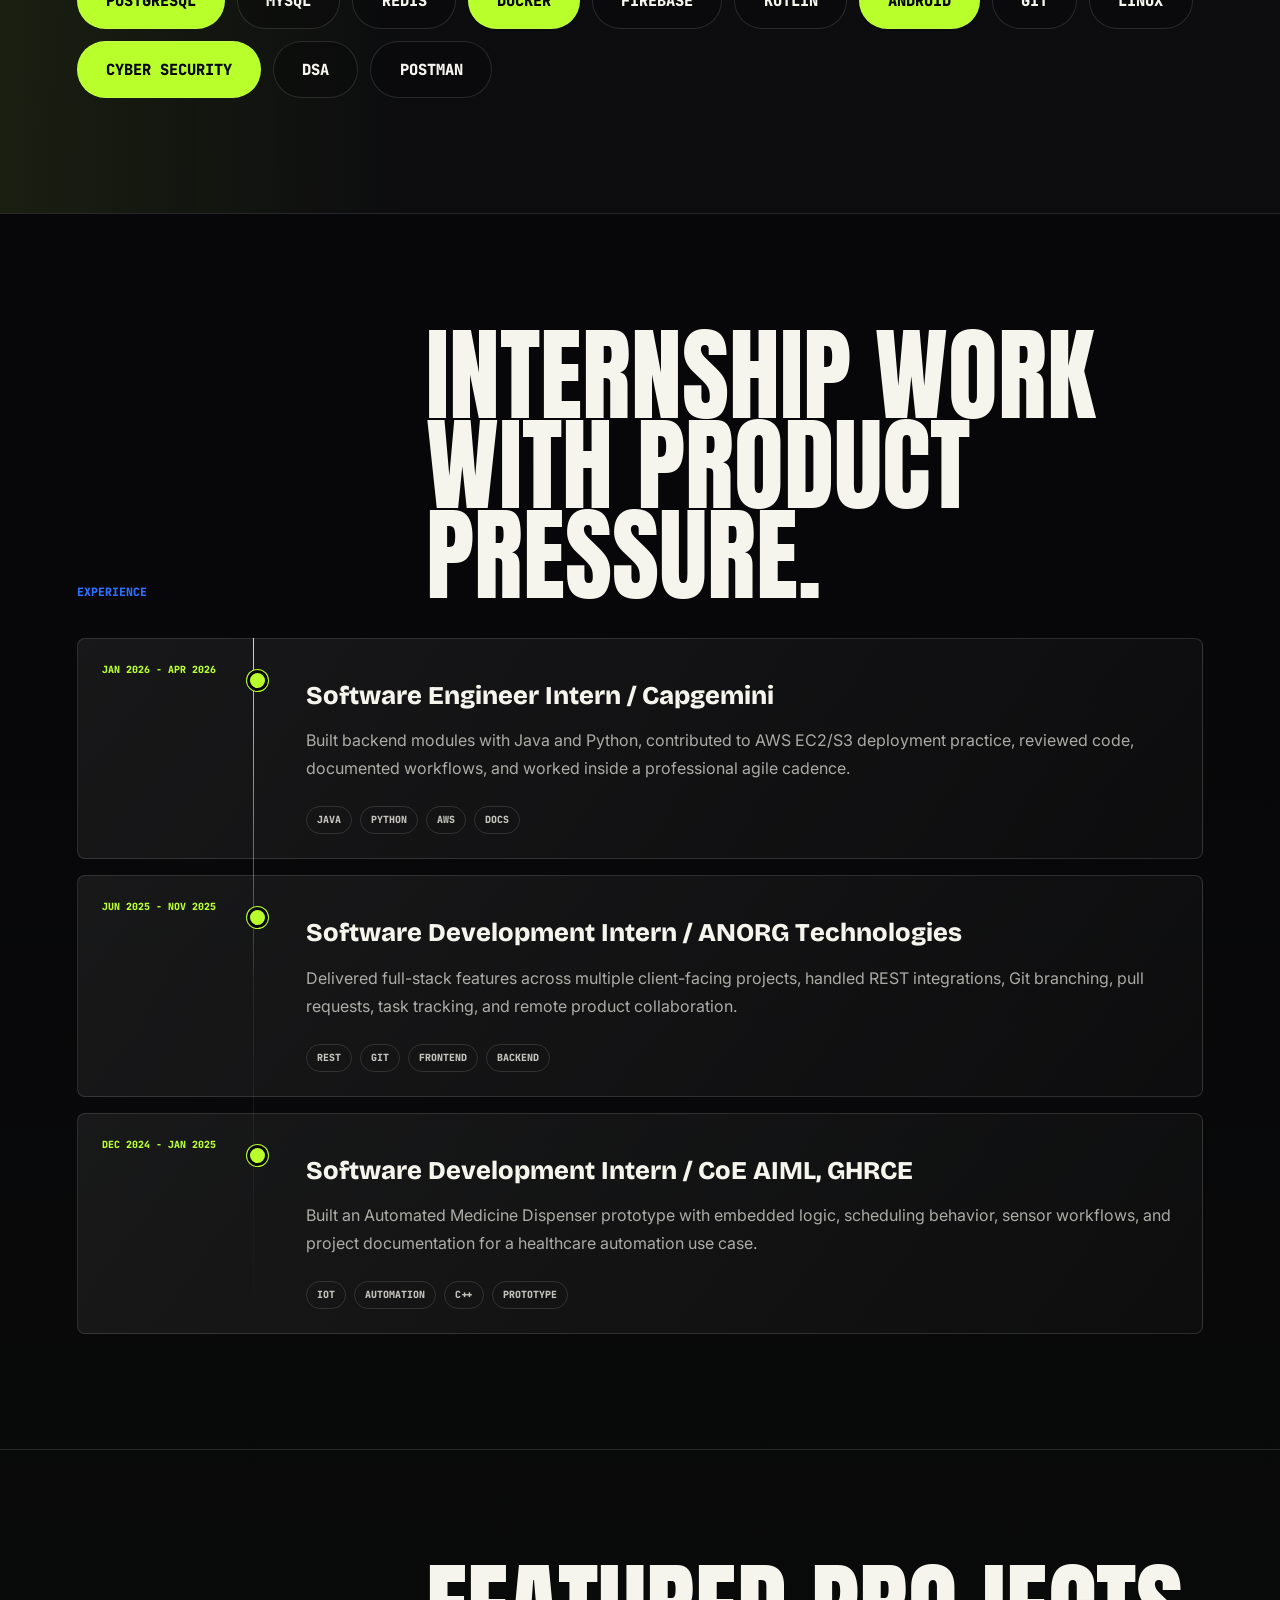
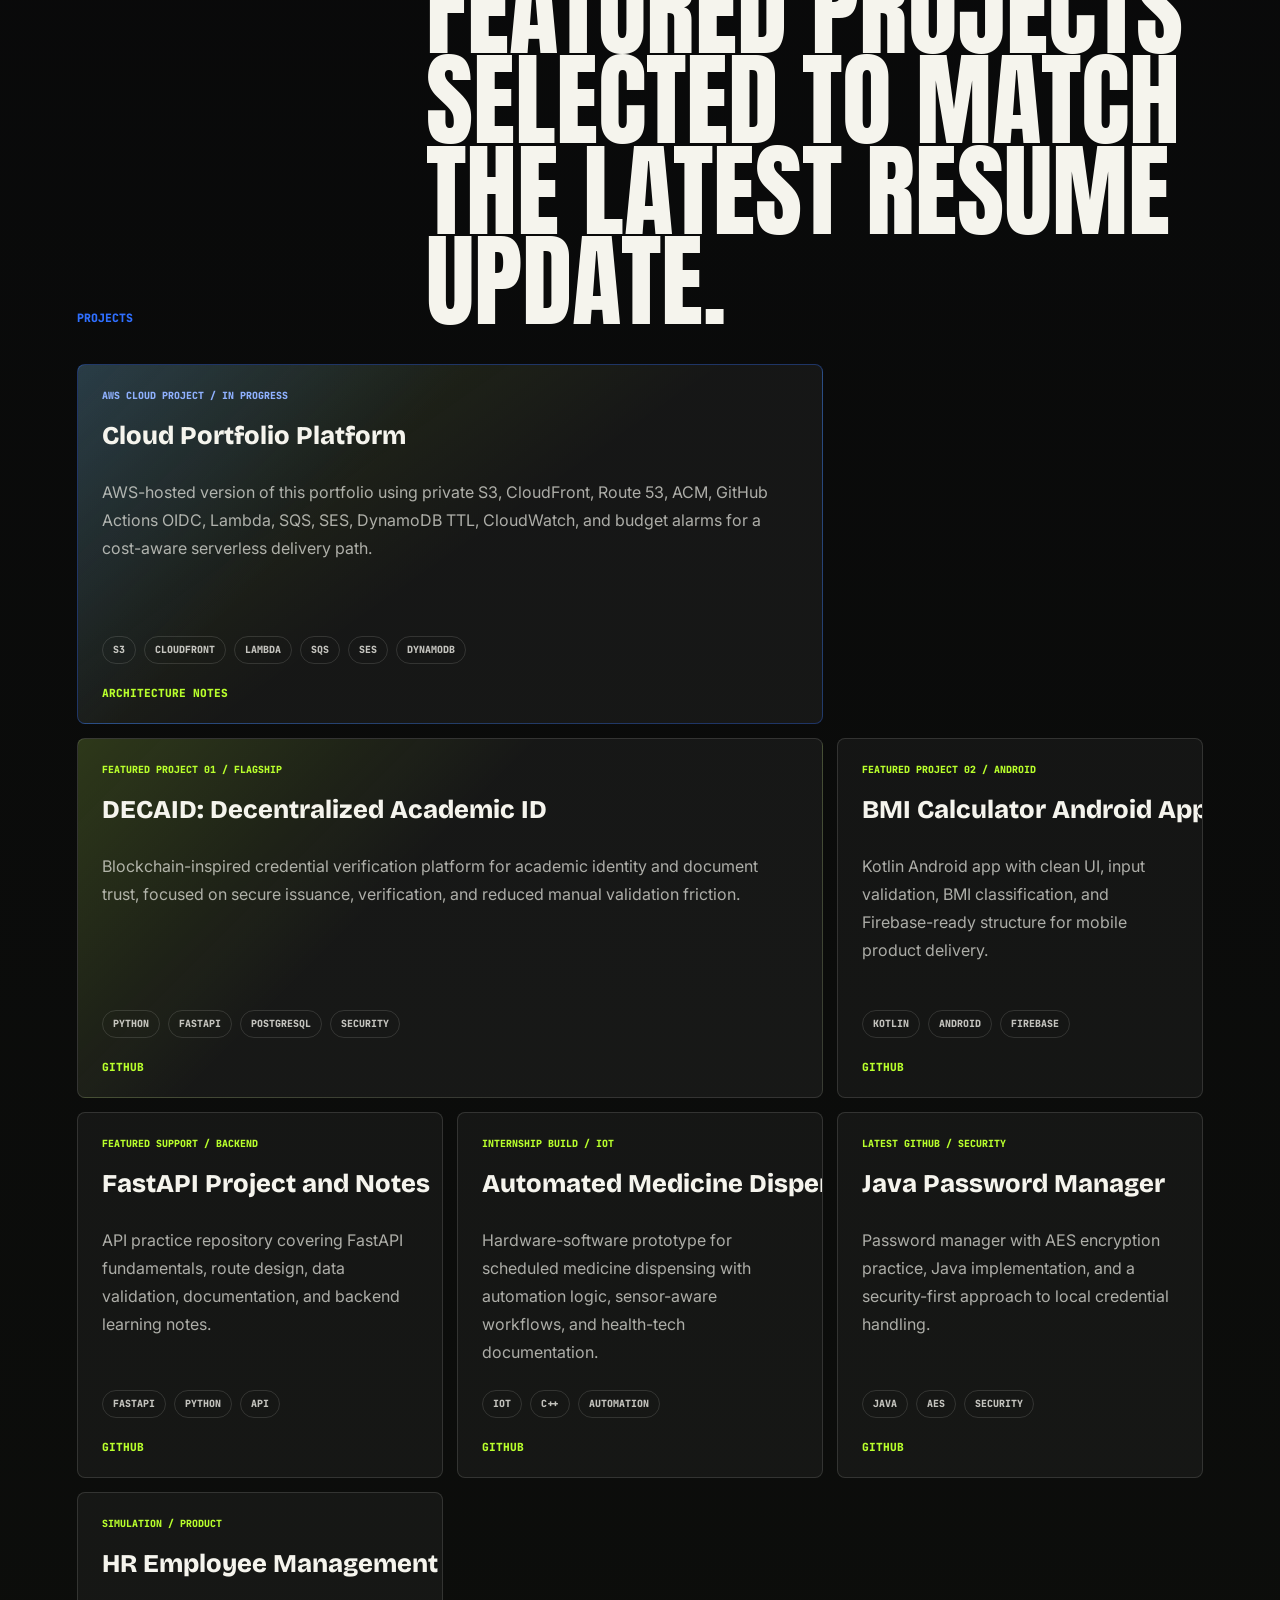
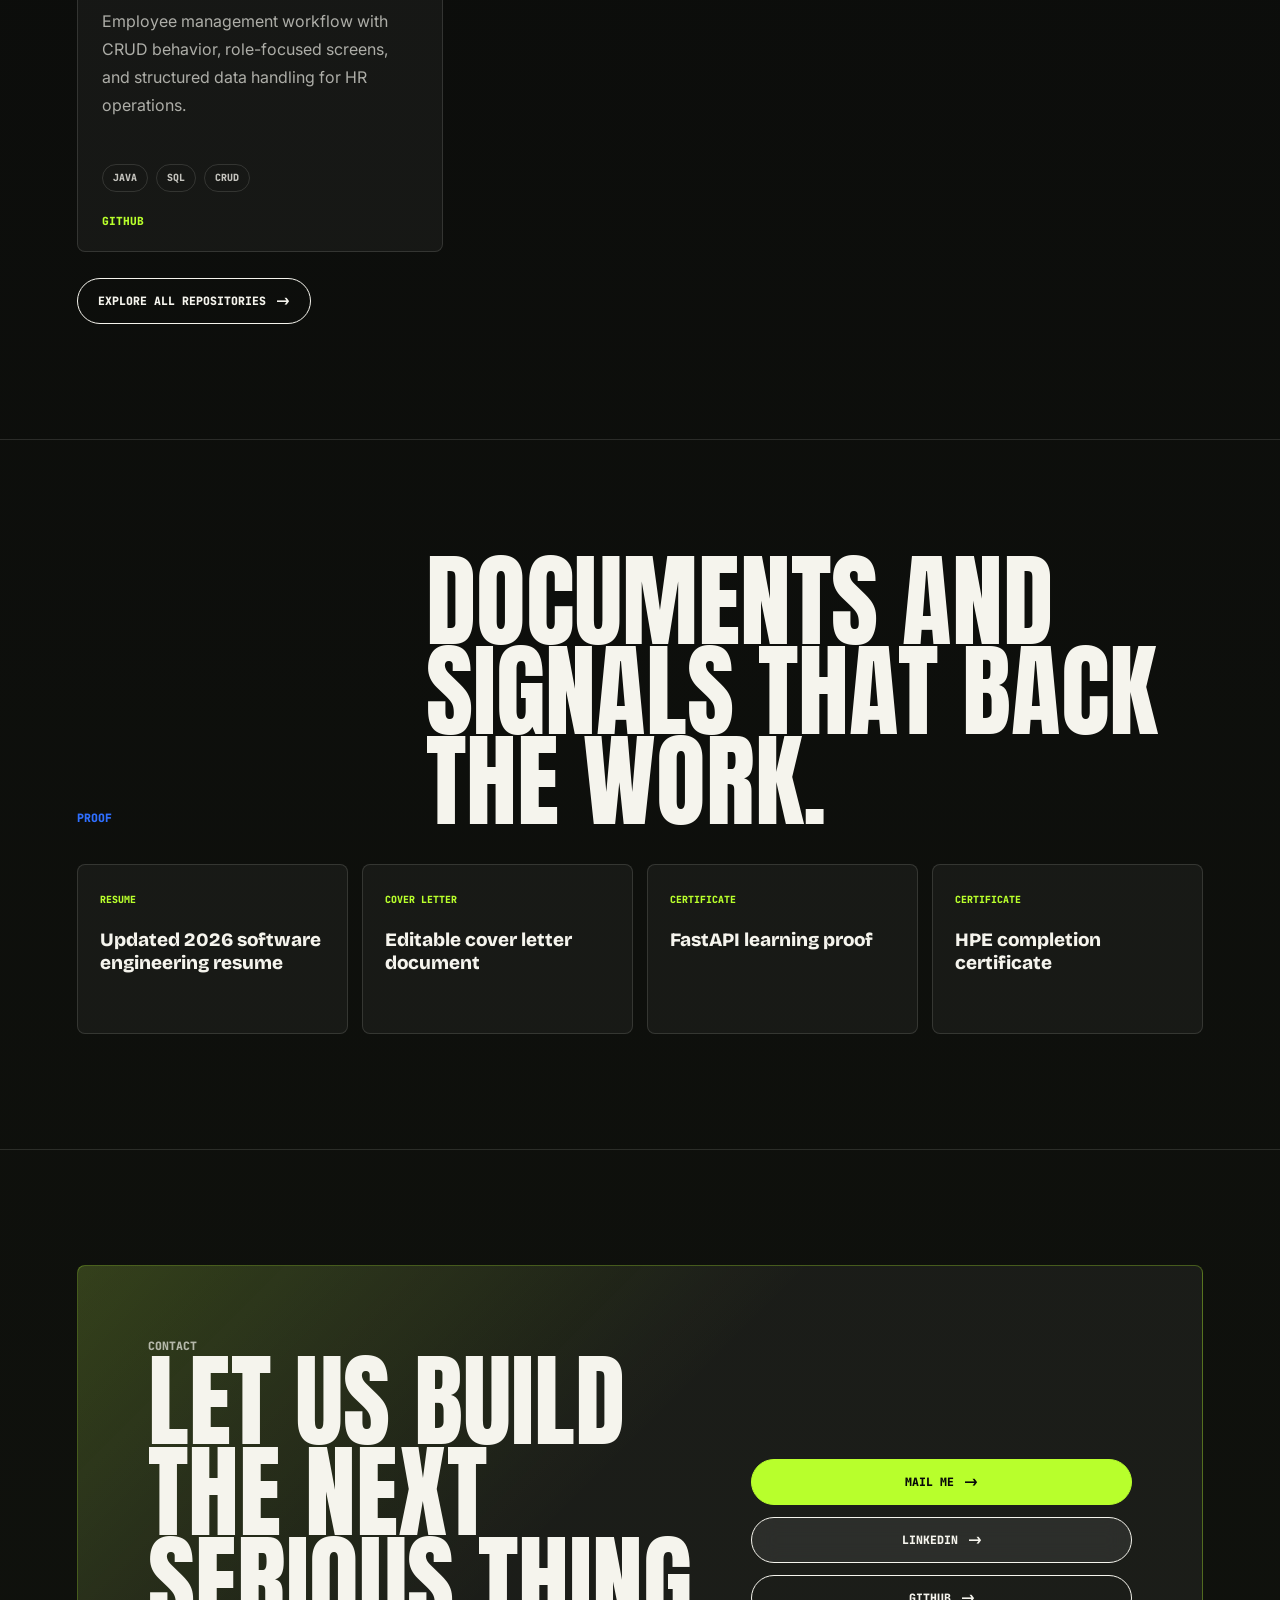
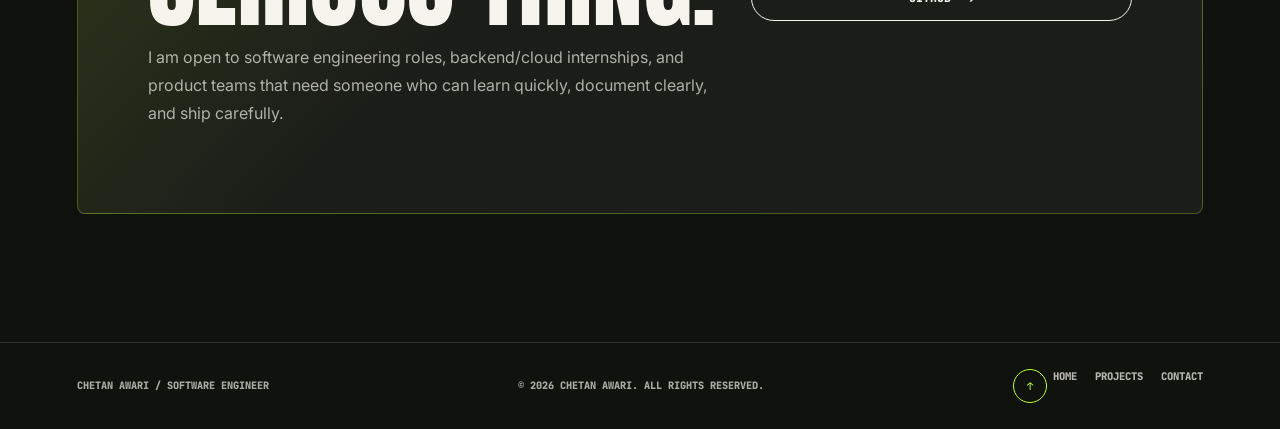
==== commit f19df2d9: "Prepare portfolio for AWS deployment" ====
--- a/index.html
+++ b/index.html
@@ -7,6 +7,7 @@
       name="description"
       content="Chetan Awari portfolio: software engineer focused on backend, cloud, cybersecurity, Android, FastAPI, Java, Python, AWS, and full-stack product work."
     />
+    <meta name="portfolio-event-endpoint" content="" />
     <title>Chetan Awari | Software Engineer</title>
     <link
       rel="icon"
@@ -45,23 +46,23 @@
         <a class="roll-link" href="#projects" data-roll="Projects">Projects</a>
         <a class="roll-link" href="#contact" data-roll="Contact">Contact</a>
       </nav>
-      <a class="nav-cta roll-link" href="assets/documents/Chetan_Awari_Resume_2026.pdf" target="_blank" rel="noreferrer" data-roll="Resume">
+      <a class="nav-cta roll-link" href="assets/documents/Chetan_Awari_Resume_2026.pdf" target="_blank" rel="noreferrer" data-roll="Resume" data-track="resume_open" data-track-label="Header resume">
         Resume
       </a>
     </header>
 
     <aside class="social-rail" aria-label="Social links">
-      <a href="https://github.com/mr-chetan-66" target="_blank" rel="noreferrer" aria-label="GitHub" data-label="GitHub">
+      <a href="https://github.com/mr-chetan-66" target="_blank" rel="noreferrer" aria-label="GitHub" data-label="GitHub" data-track="social_click" data-track-label="GitHub rail">
         <svg viewBox="0 0 24 24" aria-hidden="true">
           <path d="M12 .8a11.2 11.2 0 0 0-3.54 21.82c.56.1.76-.24.76-.54v-2.1c-3.1.67-3.75-1.32-3.75-1.32-.5-1.3-1.24-1.65-1.24-1.65-1.02-.7.08-.68.08-.68 1.13.08 1.73 1.16 1.73 1.16 1 .1 2.63.72 3.22-.4.1-.73.4-1.23.72-1.52-2.47-.28-5.07-1.24-5.07-5.52 0-1.22.44-2.22 1.16-3-.12-.28-.5-1.42.1-2.96 0 0 .94-.3 3.08 1.15a10.58 10.58 0 0 1 5.6 0c2.14-1.45 3.08-1.15 3.08-1.15.6 1.54.22 2.68.1 2.96.72.78 1.16 1.78 1.16 3 0 4.3-2.6 5.23-5.08 5.5.4.35.76 1.03.76 2.08v3.08c0 .3.2.65.77.54A11.2 11.2 0 0 0 12 .8Z" />
         </svg>
       </a>
-      <a href="https://linkedin.com/in/chetan-awari/" target="_blank" rel="noreferrer" aria-label="LinkedIn" data-label="LinkedIn">
+      <a href="https://linkedin.com/in/chetan-awari/" target="_blank" rel="noreferrer" aria-label="LinkedIn" data-label="LinkedIn" data-track="social_click" data-track-label="LinkedIn rail">
         <svg viewBox="0 0 24 24" aria-hidden="true">
           <path d="M5.15 8.74H1.66V22h3.49V8.74ZM5.43 4.63a2 2 0 1 0-4 0 2 2 0 0 0 4 0ZM22.34 14.38c0-3.55-1.9-5.2-4.43-5.2a3.82 3.82 0 0 0-3.46 1.9h-.05V8.74h-3.34V22h3.48v-6.56c0-1.73.33-3.4 2.47-3.4 2.1 0 2.13 1.97 2.13 3.51V22h3.48l-.28-7.62Z" />
         </svg>
       </a>
-      <a href="https://leetcode.com/u/Chetan_Awari/" target="_blank" rel="noreferrer" aria-label="LeetCode" data-label="LeetCode">
+      <a href="https://leetcode.com/u/Chetan_Awari/" target="_blank" rel="noreferrer" aria-label="LeetCode" data-label="LeetCode" data-track="social_click" data-track-label="LeetCode rail">
         <svg viewBox="0 0 24 24" aria-hidden="true">
           <path d="M16.1 3.8a1.44 1.44 0 0 0-2.04 0l-8.3 8.3a5.75 5.75 0 0 0 0 8.13 5.75 5.75 0 0 0 8.14 0l1.68-1.68a1.44 1.44 0 1 0-2.04-2.04l-1.68 1.68a2.87 2.87 0 0 1-4.06-4.06l8.3-8.3a1.44 1.44 0 0 0 0-2.03Z" />
           <path d="M9.8 13.5h9.95a1.44 1.44 0 1 0 0-2.88H9.8a1.44 1.44 0 1 0 0 2.88Z" />
@@ -96,9 +97,9 @@
             Java, Python, FastAPI, AWS, PostgreSQL, Kotlin, Firebase, Docker, and clean engineering habits.
           </p>
           <div class="hero-actions reveal">
-            <a class="btn primary" href="#projects">View My Work</a>
-            <a class="btn glass" href="#contact">Contact Me</a>
-            <a class="btn outline" href="assets/documents/Chetan_Awari_Resume_2026.pdf" target="_blank" rel="noreferrer">
+            <a class="btn primary" href="#projects" data-track="hero_action" data-track-label="View work">View My Work</a>
+            <a class="btn glass" href="#contact" data-track="hero_action" data-track-label="Contact">Contact Me</a>
+            <a class="btn outline" href="assets/documents/Chetan_Awari_Resume_2026.pdf" target="_blank" rel="noreferrer" data-track="resume_open" data-track-label="Hero resume">
               Download Resume
             </a>
           </div>
@@ -232,6 +233,16 @@
           <h2>Featured projects selected to match the latest resume update.</h2>
         </div>
         <div class="projects-grid">
+          <article class="project-card featured cloud-project reveal">
+            <span class="project-label">AWS Cloud Project / In Progress</span>
+            <h3 class="roll-link">Cloud Portfolio Platform</h3>
+            <p>
+              AWS-hosted version of this portfolio using private S3, CloudFront, Route 53, ACM, GitHub Actions OIDC,
+              Lambda, SQS, SES, DynamoDB TTL, CloudWatch, and budget alarms for a cost-aware serverless delivery path.
+            </p>
+            <div class="project-stack"><span>S3</span><span>CloudFront</span><span>Lambda</span><span>SQS</span><span>SES</span><span>DynamoDB</span></div>
+            <a class="project-link" href="docs/aws-architecture.md" data-track="project_click" data-track-label="Cloud Portfolio Platform">Architecture Notes</a>
+          </article>
           <article class="project-card featured reveal">
             <span class="project-label">Featured Project 01 / Flagship</span>
             <h3 class="roll-link">DECAID: Decentralized Academic ID</h3>
@@ -240,7 +251,7 @@
               focused on secure issuance, verification, and reduced manual validation friction.
             </p>
             <div class="project-stack"><span>Python</span><span>FastAPI</span><span>PostgreSQL</span><span>Security</span></div>
-            <a class="project-link" href="https://github.com/mr-chetan-66/DECAID" target="_blank" rel="noreferrer">GitHub</a>
+            <a class="project-link" href="https://github.com/mr-chetan-66/DECAID" target="_blank" rel="noreferrer" data-track="project_click" data-track-label="DECAID">GitHub</a>
           </article>
           <article class="project-card reveal">
             <span class="project-label">Featured Project 02 / Android</span>
@@ -250,7 +261,7 @@
               structure for mobile product delivery.
             </p>
             <div class="project-stack"><span>Kotlin</span><span>Android</span><span>Firebase</span></div>
-            <a class="project-link" href="https://github.com/mr-chetan-66/bmi_calculator_android_app" target="_blank" rel="noreferrer">GitHub</a>
+            <a class="project-link" href="https://github.com/mr-chetan-66/bmi_calculator_android_app" target="_blank" rel="noreferrer" data-track="project_click" data-track-label="BMI Calculator">GitHub</a>
           </article>
           <article class="project-card reveal">
             <span class="project-label">Featured Support / Backend</span>
@@ -260,7 +271,7 @@
               documentation, and backend learning notes.
             </p>
             <div class="project-stack"><span>FastAPI</span><span>Python</span><span>API</span></div>
-            <a class="project-link" href="https://github.com/mr-chetan-66/FastAPI" target="_blank" rel="noreferrer">GitHub</a>
+            <a class="project-link" href="https://github.com/mr-chetan-66/FastAPI" target="_blank" rel="noreferrer" data-track="project_click" data-track-label="FastAPI">GitHub</a>
           </article>
           <article class="project-card reveal">
             <span class="project-label">Internship Build / IoT</span>
@@ -270,7 +281,7 @@
               sensor-aware workflows, and health-tech documentation.
             </p>
             <div class="project-stack"><span>IoT</span><span>C++</span><span>Automation</span></div>
-            <a class="project-link" href="https://github.com/mr-chetan-66/Automated-Medicine-Dispenser-AMDs-" target="_blank" rel="noreferrer">GitHub</a>
+            <a class="project-link" href="https://github.com/mr-chetan-66/Automated-Medicine-Dispenser-AMDs-" target="_blank" rel="noreferrer" data-track="project_click" data-track-label="Automated Medicine Dispenser">GitHub</a>
           </article>
           <article class="project-card reveal">
             <span class="project-label">Latest GitHub / Security</span>
@@ -280,7 +291,7 @@
               approach to local credential handling.
             </p>
             <div class="project-stack"><span>Java</span><span>AES</span><span>Security</span></div>
-            <a class="project-link" href="https://github.com/mr-chetan-66/Java-Password-Manager-with-AES-Encryption" target="_blank" rel="noreferrer">GitHub</a>
+            <a class="project-link" href="https://github.com/mr-chetan-66/Java-Password-Manager-with-AES-Encryption" target="_blank" rel="noreferrer" data-track="project_click" data-track-label="Java Password Manager">GitHub</a>
           </article>
           <article class="project-card reveal">
             <span class="project-label">Simulation / Product</span>
@@ -290,11 +301,11 @@
               data handling for HR operations.
             </p>
             <div class="project-stack"><span>Java</span><span>SQL</span><span>CRUD</span></div>
-            <a class="project-link" href="https://github.com/mr-chetan-66/HR_Employee_Mgmt_Portal" target="_blank" rel="noreferrer">GitHub</a>
+            <a class="project-link" href="https://github.com/mr-chetan-66/HR_Employee_Mgmt_Portal" target="_blank" rel="noreferrer" data-track="project_click" data-track-label="HR Employee Management Portal">GitHub</a>
           </article>
         </div>
         <div class="projects-action reveal">
-          <a class="btn outline" href="https://github.com/mr-chetan-66" target="_blank" rel="noreferrer">Explore All Repositories</a>
+          <a class="btn outline" href="https://github.com/mr-chetan-66" target="_blank" rel="noreferrer" data-track="github_click" data-track-label="Explore all repositories">Explore All Repositories</a>
         </div>
       </section>
 
@@ -304,7 +315,7 @@
           <h2>Documents and signals that back the work.</h2>
         </div>
         <div class="proof-grid">
-          <a class="proof-card reveal" href="assets/documents/Chetan_Awari_Resume_2026.pdf" target="_blank" rel="noreferrer">
+          <a class="proof-card reveal" href="assets/documents/Chetan_Awari_Resume_2026.pdf" target="_blank" rel="noreferrer" data-track="resume_open" data-track-label="Proof resume">
             <span>Resume</span>
             <strong>Updated 2026 software engineering resume</strong>
           </a>
@@ -339,18 +350,18 @@
                 Mail Me
               </button>
               <div class="email-options" id="emailOptions" role="menu" aria-label="Choose email service">
-                <a role="menuitem" href="mailto:chetanawari2002@gmail.com">
+                <a role="menuitem" href="mailto:chetanawari2002@gmail.com" data-track="email_click" data-track-label="Gmail">
                   <span>Gmail</span>
                   <strong>chetanawari2002@gmail.com</strong>
                 </a>
-                <a role="menuitem" href="mailto:chetanawari2002@outlook.com">
+                <a role="menuitem" href="mailto:chetanawari2002@outlook.com" data-track="email_click" data-track-label="Outlook">
                   <span>Outlook</span>
                   <strong>chetanawari2002@outlook.com</strong>
                 </a>
               </div>
             </div>
-            <a class="btn glass roll-link" href="https://linkedin.com/in/chetan-awari/" target="_blank" rel="noreferrer">LinkedIn</a>
-            <a class="btn outline roll-link" href="https://github.com/mr-chetan-66" target="_blank" rel="noreferrer">GitHub</a>
+            <a class="btn glass roll-link" href="https://linkedin.com/in/chetan-awari/" target="_blank" rel="noreferrer" data-track="social_click" data-track-label="LinkedIn contact">LinkedIn</a>
+            <a class="btn outline roll-link" href="https://github.com/mr-chetan-66" target="_blank" rel="noreferrer" data-track="social_click" data-track-label="GitHub contact">GitHub</a>
           </div>
         </div>
       </section>
--- a/styles.css
+++ b/styles.css
@@ -995,6 +995,18 @@
     rgba(255, 255, 255, 0.05);
 }
 
+.project-card.cloud-project {
+  border-color: rgba(47, 111, 255, 0.34);
+  background:
+    linear-gradient(135deg, rgba(47, 111, 255, 0.2), transparent 36%),
+    linear-gradient(145deg, rgba(184, 255, 44, 0.11), transparent 52%),
+    rgba(255, 255, 255, 0.05);
+}
+
+.project-card.cloud-project .project-label {
+  color: #8fb1ff;
+}
+
 .project-card:hover {
   transform: translateY(-4px);
   border-color: rgba(184, 255, 44, 0.45);
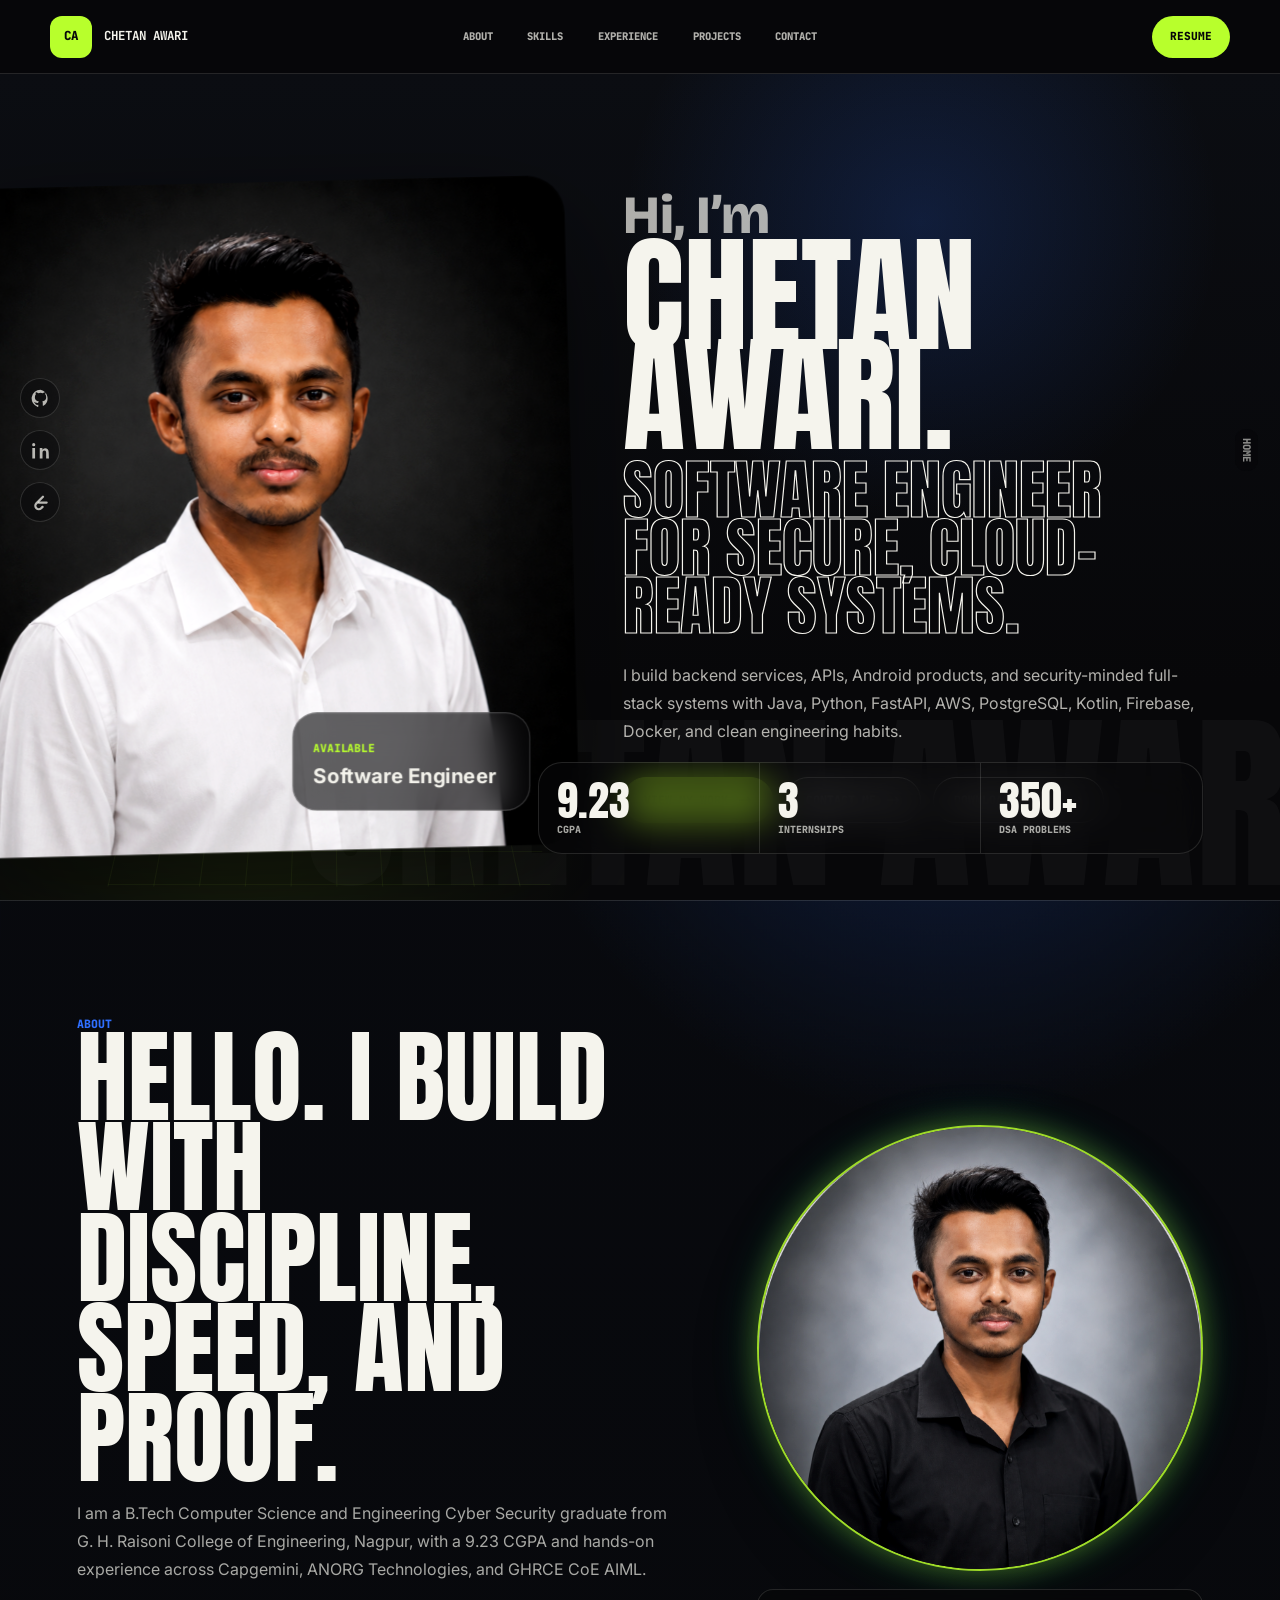
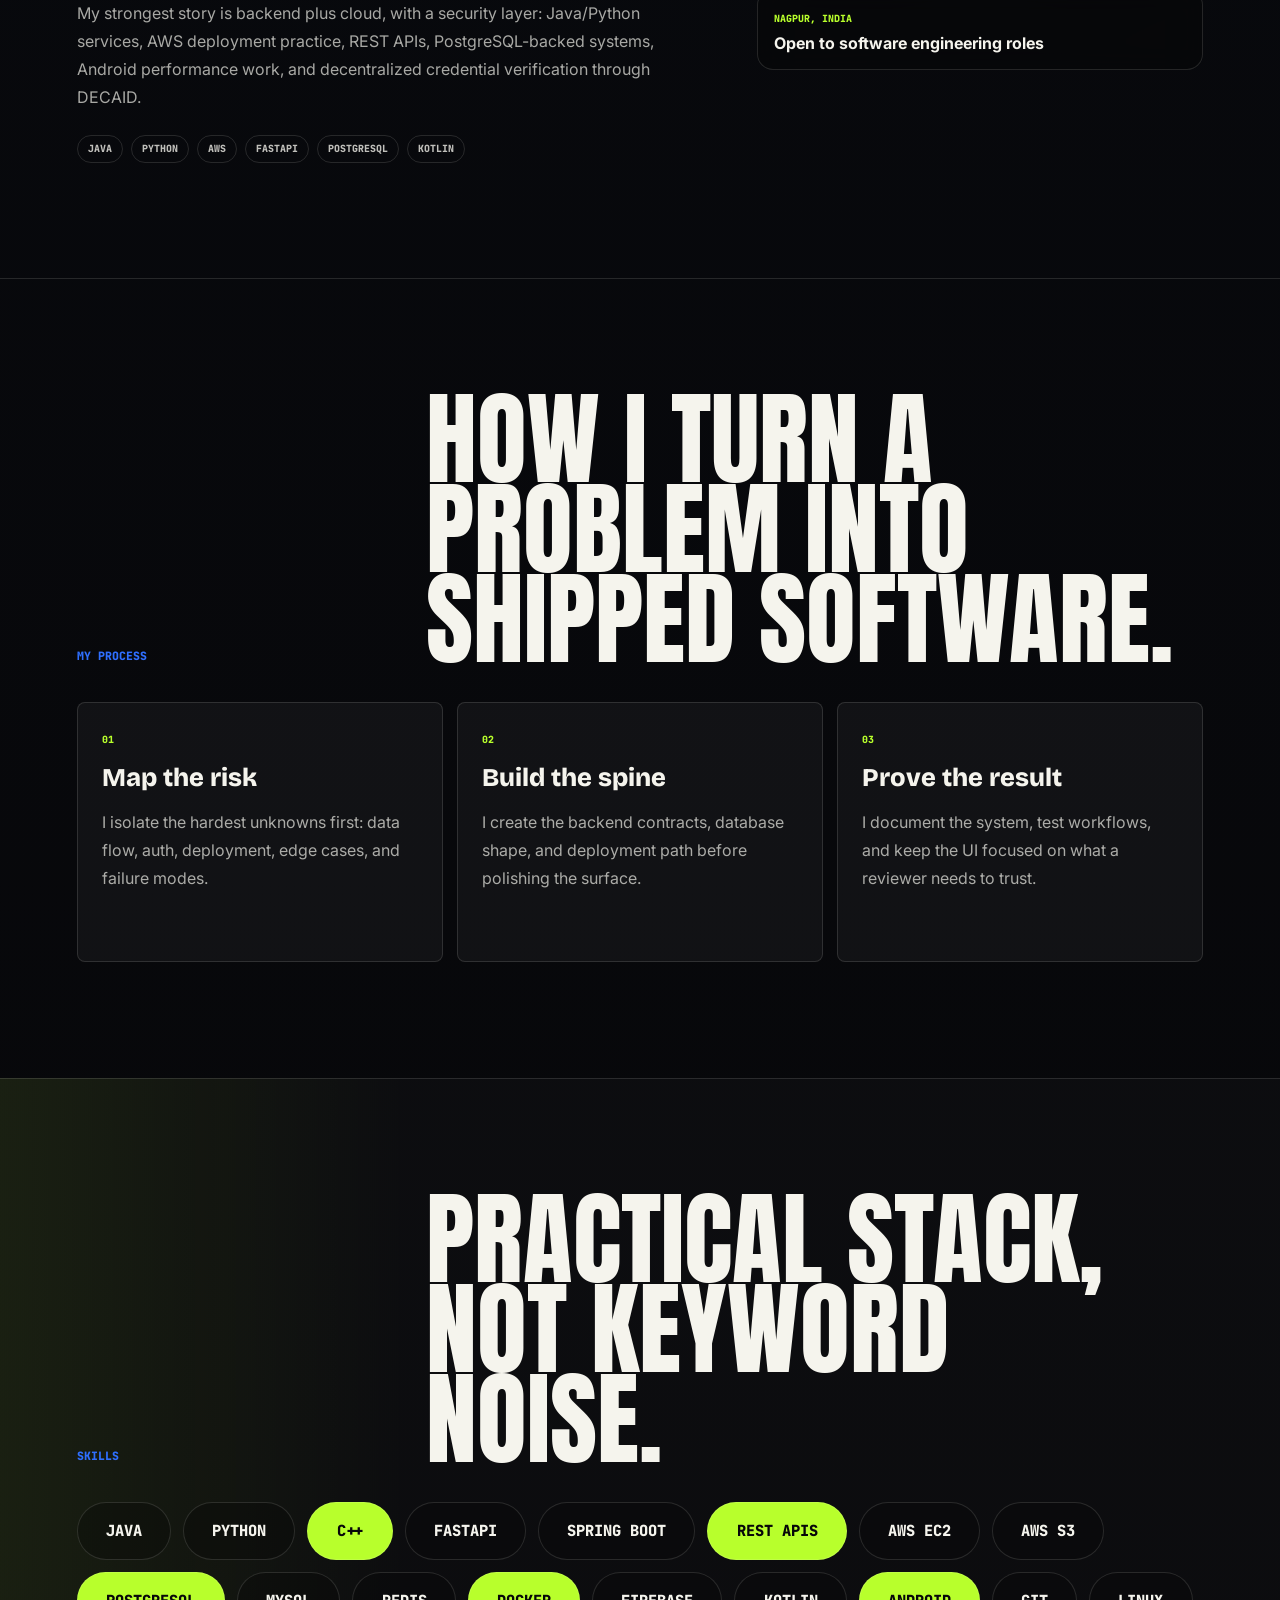
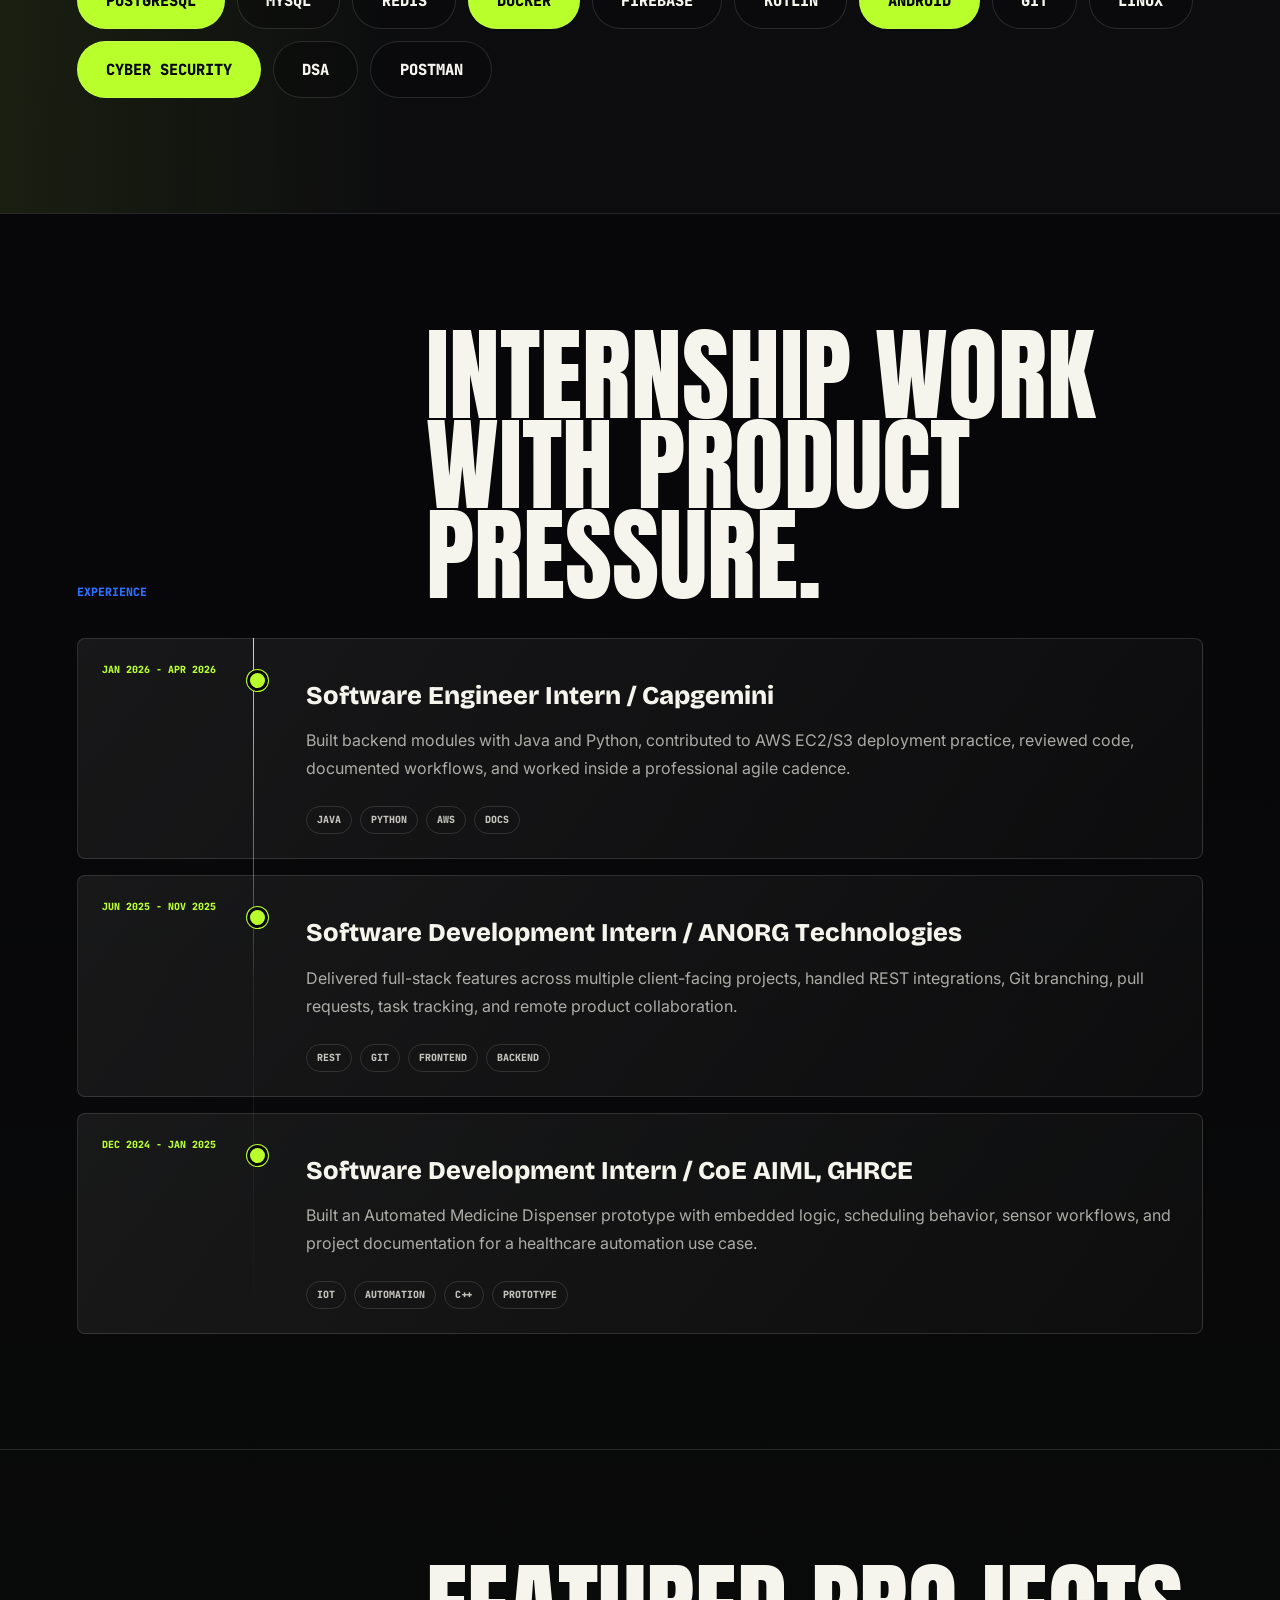
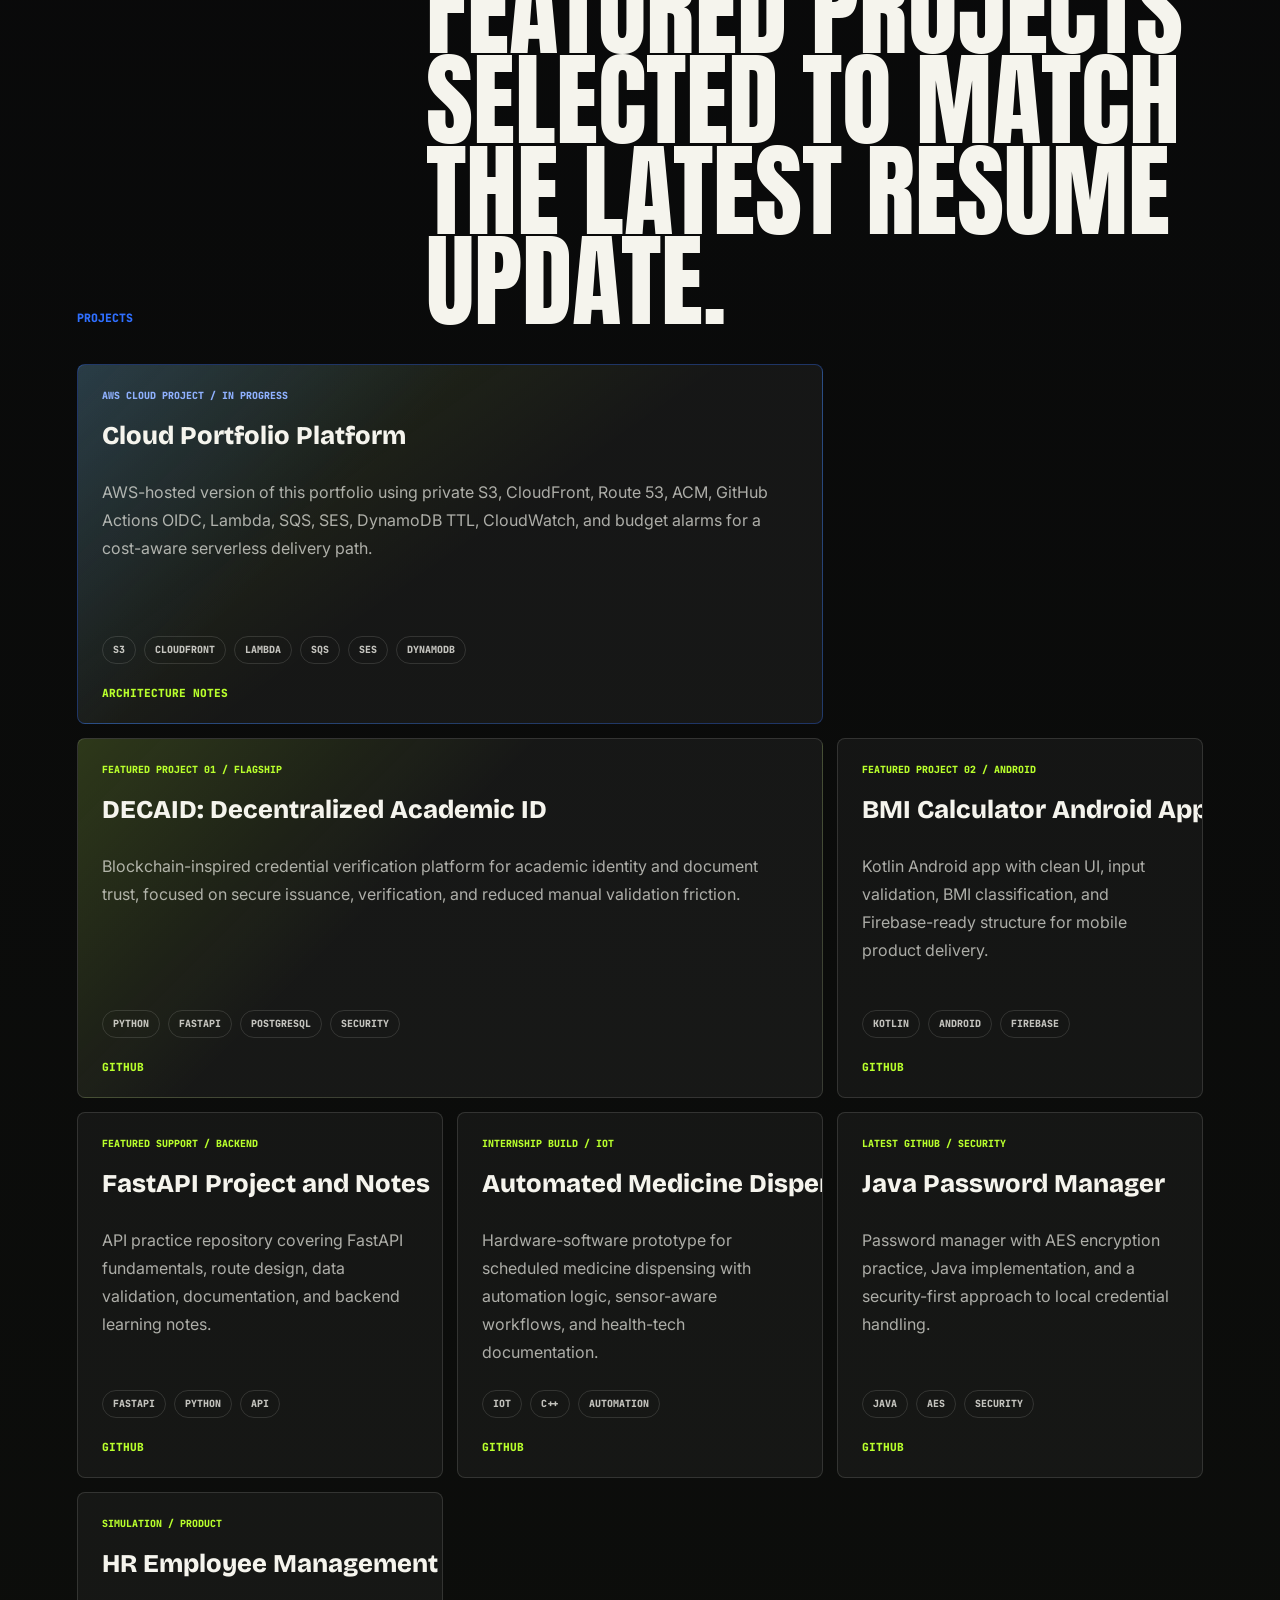
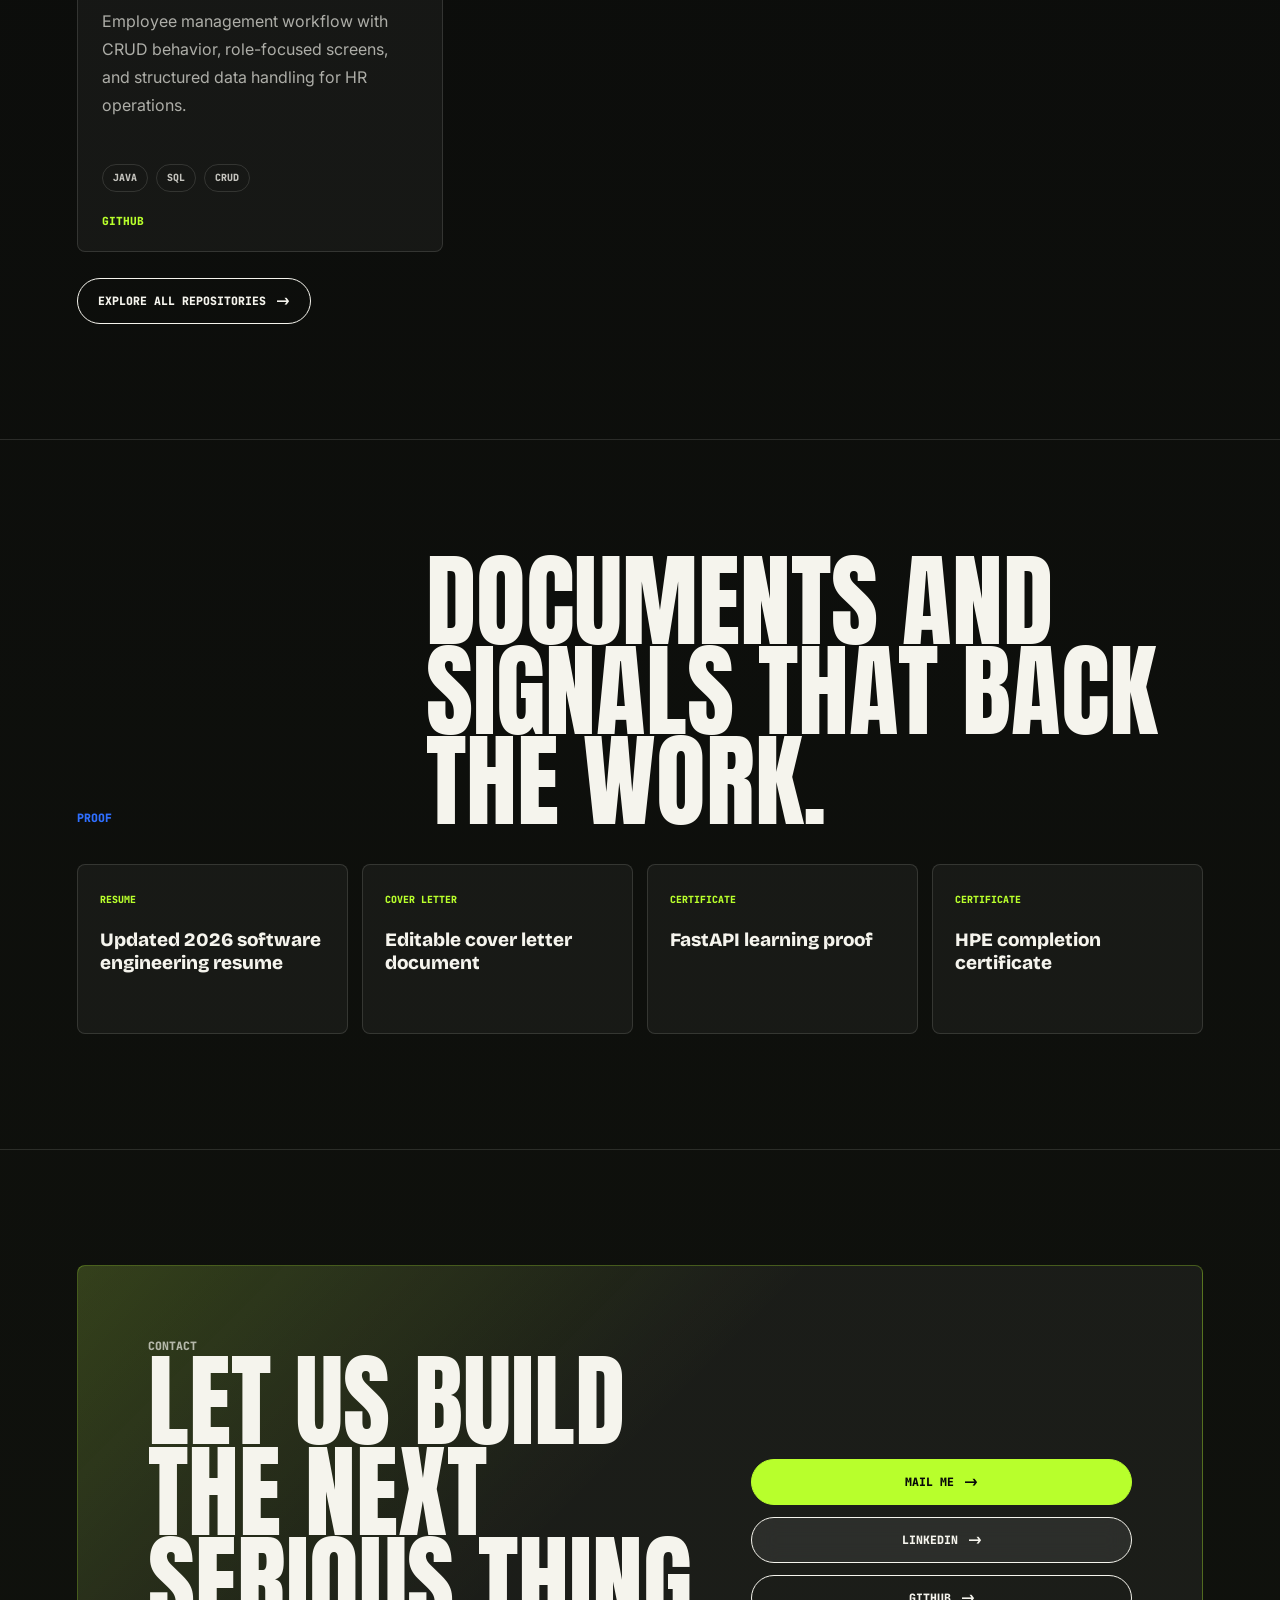
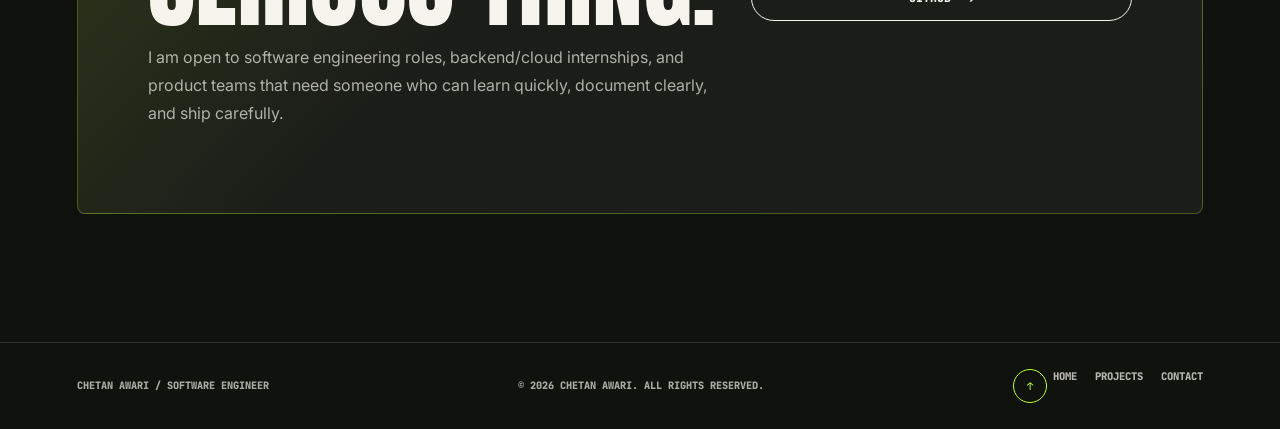
==== commit 631e80b9: "Track nav and contact clicks" ====
--- a/index.html
+++ b/index.html
@@ -7,7 +7,7 @@
       name="description"
       content="Chetan Awari portfolio: software engineer focused on backend, cloud, cybersecurity, Android, FastAPI, Java, Python, AWS, and full-stack product work."
     />
-    <meta name="portfolio-event-endpoint" content="" />
+    <meta name="portfolio-event-endpoint" content="https://ysvig6jkrng3h2y35qguyjv5240uzpyz.lambda-url.ap-south-1.on.aws/" />
     <title>Chetan Awari | Software Engineer</title>
     <link
       rel="icon"
@@ -35,16 +35,16 @@
     <div class="section-flash" id="sectionFlash" aria-hidden="true">Home</div>
 
     <header class="site-header">
-      <a class="wordmark" href="#top" aria-label="Chetan Awari home">
+      <a class="wordmark" href="#top" aria-label="Chetan Awari home" data-track="nav_click" data-track-label="Header home">
         <span class="wordmark-badge">CA</span>
         <strong class="roll-link" data-roll="Chetan Awari">Chetan Awari</strong>
       </a>
       <nav class="site-nav" aria-label="Primary navigation">
-        <a class="roll-link" href="#about" data-roll="About">About</a>
-        <a class="roll-link" href="#skills" data-roll="Skills">Skills</a>
-        <a class="roll-link" href="#experience" data-roll="Experience">Experience</a>
-        <a class="roll-link" href="#projects" data-roll="Projects">Projects</a>
-        <a class="roll-link" href="#contact" data-roll="Contact">Contact</a>
+        <a class="roll-link" href="#about" data-roll="About" data-track="nav_click" data-track-label="Header about">About</a>
+        <a class="roll-link" href="#skills" data-roll="Skills" data-track="nav_click" data-track-label="Header skills">Skills</a>
+        <a class="roll-link" href="#experience" data-roll="Experience" data-track="nav_click" data-track-label="Header experience">Experience</a>
+        <a class="roll-link" href="#projects" data-roll="Projects" data-track="nav_click" data-track-label="Header projects">Projects</a>
+        <a class="roll-link" href="#contact" data-roll="Contact" data-track="nav_click" data-track-label="Header contact">Contact</a>
       </nav>
       <a class="nav-cta roll-link" href="assets/documents/Chetan_Awari_Resume_2026.pdf" target="_blank" rel="noreferrer" data-roll="Resume" data-track="resume_open" data-track-label="Header resume">
         Resume
@@ -52,7 +52,7 @@
     </header>
 
     <aside class="social-rail" aria-label="Social links">
-      <a href="https://github.com/mr-chetan-66" target="_blank" rel="noreferrer" aria-label="GitHub" data-label="GitHub" data-track="social_click" data-track-label="GitHub rail">
+      <a href="https://github.com/mr-chetan-66" target="_blank" rel="noreferrer" aria-label="GitHub" data-label="GitHub" data-track="github_click" data-track-label="GitHub rail">
         <svg viewBox="0 0 24 24" aria-hidden="true">
           <path d="M12 .8a11.2 11.2 0 0 0-3.54 21.82c.56.1.76-.24.76-.54v-2.1c-3.1.67-3.75-1.32-3.75-1.32-.5-1.3-1.24-1.65-1.24-1.65-1.02-.7.08-.68.08-.68 1.13.08 1.73 1.16 1.73 1.16 1 .1 2.63.72 3.22-.4.1-.73.4-1.23.72-1.52-2.47-.28-5.07-1.24-5.07-5.52 0-1.22.44-2.22 1.16-3-.12-.28-.5-1.42.1-2.96 0 0 .94-.3 3.08 1.15a10.58 10.58 0 0 1 5.6 0c2.14-1.45 3.08-1.15 3.08-1.15.6 1.54.22 2.68.1 2.96.72.78 1.16 1.78 1.16 3 0 4.3-2.6 5.23-5.08 5.5.4.35.76 1.03.76 2.08v3.08c0 .3.2.65.77.54A11.2 11.2 0 0 0 12 .8Z" />
         </svg>
@@ -361,7 +361,7 @@
               </div>
             </div>
             <a class="btn glass roll-link" href="https://linkedin.com/in/chetan-awari/" target="_blank" rel="noreferrer" data-track="social_click" data-track-label="LinkedIn contact">LinkedIn</a>
-            <a class="btn outline roll-link" href="https://github.com/mr-chetan-66" target="_blank" rel="noreferrer" data-track="social_click" data-track-label="GitHub contact">GitHub</a>
+            <a class="btn outline roll-link" href="https://github.com/mr-chetan-66" target="_blank" rel="noreferrer" data-track="github_click" data-track-label="GitHub contact">GitHub</a>
           </div>
         </div>
       </section>
@@ -371,9 +371,9 @@
       <p>Chetan Awari / Software Engineer</p>
       <p>© 2026 Chetan Awari. All rights reserved.</p>
       <nav aria-label="Footer links">
-        <a href="#home" class="footer-back-to-top" data-hover="Back to top">Home</a>
-        <a href="#projects">Projects</a>
-        <a href="#contact">Contact</a>
+        <a href="#home" class="footer-back-to-top" data-hover="Back to top" data-track="nav_click" data-track-label="Footer home">Home</a>
+        <a href="#projects" data-track="nav_click" data-track-label="Footer projects">Projects</a>
+        <a href="#contact" data-track="nav_click" data-track-label="Footer contact">Contact</a>
       </nav>
     </footer>
 
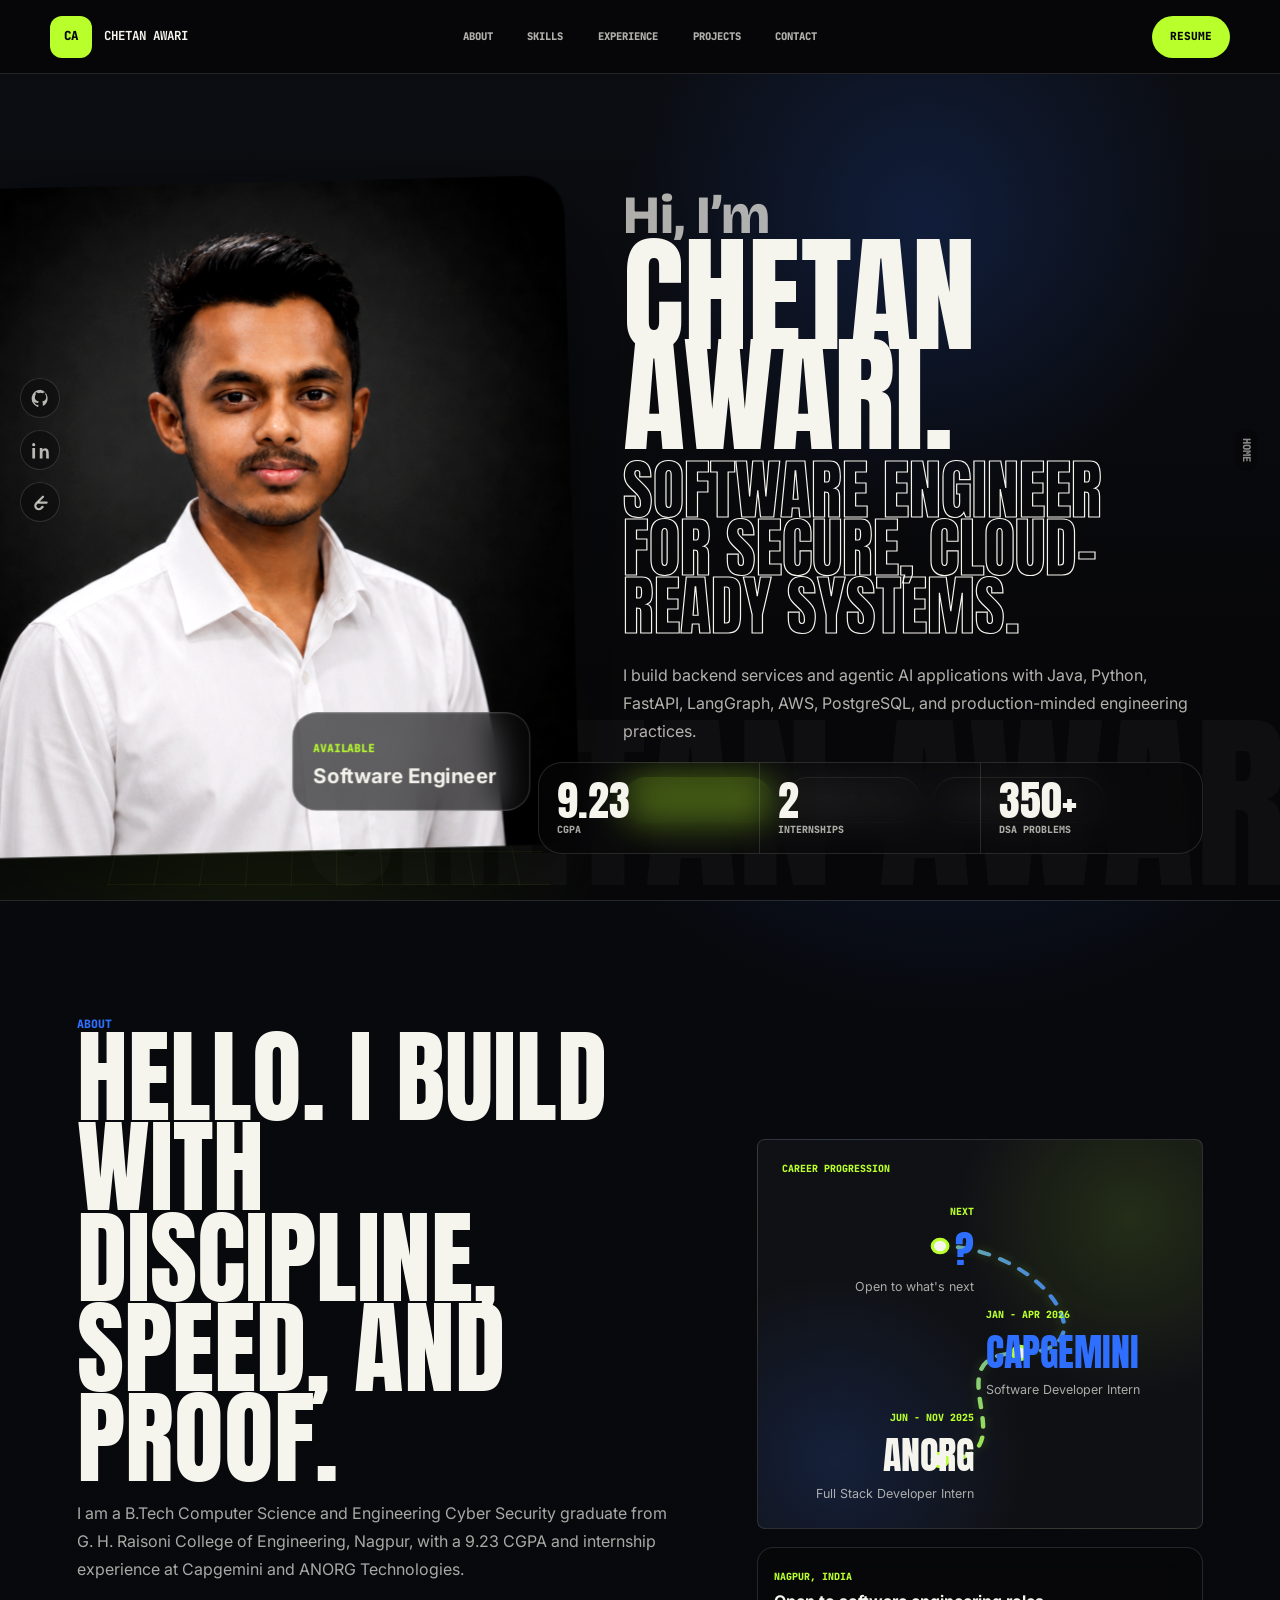
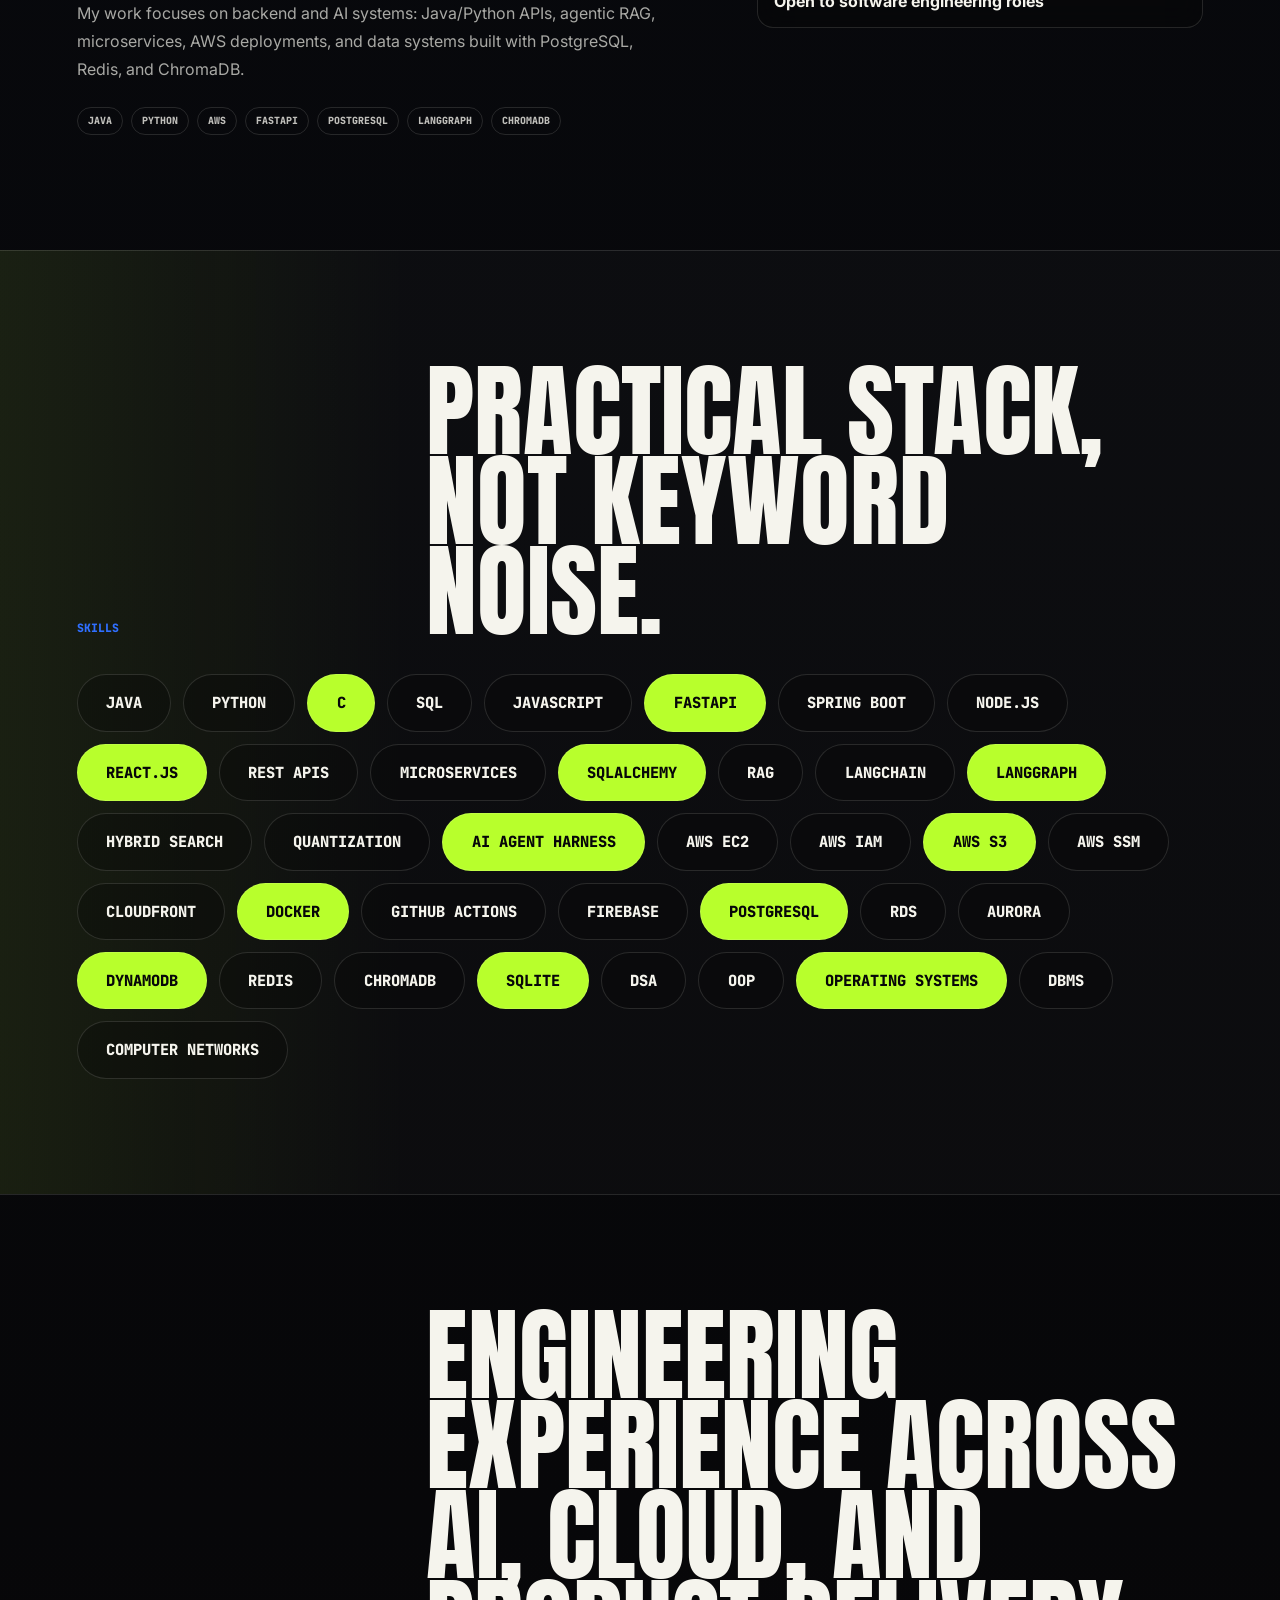
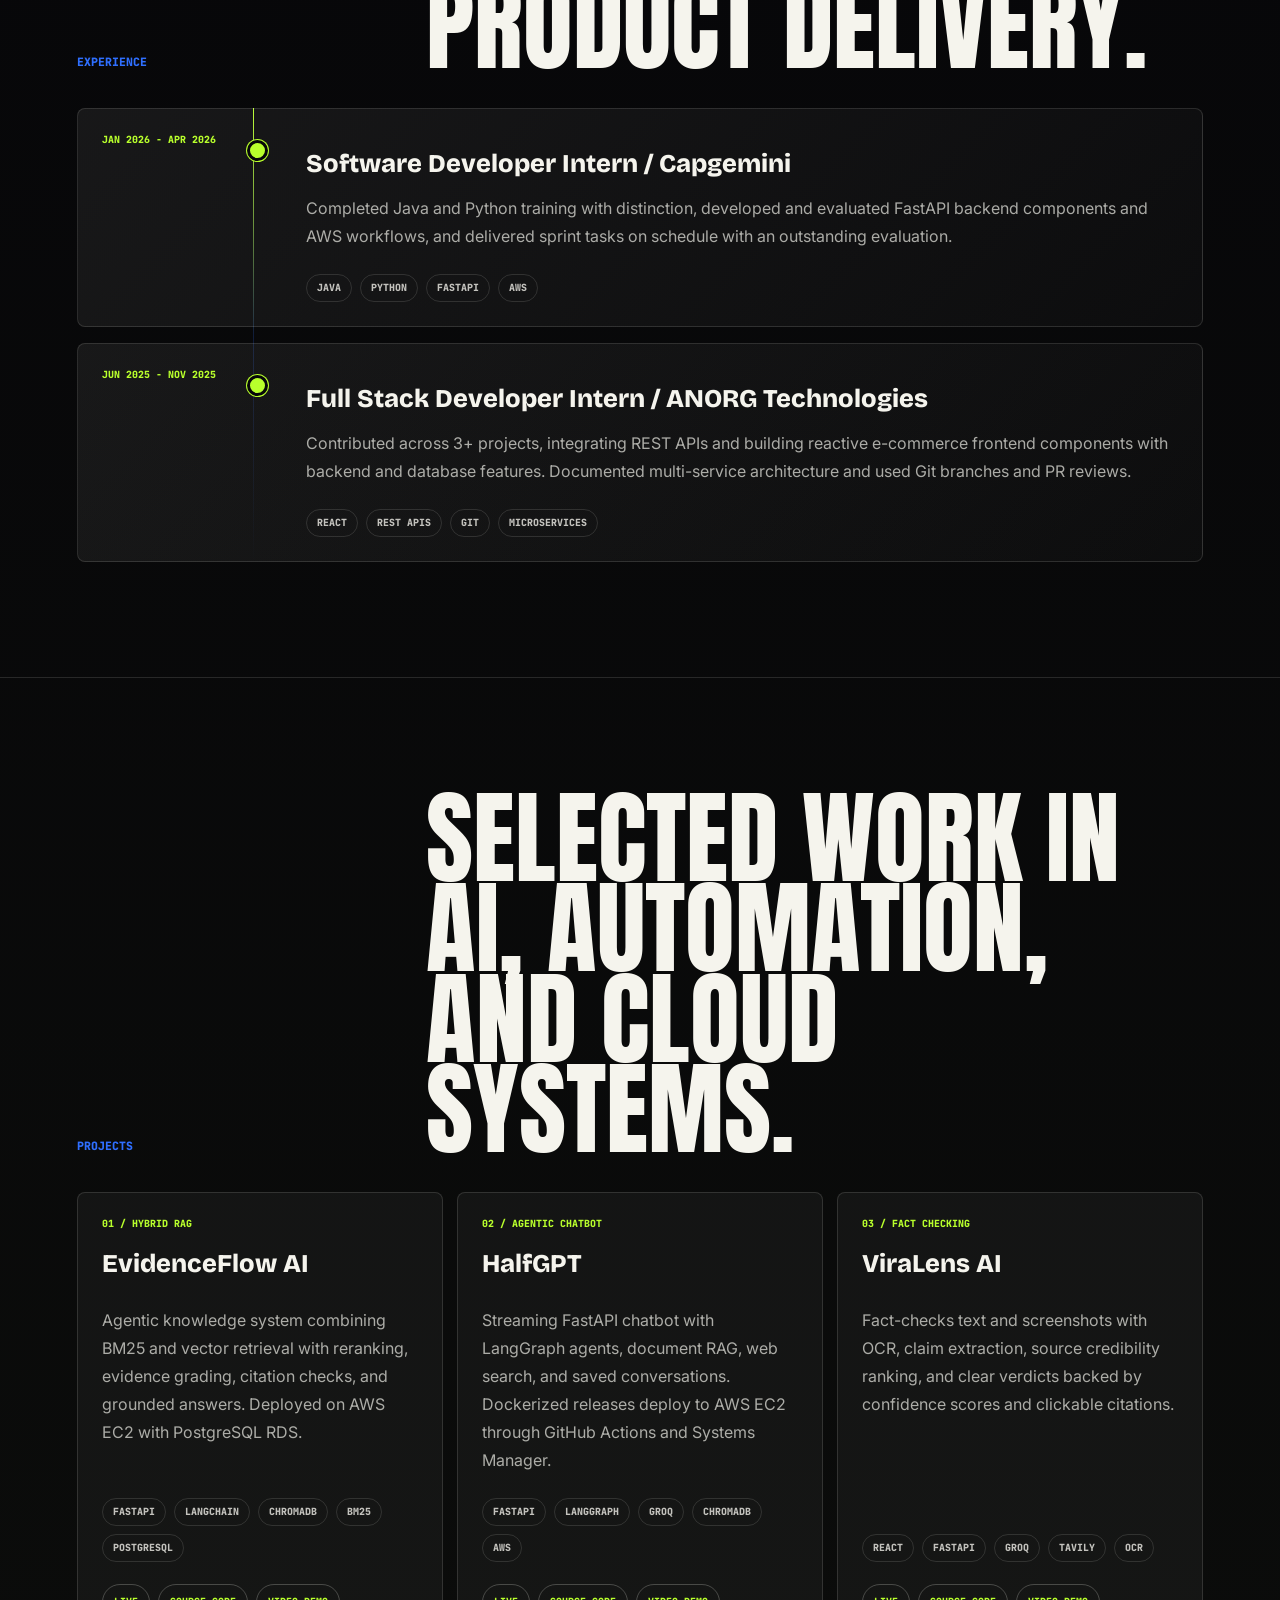
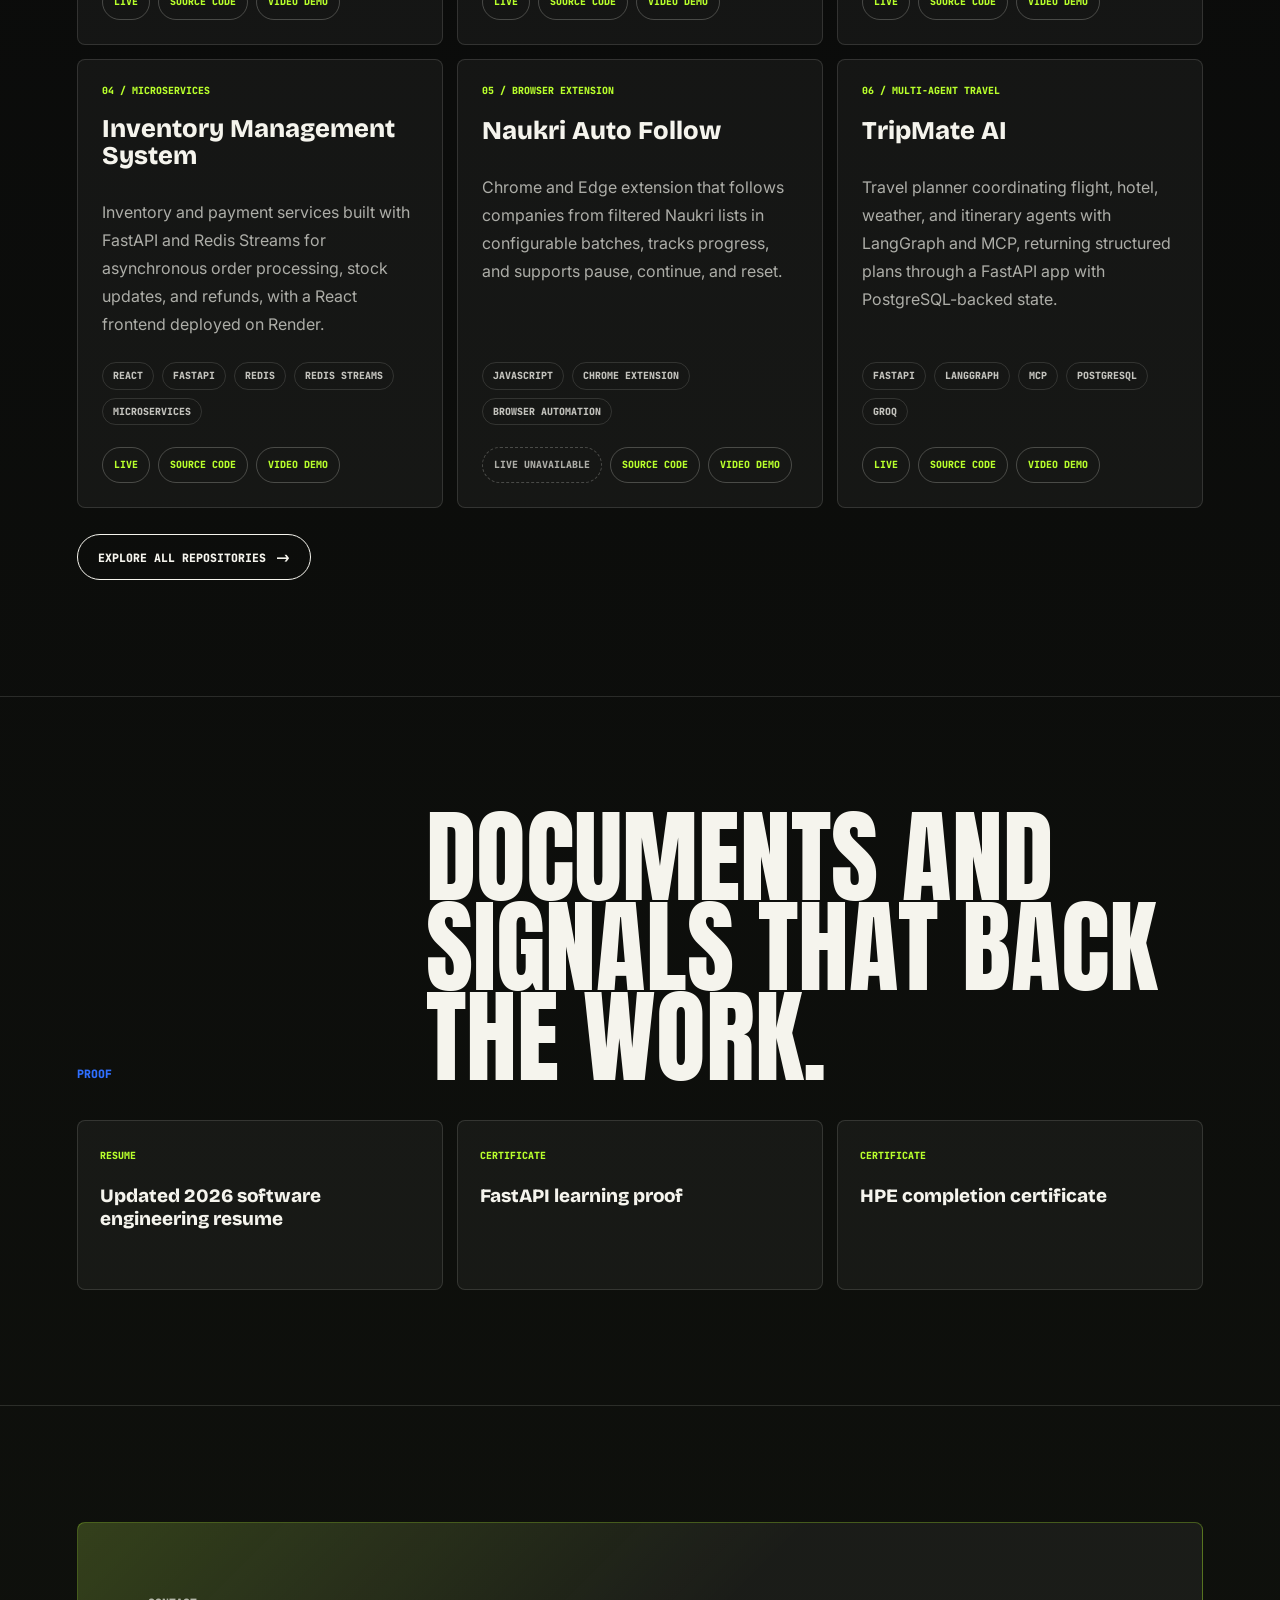
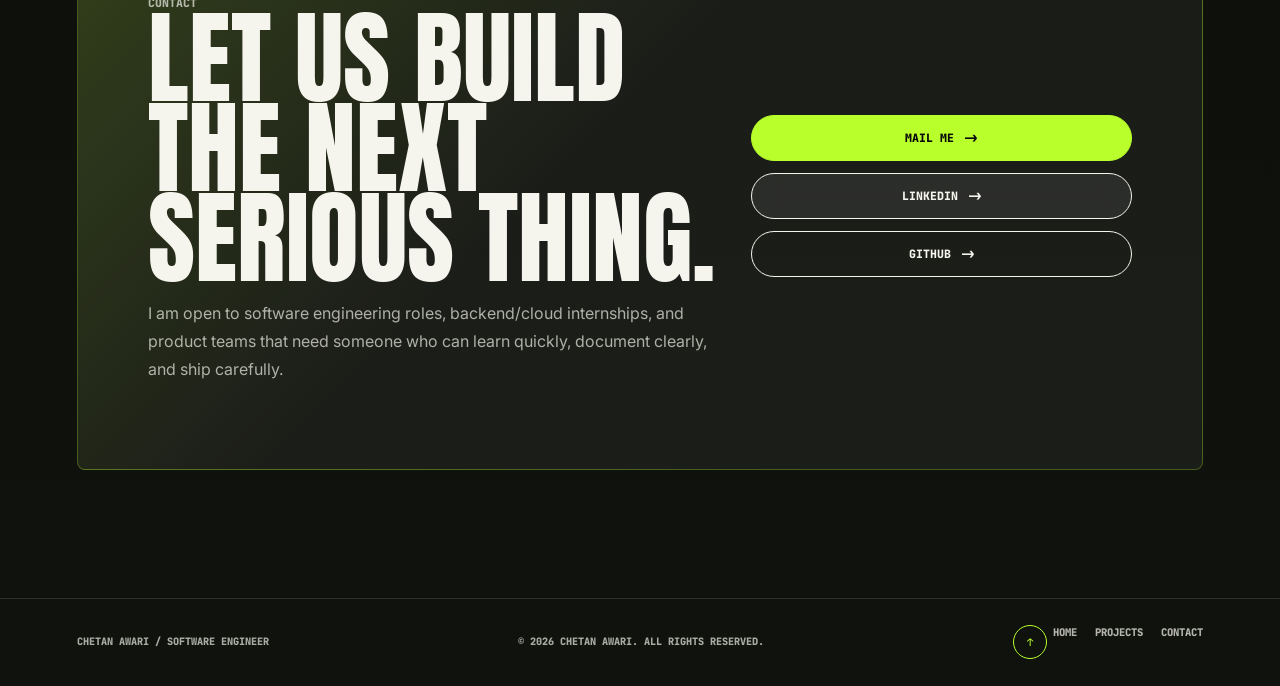
==== commit 625a4a81: "Polish portfolio content and responsive UI" ====
--- a/index.html
+++ b/index.html
@@ -93,8 +93,8 @@
           <h1 class="hero-name reveal"><span>Hi, I&rsquo;m</span> Chetan Awari.</h1>
           <p class="hero-title reveal">Software Engineer for secure, cloud-ready systems.</p>
           <p class="hero-copy reveal">
-            I build backend services, APIs, Android products, and security-minded full-stack systems with
-            Java, Python, FastAPI, AWS, PostgreSQL, Kotlin, Firebase, Docker, and clean engineering habits.
+            I build backend services and agentic AI applications with Java, Python, FastAPI, LangGraph,
+            AWS, PostgreSQL, and production-minded engineering practices.
           </p>
           <div class="hero-actions reveal">
             <a class="btn primary" href="#projects" data-track="hero_action" data-track-label="View work">View My Work</a>
@@ -107,7 +107,7 @@
 
         <div class="hero-status reveal">
           <div><strong>9.23</strong><span>CGPA</span></div>
-          <div><strong>3</strong><span>Internships</span></div>
+          <div><strong>2</strong><span>Internships</span></div>
           <div><strong>350+</strong><span>DSA Problems</span></div>
         </div>
       </section>
@@ -119,13 +119,12 @@
             <h2>Hello. I build with discipline, speed, and proof.</h2>
             <p>
               I am a B.Tech Computer Science and Engineering Cyber Security graduate from G. H. Raisoni
-              College of Engineering, Nagpur, with a 9.23 CGPA and hands-on experience across Capgemini,
-              ANORG Technologies, and GHRCE CoE AIML.
-            </p>
-            <p>
-              My strongest story is backend plus cloud, with a security layer: Java/Python services,
-              AWS deployment practice, REST APIs, PostgreSQL-backed systems, Android performance work,
-              and decentralized credential verification through DECAID.
+              College of Engineering, Nagpur, with a 9.23 CGPA and internship experience at Capgemini
+              and ANORG Technologies.
+            </p>
+            <p>
+              My work focuses on backend and AI systems: Java/Python APIs, agentic RAG, microservices,
+              AWS deployments, and data systems built with PostgreSQL, Redis, and ChromaDB.
             </p>
             <div class="about-tags">
               <span>Java</span>
@@ -133,42 +132,46 @@
               <span>AWS</span>
               <span>FastAPI</span>
               <span>PostgreSQL</span>
-              <span>Kotlin</span>
+              <span>LangGraph</span>
+              <span>ChromaDB</span>
             </div>
           </div>
           <div class="about-media reveal">
-            <div class="about-photo">
-              <img src="assets/images/p5.png" alt="Chetan Awari profile portrait" />
+            <div class="career-transition" role="group" aria-label="Career progression timeline">
+              <span class="career-transition-label">Career progression</span>
+              <svg class="career-path" viewBox="0 0 400 360" preserveAspectRatio="none" aria-hidden="true" focusable="false">
+                <defs>
+                  <linearGradient id="careerPathGradient" x1="0" y1="1" x2="1" y2="0">
+                    <stop offset="0" stop-color="var(--acid)" />
+                    <stop offset="1" stop-color="var(--blue)" />
+                  </linearGradient>
+                </defs>
+                <path class="career-path-line" d="M 164 290 C 252 290, 150 180, 236 180 S 254 70, 164 70" />
+                <circle cx="164" cy="290" r="7" />
+                <circle cx="236" cy="180" r="7" />
+                <circle cx="164" cy="70" r="7" />
+              </svg>
+              <div class="career-stop career-stop-left">
+                <span class="career-date">Jun - Nov 2025</span>
+                <strong>ANORG</strong>
+                <small>Full Stack Developer Intern</small>
+              </div>
+              <div class="career-stop career-stop-next">
+                <span class="career-date">Jan - Apr 2026</span>
+                <strong>Capgemini</strong>
+                <small>Software Developer Intern</small>
+              </div>
+              <div class="career-stop career-stop-left career-stop-future">
+                <span class="career-date">Next</span>
+                <strong>?</strong>
+                <small>Open to what's next</small>
+              </div>
             </div>
             <div class="media-caption">
               <span>Nagpur, India</span>
               <strong>Open to software engineering roles</strong>
             </div>
           </div>
-        </div>
-      </section>
-
-      <section class="section process-section watch-section" data-section-name="Process">
-        <div class="section-heading reveal">
-          <p class="section-kicker">My Process</p>
-          <h2>How I turn a problem into shipped software.</h2>
-        </div>
-        <div class="process-grid">
-          <article class="process-card reveal">
-            <span>01</span>
-            <h3>Map the risk</h3>
-            <p>I isolate the hardest unknowns first: data flow, auth, deployment, edge cases, and failure modes.</p>
-          </article>
-          <article class="process-card reveal">
-            <span>02</span>
-            <h3>Build the spine</h3>
-            <p>I create the backend contracts, database shape, and deployment path before polishing the surface.</p>
-          </article>
-          <article class="process-card reveal">
-            <span>03</span>
-            <h3>Prove the result</h3>
-            <p>I document the system, test workflows, and keep the UI focused on what a reviewer needs to trust.</p>
-          </article>
         </div>
       </section>
 
@@ -178,50 +181,43 @@
           <h2>Practical stack, not keyword noise.</h2>
         </div>
         <div class="skill-cloud reveal">
-          <span>Java</span><span>Python</span><span>C++</span><span>FastAPI</span><span>Spring Boot</span>
-          <span>REST APIs</span><span>AWS EC2</span><span>AWS S3</span><span>PostgreSQL</span><span>MySQL</span>
-          <span>Redis</span><span>Docker</span><span>Firebase</span><span>Kotlin</span><span>Android</span>
-          <span>Git</span><span>Linux</span><span>Cyber Security</span><span>DSA</span><span>Postman</span>
+          <span>Java</span><span>Python</span><span>C</span><span>SQL</span><span>JavaScript</span>
+          <span>FastAPI</span><span>Spring Boot</span><span>Node.js</span><span>React.js</span><span>REST APIs</span>
+          <span>Microservices</span><span>SQLAlchemy</span><span>RAG</span><span>LangChain</span><span>LangGraph</span>
+          <span>Hybrid Search</span><span>Quantization</span><span>AI Agent Harness</span><span>AWS EC2</span><span>AWS IAM</span>
+          <span>AWS S3</span><span>AWS SSM</span><span>CloudFront</span><span>Docker</span><span>GitHub Actions</span>
+          <span>Firebase</span><span>PostgreSQL</span><span>RDS</span><span>Aurora</span><span>DynamoDB</span>
+          <span>Redis</span><span>ChromaDB</span><span>SQLite</span><span>DSA</span><span>OOP</span>
+          <span>Operating Systems</span><span>DBMS</span><span>Computer Networks</span>
         </div>
       </section>
 
       <section class="section experience-section watch-section" id="experience" data-section-name="Experience">
         <div class="section-heading reveal">
           <p class="section-kicker">Experience</p>
-          <h2>Internship work with product pressure.</h2>
+          <h2>Engineering experience across AI, cloud, and product delivery.</h2>
         </div>
         <div class="experience-board">
           <article class="experience-card reveal">
             <div class="exp-date">Jan 2026 - Apr 2026</div>
             <div class="exp-body">
-              <h3 class="roll-link">Software Engineer Intern / Capgemini</h3>
+              <h3>Software Developer Intern / Capgemini</h3>
               <p>
-                Built backend modules with Java and Python, contributed to AWS EC2/S3 deployment practice,
-                reviewed code, documented workflows, and worked inside a professional agile cadence.
+                Completed Java and Python training with distinction, developed and evaluated FastAPI backend
+                components and AWS workflows, and delivered sprint tasks on schedule with an outstanding evaluation.
               </p>
-              <div class="exp-pills"><span>Java</span><span>Python</span><span>AWS</span><span>Docs</span></div>
+              <div class="exp-pills"><span>Java</span><span>Python</span><span>FastAPI</span><span>AWS</span></div>
             </div>
           </article>
           <article class="experience-card reveal">
             <div class="exp-date">Jun 2025 - Nov 2025</div>
             <div class="exp-body">
-              <h3 class="roll-link">Software Development Intern / ANORG Technologies</h3>
+              <h3>Full Stack Developer Intern / ANORG Technologies</h3>
               <p>
-                Delivered full-stack features across multiple client-facing projects, handled REST integrations,
-                Git branching, pull requests, task tracking, and remote product collaboration.
+                Contributed across 3+ projects, integrating REST APIs and building reactive e-commerce frontend
+                components with backend and database features. Documented multi-service architecture and used Git branches and PR reviews.
               </p>
-              <div class="exp-pills"><span>REST</span><span>Git</span><span>Frontend</span><span>Backend</span></div>
-            </div>
-          </article>
-          <article class="experience-card reveal">
-            <div class="exp-date">Dec 2024 - Jan 2025</div>
-            <div class="exp-body">
-              <h3 class="roll-link">Software Development Intern / CoE AIML, GHRCE</h3>
-              <p>
-                Built an Automated Medicine Dispenser prototype with embedded logic, scheduling behavior,
-                sensor workflows, and project documentation for a healthcare automation use case.
-              </p>
-              <div class="exp-pills"><span>IoT</span><span>Automation</span><span>C++</span><span>Prototype</span></div>
+              <div class="exp-pills"><span>React</span><span>REST APIs</span><span>Git</span><span>Microservices</span></div>
             </div>
           </article>
         </div>
@@ -230,78 +226,92 @@
       <section class="section projects-section watch-section" id="projects" data-section-name="Projects">
         <div class="section-heading reveal">
           <p class="section-kicker">Projects</p>
-          <h2>Featured projects selected to match the latest resume update.</h2>
+          <h2>Selected work in AI, automation, and cloud systems.</h2>
         </div>
         <div class="projects-grid">
-          <article class="project-card featured cloud-project reveal">
-            <span class="project-label">AWS Cloud Project / In Progress</span>
-            <h3 class="roll-link">Cloud Portfolio Platform</h3>
-            <p>
-              AWS-hosted version of this portfolio using private S3, CloudFront, Route 53, ACM, GitHub Actions OIDC,
-              Lambda, SQS, SES, DynamoDB TTL, CloudWatch, and budget alarms for a cost-aware serverless delivery path.
-            </p>
-            <div class="project-stack"><span>S3</span><span>CloudFront</span><span>Lambda</span><span>SQS</span><span>SES</span><span>DynamoDB</span></div>
-            <a class="project-link" href="docs/aws-architecture.md" data-track="project_click" data-track-label="Cloud Portfolio Platform">Architecture Notes</a>
-          </article>
-          <article class="project-card featured reveal">
-            <span class="project-label">Featured Project 01 / Flagship</span>
-            <h3 class="roll-link">DECAID: Decentralized Academic ID</h3>
-            <p>
-              Blockchain-inspired credential verification platform for academic identity and document trust,
-              focused on secure issuance, verification, and reduced manual validation friction.
-            </p>
-            <div class="project-stack"><span>Python</span><span>FastAPI</span><span>PostgreSQL</span><span>Security</span></div>
-            <a class="project-link" href="https://github.com/mr-chetan-66/DECAID" target="_blank" rel="noreferrer" data-track="project_click" data-track-label="DECAID">GitHub</a>
-          </article>
-          <article class="project-card reveal">
-            <span class="project-label">Featured Project 02 / Android</span>
-            <h3 class="roll-link">BMI Calculator Android App</h3>
-            <p>
-              Kotlin Android app with clean UI, input validation, BMI classification, and Firebase-ready
-              structure for mobile product delivery.
-            </p>
-            <div class="project-stack"><span>Kotlin</span><span>Android</span><span>Firebase</span></div>
-            <a class="project-link" href="https://github.com/mr-chetan-66/bmi_calculator_android_app" target="_blank" rel="noreferrer" data-track="project_click" data-track-label="BMI Calculator">GitHub</a>
-          </article>
-          <article class="project-card reveal">
-            <span class="project-label">Featured Support / Backend</span>
-            <h3 class="roll-link">FastAPI Project and Notes</h3>
-            <p>
-              API practice repository covering FastAPI fundamentals, route design, data validation,
-              documentation, and backend learning notes.
-            </p>
-            <div class="project-stack"><span>FastAPI</span><span>Python</span><span>API</span></div>
-            <a class="project-link" href="https://github.com/mr-chetan-66/FastAPI" target="_blank" rel="noreferrer" data-track="project_click" data-track-label="FastAPI">GitHub</a>
-          </article>
-          <article class="project-card reveal">
-            <span class="project-label">Internship Build / IoT</span>
-            <h3 class="roll-link">Automated Medicine Dispenser</h3>
-            <p>
-              Hardware-software prototype for scheduled medicine dispensing with automation logic,
-              sensor-aware workflows, and health-tech documentation.
-            </p>
-            <div class="project-stack"><span>IoT</span><span>C++</span><span>Automation</span></div>
-            <a class="project-link" href="https://github.com/mr-chetan-66/Automated-Medicine-Dispenser-AMDs-" target="_blank" rel="noreferrer" data-track="project_click" data-track-label="Automated Medicine Dispenser">GitHub</a>
-          </article>
-          <article class="project-card reveal">
-            <span class="project-label">Latest GitHub / Security</span>
-            <h3 class="roll-link">Java Password Manager</h3>
-            <p>
-              Password manager with AES encryption practice, Java implementation, and a security-first
-              approach to local credential handling.
-            </p>
-            <div class="project-stack"><span>Java</span><span>AES</span><span>Security</span></div>
-            <a class="project-link" href="https://github.com/mr-chetan-66/Java-Password-Manager-with-AES-Encryption" target="_blank" rel="noreferrer" data-track="project_click" data-track-label="Java Password Manager">GitHub</a>
-          </article>
-          <article class="project-card reveal">
-            <span class="project-label">Simulation / Product</span>
-            <h3 class="roll-link">HR Employee Management Portal</h3>
-            <p>
-              Employee management workflow with CRUD behavior, role-focused screens, and structured
-              data handling for HR operations.
-            </p>
-            <div class="project-stack"><span>Java</span><span>SQL</span><span>CRUD</span></div>
-            <a class="project-link" href="https://github.com/mr-chetan-66/HR_Employee_Mgmt_Portal" target="_blank" rel="noreferrer" data-track="project_click" data-track-label="HR Employee Management Portal">GitHub</a>
+          <article class="project-card reveal">
+            <span class="project-label">01 / Hybrid RAG</span>
+            <h3 class="roll-link">EvidenceFlow AI</h3>
+            <p>
+              Agentic knowledge system combining BM25 and vector retrieval with reranking, evidence grading, citation checks,
+              and grounded answers. Deployed on AWS EC2 with PostgreSQL RDS.
+            </p>
+            <div class="project-stack"><span>FastAPI</span><span>LangChain</span><span>ChromaDB</span><span>BM25</span><span>PostgreSQL</span></div>
+            <div class="project-actions">
+              <a class="project-link" href="https://3.109.215.183/login" target="_blank" rel="noreferrer" data-track="project_live" data-track-label="EvidenceFlow AI">Live</a>
+              <a class="project-link" href="https://github.com/mr-chetan-66/EvidenceFlow-AI-Hybrid-RAG" target="_blank" rel="noreferrer" data-track="project_source" data-track-label="EvidenceFlow AI">Source Code</a>
+              <a class="project-link" href="https://youtu.be/9xoaBmReXMQ?si=kl-XAA82EIGbPr10" target="_blank" rel="noreferrer" data-track="project_demo" data-track-label="EvidenceFlow AI">Video Demo</a>
+            </div>
+          </article>
+          <article class="project-card reveal">
+            <span class="project-label">02 / Agentic Chatbot</span>
+            <h3 class="roll-link">HalfGPT</h3>
+            <p>
+              Streaming FastAPI chatbot with LangGraph agents, document RAG, web search, and saved conversations.
+              Dockerized releases deploy to AWS EC2 through GitHub Actions and Systems Manager.
+            </p>
+            <div class="project-stack"><span>FastAPI</span><span>LangGraph</span><span>Groq</span><span>ChromaDB</span><span>AWS</span></div>
+            <div class="project-actions">
+              <a class="project-link" href="http://13.232.56.252:8080" target="_blank" rel="noreferrer" data-track="project_live" data-track-label="HalfGPT">Live</a>
+              <a class="project-link" href="https://github.com/mr-chetan-66/HalfGPT" target="_blank" rel="noreferrer" data-track="project_source" data-track-label="HalfGPT">Source Code</a>
+              <a class="project-link" href="https://youtu.be/BYBwR12WKDQ?si=Xnl8Qwl1Tvlo4YAP" target="_blank" rel="noreferrer" data-track="project_demo" data-track-label="HalfGPT">Video Demo</a>
+            </div>
+          </article>
+          <article class="project-card reveal">
+            <span class="project-label">03 / Fact Checking</span>
+            <h3 class="roll-link">ViraLens AI</h3>
+            <p>
+              Fact-checks text and screenshots with OCR, claim extraction, source credibility ranking, and clear verdicts
+              backed by confidence scores and clickable citations.
+            </p>
+            <div class="project-stack"><span>React</span><span>FastAPI</span><span>Groq</span><span>Tavily</span><span>OCR</span></div>
+            <div class="project-actions">
+              <a class="project-link" href="https://viralens-ai.onrender.com" target="_blank" rel="noreferrer" data-track="project_live" data-track-label="ViraLens AI">Live</a>
+              <a class="project-link" href="https://github.com/mr-chetan-66/Viralens_AI" target="_blank" rel="noreferrer" data-track="project_source" data-track-label="ViraLens AI">Source Code</a>
+              <a class="project-link" href="https://youtu.be/O2rvQOylRvs?si=ibvn82xD-ngUtFP" target="_blank" rel="noreferrer" data-track="project_demo" data-track-label="ViraLens AI">Video Demo</a>
+            </div>
+          </article>
+          <article class="project-card reveal">
+            <span class="project-label">04 / Microservices</span>
+            <h3>Inventory Management System</h3>
+            <p>
+              Inventory and payment services built with FastAPI and Redis Streams for asynchronous order processing,
+              stock updates, and refunds, with a React frontend deployed on Render.
+            </p>
+            <div class="project-stack"><span>React</span><span>FastAPI</span><span>Redis</span><span>Redis Streams</span><span>Microservices</span></div>
+            <div class="project-actions">
+              <a class="project-link" href="https://frontend-service-lfje.onrender.com" target="_blank" rel="noreferrer" data-track="project_live" data-track-label="Inventory Management System">Live</a>
+              <a class="project-link" href="https://github.com/mr-chetan-66/IMS_Microservices_FastAPI" target="_blank" rel="noreferrer" data-track="project_source" data-track-label="Inventory Management System">Source Code</a>
+              <a class="project-link" href="https://youtu.be/VuZK0Sx7dLQ?si=yX3DQo5ZXNvlKG5v" target="_blank" rel="noreferrer" data-track="project_demo" data-track-label="Inventory Management System">Video Demo</a>
+            </div>
+          </article>
+          <article class="project-card reveal">
+            <span class="project-label">05 / Browser Extension</span>
+            <h3 class="roll-link">Naukri Auto Follow</h3>
+            <p>
+              Chrome and Edge extension that follows companies from filtered Naukri lists in configurable batches,
+              tracks progress, and supports pause, continue, and reset.
+            </p>
+            <div class="project-stack"><span>JavaScript</span><span>Chrome Extension</span><span>Browser Automation</span></div>
+            <div class="project-actions">
+              <span class="project-link project-link-disabled" aria-disabled="true">Live Unavailable</span>
+              <a class="project-link" href="https://github.com/mr-chetan-66/Naukri_Chrome_Extension" target="_blank" rel="noreferrer" data-track="project_source" data-track-label="Naukri Auto Follow">Source Code</a>
+              <a class="project-link" href="https://youtu.be/OyPSyC_6iL?si=dwjuXw9YIMDGEbL" target="_blank" rel="noreferrer" data-track="project_demo" data-track-label="Naukri Auto Follow">Video Demo</a>
+            </div>
+          </article>
+          <article class="project-card reveal">
+            <span class="project-label">06 / Multi-Agent Travel</span>
+            <h3 class="roll-link">TripMate AI</h3>
+            <p>
+              Travel planner coordinating flight, hotel, weather, and itinerary agents with LangGraph and MCP,
+              returning structured plans through a FastAPI app with PostgreSQL-backed state.
+            </p>
+            <div class="project-stack"><span>FastAPI</span><span>LangGraph</span><span>MCP</span><span>PostgreSQL</span><span>Groq</span></div>
+            <div class="project-actions">
+              <a class="project-link" href="https://tripmate-ai-agent-as2b.onrender.com/" target="_blank" rel="noreferrer" data-track="project_live" data-track-label="TripMate AI">Live</a>
+              <a class="project-link" href="https://github.com/mr-chetan-66/TripMate-AI-Agent" target="_blank" rel="noreferrer" data-track="project_source" data-track-label="TripMate AI">Source Code</a>
+              <a class="project-link" href="https://youtu.be/dbTI-lgLcr4?si=KVf72k76LpOklgtG" target="_blank" rel="noreferrer" data-track="project_demo" data-track-label="TripMate AI">Video Demo</a>
+            </div>
           </article>
         </div>
         <div class="projects-action reveal">
@@ -318,10 +328,6 @@
           <a class="proof-card reveal" href="assets/documents/Chetan_Awari_Resume_2026.pdf" target="_blank" rel="noreferrer" data-track="resume_open" data-track-label="Proof resume">
             <span>Resume</span>
             <strong>Updated 2026 software engineering resume</strong>
-          </a>
-          <a class="proof-card reveal" href="assets/documents/Chetan_Awari_Cover_Letter_20102002.docx" target="_blank" rel="noreferrer">
-            <span>Cover Letter</span>
-            <strong>Editable cover letter document</strong>
           </a>
           <a class="proof-card reveal" href="assets/certificates/FastAPI.pdf" target="_blank" rel="noreferrer">
             <span>Certificate</span>
--- a/styles.css
+++ b/styles.css
@@ -800,6 +800,114 @@
   gap: 18px;
 }
 
+.career-transition {
+  position: relative;
+  min-height: 390px;
+  display: grid;
+  grid-template-columns: repeat(2, minmax(0, 1fr));
+  grid-template-rows: repeat(3, minmax(88px, 1fr));
+  align-items: center;
+  gap: 0 12px;
+  overflow: hidden;
+  padding: 56px 20px 22px;
+  border: 1px solid var(--line);
+  border-radius: 8px;
+  background:
+    radial-gradient(circle at 18% 82%, rgba(47, 111, 255, 0.16), transparent 38%),
+    radial-gradient(circle at 84% 20%, rgba(184, 255, 44, 0.12), transparent 36%),
+    rgba(255, 255, 255, 0.035);
+}
+
+.career-path {
+  position: absolute;
+  z-index: 0;
+  inset: 38px 0 0;
+  width: 100%;
+  height: calc(100% - 38px);
+  overflow: visible;
+  pointer-events: none;
+}
+
+.career-path path {
+  fill: none;
+  stroke: url(#careerPathGradient);
+  stroke-width: 4;
+  stroke-linecap: round;
+  stroke-dasharray: 9 11;
+  stroke-dashoffset: 0;
+  animation: careerPathTravel 1.6s linear infinite;
+  filter: drop-shadow(0 0 5px rgba(184, 255, 44, 0.24));
+}
+
+.career-path circle {
+  fill: var(--paper);
+  stroke: var(--acid);
+  stroke-width: 3;
+}
+
+@keyframes careerPathTravel {
+  to {
+    stroke-dashoffset: -20px;
+  }
+}
+
+.career-transition-label,
+.career-date {
+  color: var(--acid);
+  font: 900 0.62rem/1.4 var(--mono);
+  text-transform: uppercase;
+}
+
+.career-transition-label {
+  position: absolute;
+  top: 22px;
+  left: 24px;
+}
+
+.career-stop {
+  position: relative;
+  z-index: 1;
+  min-width: 0;
+  width: 100%;
+  max-width: 190px;
+}
+
+.career-stop-left {
+  grid-column: 1;
+  grid-row: 3;
+  justify-self: end;
+  text-align: right;
+}
+
+.career-stop-next {
+  grid-column: 2;
+  grid-row: 2;
+  justify-self: start;
+  text-align: left;
+}
+
+.career-stop-future {
+  grid-row: 1;
+}
+
+.career-stop strong {
+  display: block;
+  margin: 12px 0 8px;
+  font: 400 clamp(1.45rem, 3.2vw, 2.4rem)/0.95 var(--display);
+  text-transform: uppercase;
+}
+
+.career-stop small {
+  color: var(--muted);
+  font-size: 0.78rem;
+  line-height: 1.5;
+}
+
+.career-stop-next strong,
+.career-stop-future strong {
+  color: var(--blue);
+}
+
 .about-photo {
   width: 100%;
   aspect-ratio: 1 / 1;
@@ -1017,11 +1125,38 @@
 }
 
 .project-link {
-  width: max-content;
-  margin-top: 24px;
+  min-height: 36px;
+  display: inline-flex;
+  align-items: center;
+  justify-content: center;
+  padding: 0 11px;
+  border: 1px solid var(--line-strong);
+  border-radius: 999px;
   color: var(--acid);
-  font: 900 0.7rem/1 var(--mono);
-  text-transform: uppercase;
+  font: 900 0.62rem/1 var(--mono);
+  text-transform: uppercase;
+  text-decoration: none;
+  transition: color 180ms ease, background 180ms ease, border-color 180ms ease, transform 180ms ease;
+}
+
+.project-actions {
+  display: flex;
+  flex-wrap: wrap;
+  gap: 8px;
+  margin-top: 22px;
+}
+
+.project-actions .project-link:hover {
+  color: var(--ink);
+  background: var(--acid);
+  border-color: var(--acid);
+  transform: translateY(-2px);
+}
+
+.project-link-disabled {
+  color: var(--muted);
+  border-style: dashed;
+  cursor: not-allowed;
 }
 
 .projects-action {
@@ -1030,7 +1165,7 @@
 
 .proof-grid {
   display: grid;
-  grid-template-columns: repeat(4, 1fr);
+  grid-template-columns: repeat(3, minmax(0, 1fr));
   gap: 14px;
 }
 
@@ -1222,9 +1357,19 @@
     min-height: auto;
   }
 
+  .hero-content {
+    order: -1;
+  }
+
   .hero-scene {
-    order: -1;
+    order: 0;
     min-height: min(75vh, 640px);
+  }
+
+  .hero-content .reveal,
+  .hero-status.reveal {
+    opacity: 1;
+    transform: none;
   }
 
   .portrait-stage {
@@ -1273,15 +1418,15 @@
   }
 
   .hero {
-    padding: 44px 16px 34px;
+    padding: 28px 16px 24px;
   }
 
   .hero-scene {
-    min-height: 430px;
+    min-height: min(72vw, 320px);
   }
 
   .portrait-stage {
-    width: min(94vw, 430px);
+    width: min(72vw, 320px);
   }
 
   .scene-chip,
@@ -1290,11 +1435,13 @@
   }
 
   .hero h1 {
-    font-size: clamp(4rem, 22vw, 7.4rem);
+    font-size: 3.5rem;
+    line-height: 0.9;
   }
 
   .hero-title {
-    font-size: clamp(2.15rem, 12vw, 4rem);
+    font-size: 2rem;
+    line-height: 1;
   }
 
   .hero-status {
@@ -1344,9 +1491,23 @@
     grid-column: auto;
   }
 
-  .about-media,
-  .about-media img {
-    min-height: 420px;
+  .career-transition {
+    min-height: 360px;
+    padding-right: 14px;
+    padding-left: 14px;
+    gap: 8px;
+  }
+
+  .career-transition-label {
+    left: 16px;
+  }
+
+  .career-stop strong {
+    font-size: clamp(1.1rem, 6vw, 1.55rem);
+  }
+
+  .career-stop small {
+    font-size: 0.7rem;
   }
 
   .portrait-glass {
@@ -1362,6 +1523,11 @@
 }
 
 @media (prefers-reduced-motion: reduce) {
+  .career-path path {
+    animation: none;
+    stroke-dashoffset: 0;
+  }
+
   *,
   *::before,
   *::after {
